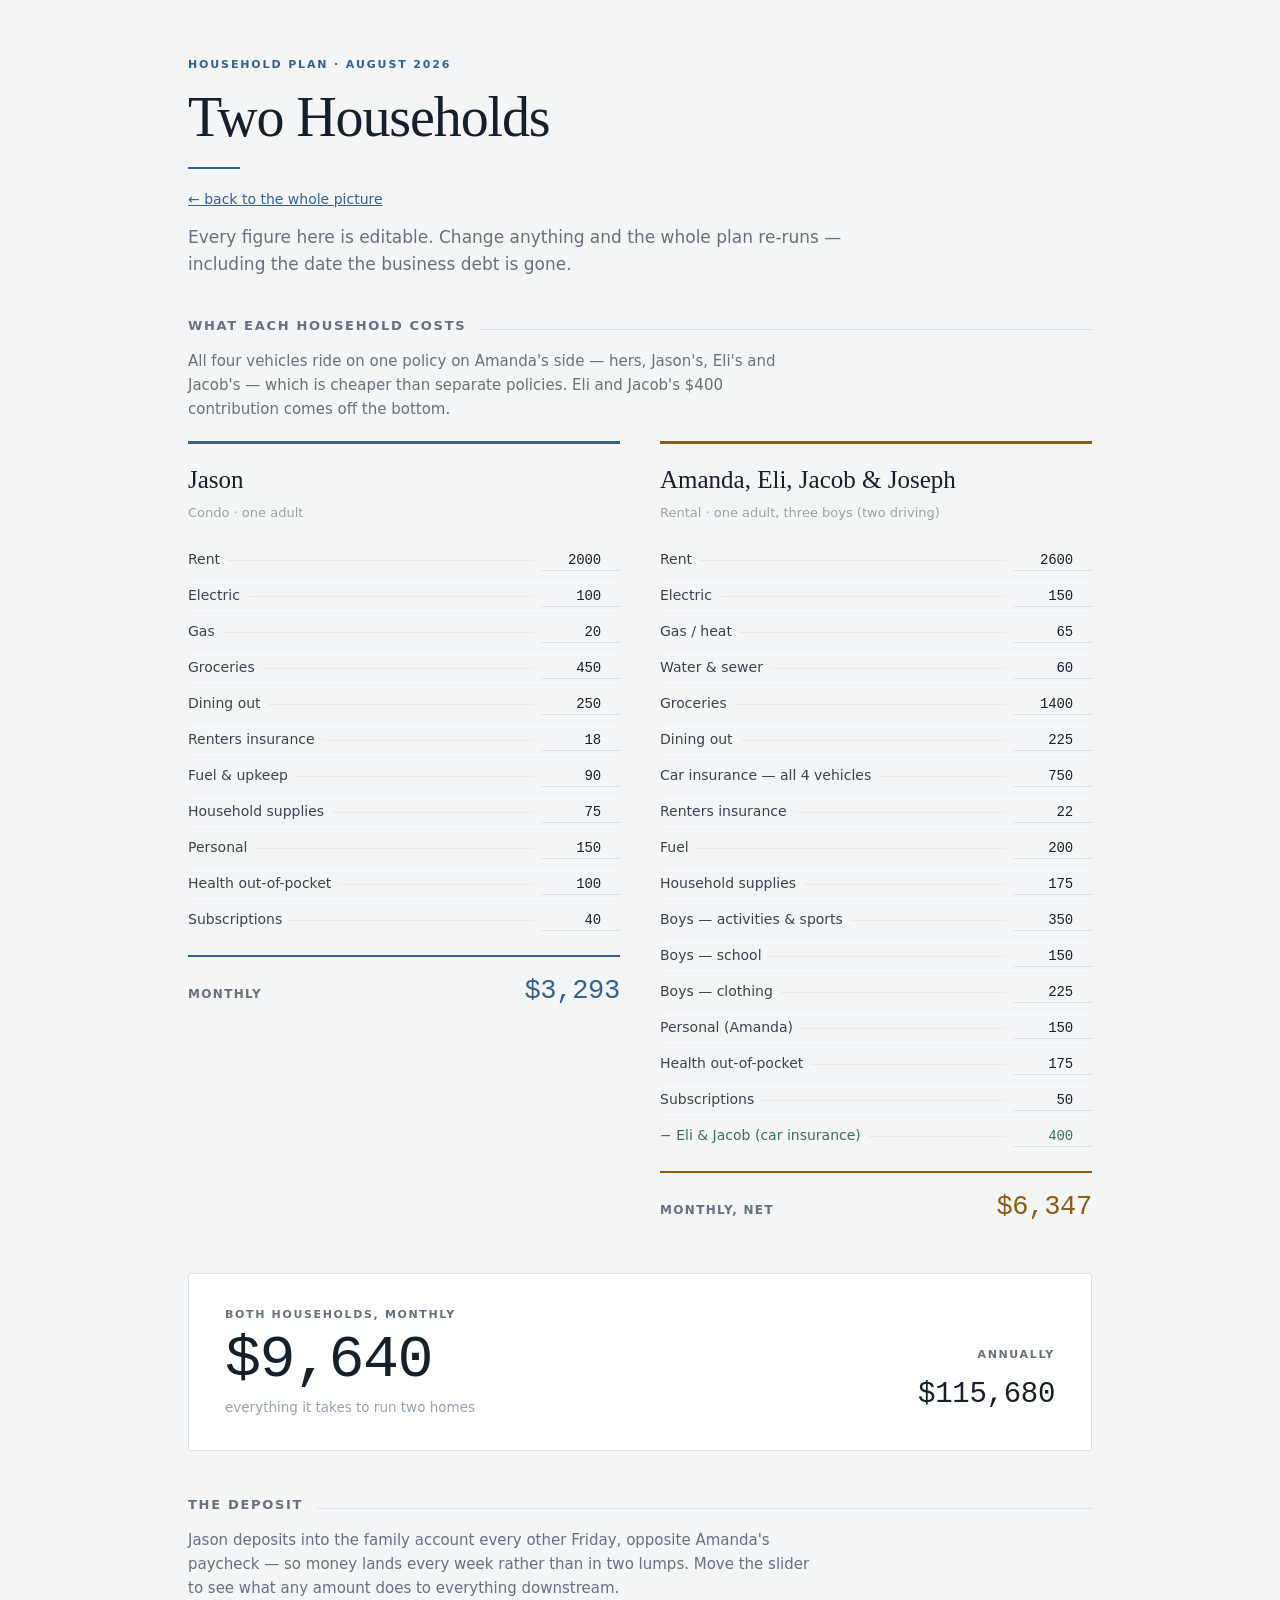
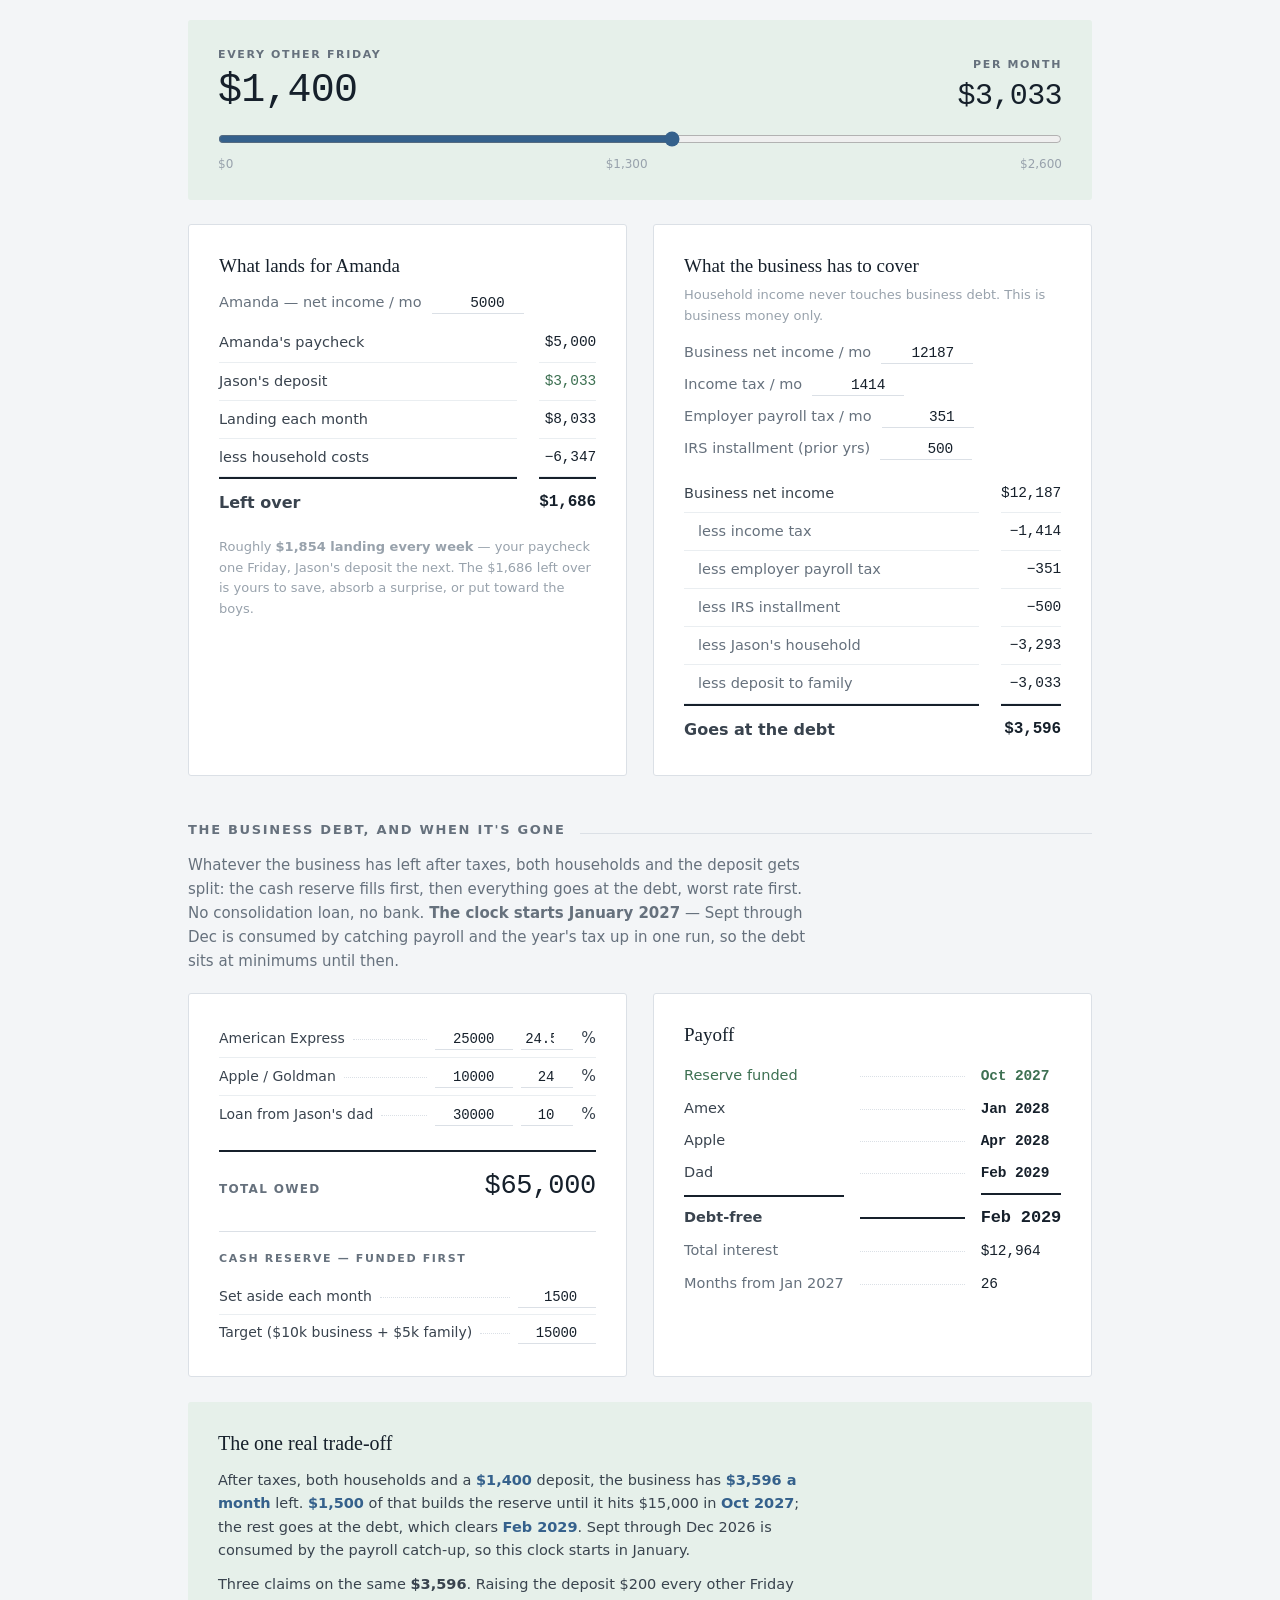
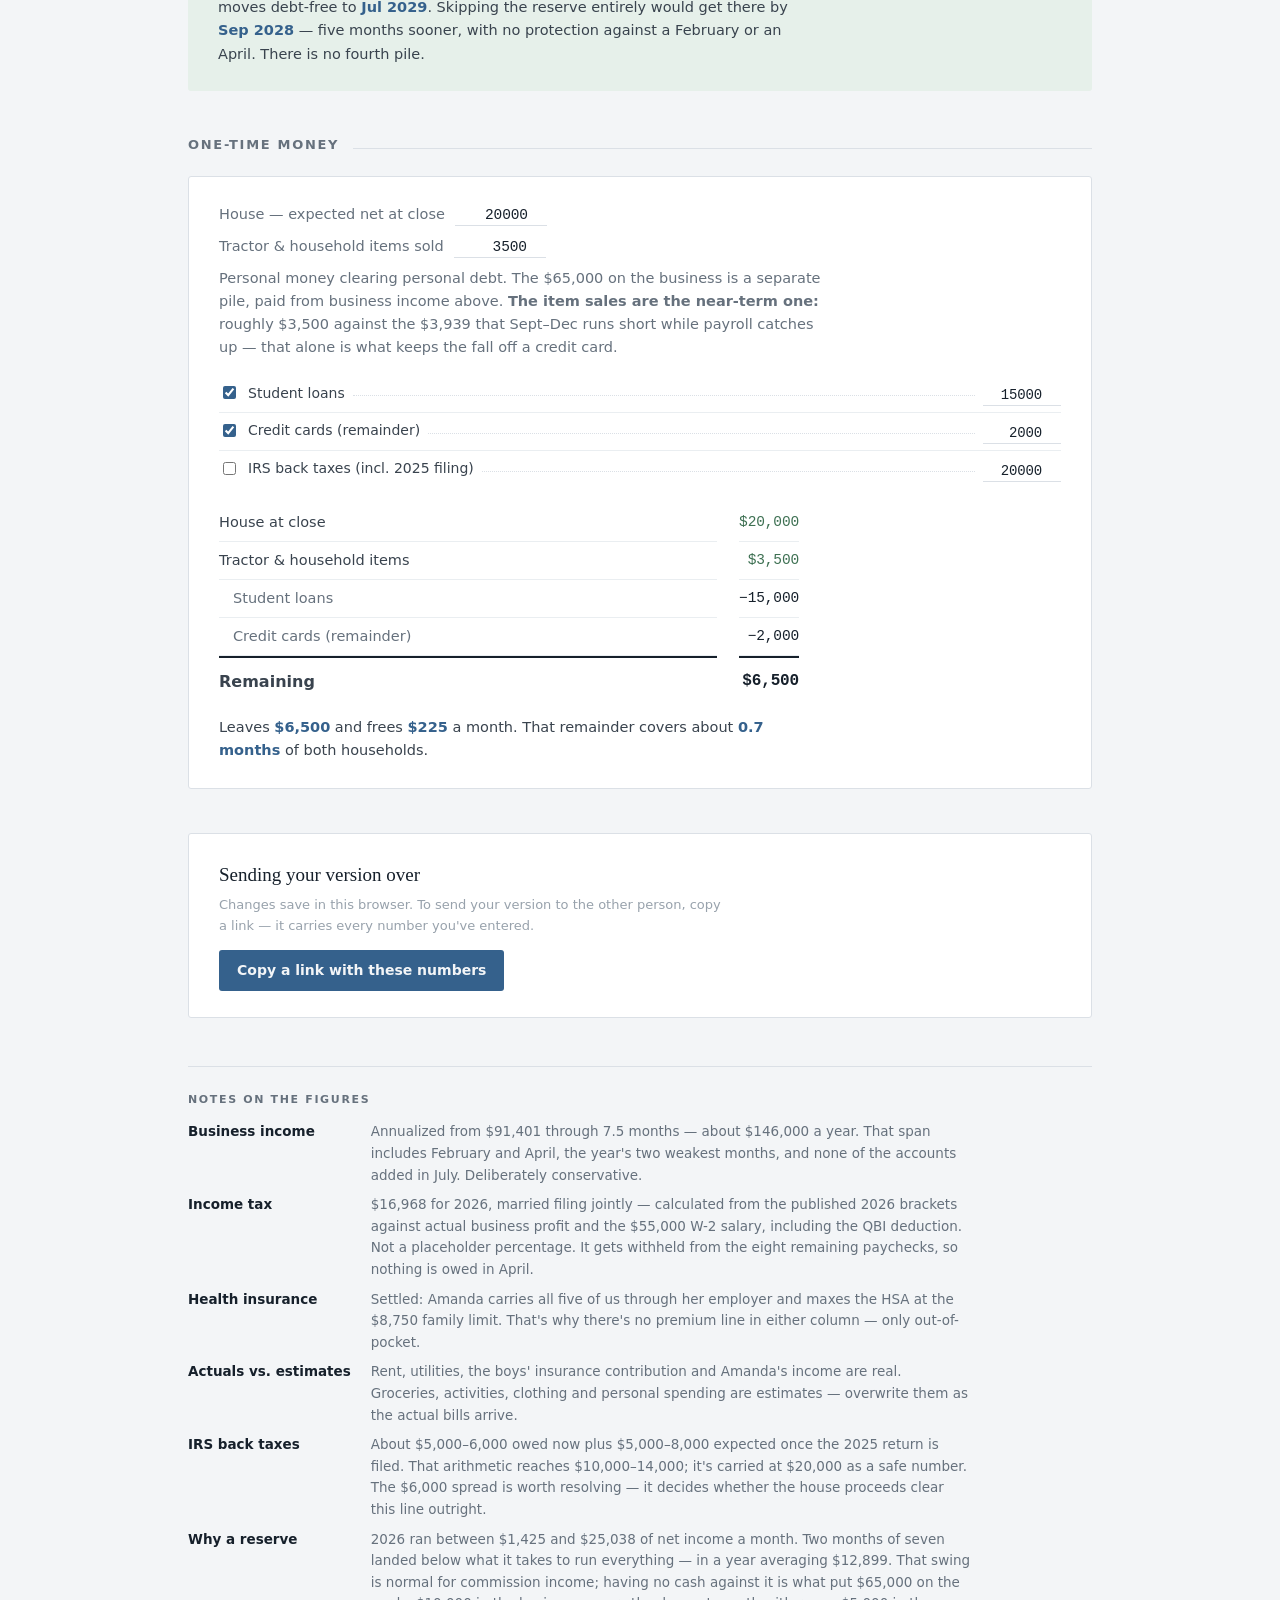
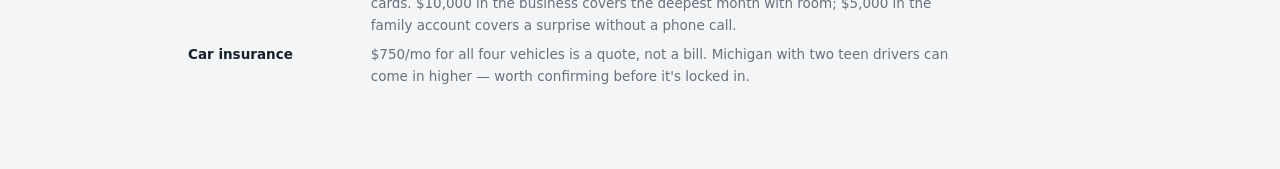
==== budget.html @ afcccba1 "Fix contrast: darken amber and green for light ground" ====
<!doctype html>
<html lang="en">
<head>
<meta charset="utf-8">
<meta name="viewport" content="width=device-width,initial-scale=1">
<meta name="robots" content="noindex,nofollow">
<link rel="icon" href="data:image/svg+xml,<svg xmlns=%22http://www.w3.org/2000/svg%22 viewBox=%220 0 100 100%22><text y=%22.9em%22 font-size=%2290%22>🏡</text></svg>">
<title>Two Households</title>
<style>
:root{
  --paper:#f3f5f7; --card:#ffffff; --ink:#16202b; --ink-body:#39434e; --ink-soft:#66717d; --ink-faint:#98a2ac;
  --rule:#dbe0e6; --hair:#eaeef1; --accent:#35618c; --sage:#3d7052; --sage-pale:#e6f0ea; --field:#eef1f5;
  --jason:#35618c; --jason-pale:#e8eff6; --amanda:#8a5f12; --amanda-pale:#f7efdf; --warn:#ac4f3f}
@media(prefers-color-scheme:dark){:root:not([data-theme="light"]){
  --paper:#11161c; --card:#1a2129; --ink:#e9eef3; --ink-body:#c1cad3; --ink-soft:#8b96a2; --ink-faint:#68737e;
  --rule:#2a333d; --hair:#212932; --accent:#7fb0dc; --sage:#79b48f; --sage-pale:#1a2620; --field:#212a33;
  --jason:#7fb0dc; --jason-pale:#1c2a38; --amanda:#dcaf58; --amanda-pale:#2c2618; --warn:#dd8471}}
:root[data-theme="dark"]{
  --paper:#11161c; --card:#1a2129; --ink:#e9eef3; --ink-body:#c1cad3; --ink-soft:#8b96a2; --ink-faint:#68737e;
  --rule:#2a333d; --hair:#212932; --accent:#7fb0dc; --sage:#79b48f; --sage-pale:#1a2620; --field:#212a33;
  --jason:#7fb0dc; --jason-pale:#1c2a38; --amanda:#dcaf58; --amanda-pale:#2c2618; --warn:#dd8471}
*{box-sizing:border-box}
body{margin:0;background:var(--paper);color:var(--ink-body);font-family:ui-sans-serif,system-ui,-apple-system,"Segoe UI",sans-serif;font-size:15.5px;line-height:1.6}
.serif{font-family:"Iowan Old Style","Palatino Linotype",Palatino,"Book Antiqua",Georgia,serif}
.num{font-family:ui-monospace,SFMono-Regular,"SF Mono",Menlo,monospace;font-variant-numeric:tabular-nums;letter-spacing:-.01em}
.wrap{max-width:960px;margin:0 auto;padding:56px 28px 96px}
.kicker{font-size:11px;letter-spacing:.17em;text-transform:uppercase;color:var(--accent);font-weight:600;margin:0 0 15px}
h1{font-size:clamp(38px,6vw,56px);line-height:1.02;margin:0;color:var(--ink);font-weight:400;letter-spacing:-.02em;text-wrap:balance}
.rule-accent{width:52px;height:2px;background:var(--accent);margin:21px 0 19px}
.lede{font-size:17px;line-height:1.6;color:var(--ink-soft);max-width:62ch;margin:0}
section{margin-bottom:44px}
.sechead{display:flex;align-items:baseline;gap:14px;margin-bottom:20px}
.sechead h2{font-size:13px;letter-spacing:.13em;text-transform:uppercase;color:var(--ink-soft);font-weight:600;margin:0;white-space:nowrap}
.sechead .fill{flex:1;height:1px;background:var(--rule)}
.intro{font-size:15px;color:var(--ink-soft);margin:-8px 0 20px;max-width:66ch}
.houses{display:grid;grid-template-columns:1fr 1fr;gap:40px}
@media(max-width:760px){.houses{grid-template-columns:1fr;gap:34px}}
.house{border-top:3px solid var(--rule);padding-top:16px}
.house.hj{border-top-color:var(--jason)} .house.ha{border-top-color:var(--amanda)}
.house.hj .htotal{border-top-color:var(--jason)} .house.hj .htotal .amt{color:var(--jason)}
.house.ha .htotal{border-top-color:var(--amanda)} .house.ha .htotal .amt{color:var(--amanda)}
.house h3{font-family:"Iowan Old Style",Palatino,Georgia,serif;font-size:25px;font-weight:400;color:var(--ink);margin:0 0 3px}
.house .place{font-size:13px;color:var(--ink-faint);margin:0 0 18px}
.line{display:flex;align-items:baseline;gap:8px;padding:6px 0}
.line+.line{border-top:1px solid var(--hair)}
.line label{font-size:14px;color:var(--ink-body)}
.line .dots{flex:1;border-bottom:1px dotted var(--rule);transform:translateY(-3px);min-width:12px}
input.f{width:78px;text-align:right;font-size:14px;padding:2px 4px;color:var(--ink);background:transparent;border:none;border-bottom:1px solid var(--rule)}
input.f:hover{background:var(--field)}
input.f:focus{outline:none;border-bottom:1.5px solid var(--accent);background:var(--field)}
.ck{width:auto;accent-color:var(--accent)}
.line.credit label,.line.credit input{color:var(--sage)}
.htotal{display:flex;justify-content:space-between;align-items:baseline;margin-top:18px;padding-top:13px;border-top:2px solid var(--ink)}
.htotal .lbl{font-size:12px;letter-spacing:.11em;text-transform:uppercase;color:var(--ink-soft);font-weight:600}
.htotal .amt{font-size:27px;color:var(--ink)}
.combined{background:var(--card);border:1px solid var(--rule);border-radius:3px;padding:32px 36px;display:flex;flex-wrap:wrap;gap:32px;align-items:flex-end;justify-content:space-between}
.big .lbl,.annual .lbl{font-size:11px;letter-spacing:.15em;text-transform:uppercase;color:var(--ink-soft);font-weight:600;margin-bottom:8px}
.big .amt{font-size:clamp(42px,7vw,60px);line-height:.95;color:var(--ink);letter-spacing:-.025em}
.big .sub{font-size:13.5px;color:var(--ink-faint);margin-top:8px}
.annual{text-align:right}.annual .amt{font-size:29px;color:var(--ink)}
.ledger{display:grid;grid-template-columns:1fr auto;gap:0 22px;max-width:580px}
.ledger .l,.ledger .v{font-size:14.5px;padding:7px 0;border-bottom:1px solid var(--hair)}
.ledger .v{text-align:right;color:var(--ink)}
.ledger .l.tot,.ledger .v.tot{border-bottom:none;border-top:2px solid var(--ink);font-weight:600;padding-top:11px;font-size:16px}
.ledger .v.pos{color:var(--sage)}
.ledger .l.sub{color:var(--ink-soft);padding-left:14px}
.inputrow{display:flex;align-items:baseline;gap:10px;margin-bottom:9px;font-size:14.5px}
.inputrow label{color:var(--ink-soft)}
.inputrow input.f{width:92px;font-size:14.5px}
.margin-note{background:var(--sage-pale);border-radius:3px;padding:25px 30px;margin-top:25px}
.margin-note h4{font-family:"Iowan Old Style",Palatino,Georgia,serif;font-size:20px;font-weight:400;color:var(--ink);margin:0 0 10px}
.margin-note p{margin:0 0 11px;font-size:14.5px;color:var(--ink-body);max-width:64ch}
.margin-note p:last-child{margin-bottom:0}
.hl{color:var(--accent);font-weight:600}
.proceeds,.notesbox,.panel{border:1px solid var(--rule);border-radius:3px;padding:26px 30px;background:var(--card)}
.grid2{display:grid;grid-template-columns:1fr 1fr;gap:26px}
@media(max-width:760px){.grid2{grid-template-columns:1fr}}
.dial{background:var(--sage-pale);border-radius:3px;padding:26px 30px;margin-bottom:24px}
.dial .top{display:flex;flex-wrap:wrap;gap:26px;align-items:flex-end;justify-content:space-between}
.dial .lbl{font-size:11px;letter-spacing:.15em;text-transform:uppercase;color:var(--ink-soft);font-weight:600;margin-bottom:7px}
.dial .amt{font-size:40px;line-height:1;color:var(--ink);letter-spacing:-.02em}
.dial .amt small{font-size:.36em;letter-spacing:0;color:var(--ink-soft)}
input[type=range]{width:100%;margin:20px 0 4px;accent-color:var(--accent)}
.scale{display:flex;justify-content:space-between;font-size:12px;color:var(--ink-faint)}
.paywall{display:grid;grid-template-columns:auto 1fr auto;gap:8px 16px;align-items:baseline;font-size:14.5px}
.paywall .n{color:var(--ink);font-weight:600}
.paywall .d{border-bottom:1px dotted var(--rule);transform:translateY(-3px)}
.notesbox h4,.panel h4{font-family:"Iowan Old Style",Palatino,Georgia,serif;font-size:19px;font-weight:400;color:var(--ink);margin:0 0 4px}
.notesbox .hint,.panel .hint{font-size:13px;color:var(--ink-faint);margin:0 0 14px;max-width:62ch}
.pad{min-height:110px;font-size:14.5px;line-height:1.7;color:var(--ink-body);outline:none}
.pad p{margin:0 0 8px}
.pad:empty::before{content:"Type here — saved in this browser.";color:var(--ink-faint)}
button.share{font:inherit;font-size:14px;font-weight:600;color:var(--paper);background:var(--accent);border:none;border-radius:3px;padding:9px 18px;cursor:pointer}
button.share:hover{filter:brightness(1.08)}
button.share:focus-visible{outline:2px solid var(--ink);outline-offset:2px}
.said{font-size:13px;color:var(--sage);margin-left:12px}
.foot{border-top:1px solid var(--rule);padding-top:24px;margin-top:48px}
.foot h4{font-size:11px;letter-spacing:.15em;text-transform:uppercase;color:var(--ink-soft);font-weight:600;margin:0 0 13px}
.foot dl{margin:0;display:grid;grid-template-columns:auto 1fr;gap:8px 20px}
@media(max-width:600px){.foot dl{grid-template-columns:1fr;gap:2px 0}.foot dd{margin-bottom:10px}}
.foot dt{font-size:13.5px;color:var(--ink);font-weight:600;white-space:nowrap}
.foot dd{margin:0;font-size:13.5px;color:var(--ink-soft);max-width:70ch}
a{color:var(--accent)}
@media(prefers-reduced-motion:reduce){*{transition:none!important}}
</style>
</head>
<body>

<div class="wrap">
<div class="masthead">
  <p class="kicker">Household Plan · August 2026</p>
  <h1 class="serif">Two Households</h1>
  <div class="rule-accent"></div>
  <p style="margin:0 0 14px;font-size:14px"><a href="./index.html">← back to the whole picture</a></p>
  <p class="lede">Every figure here is editable. Change anything and the whole plan re-runs — including the date the business debt is gone.</p>
</div>

<section style="margin-top:38px">
  <div class="sechead"><h2>What each household costs</h2><div class="fill"></div></div>
  <p class="intro">All four vehicles ride on one policy on Amanda's side — hers, Jason's, Eli's and Jacob's — which is cheaper than separate policies. Eli and Jacob's $400 contribution comes off the bottom.</p>
  <div class="houses">
    <div class="house hj">
      <h3 class="serif">Jason</h3><p class="place">Condo · one adult</p>
      <div class="line"><label for="j0">Rent</label><span class="dots"></span><input class="num f" id="j0" type="number" value="2000"></div>
<div class="line"><label for="j1">Electric</label><span class="dots"></span><input class="num f" id="j1" type="number" value="100"></div>
<div class="line"><label for="j2">Gas</label><span class="dots"></span><input class="num f" id="j2" type="number" value="20"></div>
<div class="line"><label for="j3">Groceries</label><span class="dots"></span><input class="num f" id="j3" type="number" value="450"></div>
<div class="line"><label for="j4">Dining out</label><span class="dots"></span><input class="num f" id="j4" type="number" value="250"></div>
<div class="line"><label for="j5">Renters insurance</label><span class="dots"></span><input class="num f" id="j5" type="number" value="18"></div>
<div class="line"><label for="j6">Fuel &amp; upkeep</label><span class="dots"></span><input class="num f" id="j6" type="number" value="90"></div>
<div class="line"><label for="j7">Household supplies</label><span class="dots"></span><input class="num f" id="j7" type="number" value="75"></div>
<div class="line"><label for="j8">Personal</label><span class="dots"></span><input class="num f" id="j8" type="number" value="150"></div>
<div class="line"><label for="j9">Health out-of-pocket</label><span class="dots"></span><input class="num f" id="j9" type="number" value="100"></div>
<div class="line"><label for="j10">Subscriptions</label><span class="dots"></span><input class="num f" id="j10" type="number" value="40"></div>
      <div class="htotal"><span class="lbl">Monthly</span><span class="amt num serif" id="jTotal">—</span></div>
    </div>
    <div class="house ha">
      <h3 class="serif">Amanda, Eli, Jacob &amp; Joseph</h3><p class="place">Rental · one adult, three boys (two driving)</p>
      <div class="line"><label for="a0">Rent</label><span class="dots"></span><input class="num f" id="a0" type="number" value="2600"></div>
<div class="line"><label for="a1">Electric</label><span class="dots"></span><input class="num f" id="a1" type="number" value="150"></div>
<div class="line"><label for="a2">Gas / heat</label><span class="dots"></span><input class="num f" id="a2" type="number" value="65"></div>
<div class="line"><label for="a3">Water &amp; sewer</label><span class="dots"></span><input class="num f" id="a3" type="number" value="60"></div>
<div class="line"><label for="a4">Groceries</label><span class="dots"></span><input class="num f" id="a4" type="number" value="1400"></div>
<div class="line"><label for="a5">Dining out</label><span class="dots"></span><input class="num f" id="a5" type="number" value="225"></div>
<div class="line"><label for="a6">Car insurance — all 4 vehicles</label><span class="dots"></span><input class="num f" id="a6" type="number" value="750"></div>
<div class="line"><label for="a7">Renters insurance</label><span class="dots"></span><input class="num f" id="a7" type="number" value="22"></div>
<div class="line"><label for="a8">Fuel</label><span class="dots"></span><input class="num f" id="a8" type="number" value="200"></div>
<div class="line"><label for="a9">Household supplies</label><span class="dots"></span><input class="num f" id="a9" type="number" value="175"></div>
<div class="line"><label for="a10">Boys — activities &amp; sports</label><span class="dots"></span><input class="num f" id="a10" type="number" value="350"></div>
<div class="line"><label for="a11">Boys — school</label><span class="dots"></span><input class="num f" id="a11" type="number" value="150"></div>
<div class="line"><label for="a12">Boys — clothing</label><span class="dots"></span><input class="num f" id="a12" type="number" value="225"></div>
<div class="line"><label for="a13">Personal (Amanda)</label><span class="dots"></span><input class="num f" id="a13" type="number" value="150"></div>
<div class="line"><label for="a14">Health out-of-pocket</label><span class="dots"></span><input class="num f" id="a14" type="number" value="175"></div>
<div class="line"><label for="a15">Subscriptions</label><span class="dots"></span><input class="num f" id="a15" type="number" value="50"></div>
<div class="line credit"><label for="c0">− Eli &amp; Jacob (car insurance)</label><span class="dots"></span><input class="num f" id="c0" type="number" value="400"></div>
      <div class="htotal"><span class="lbl">Monthly, net</span><span class="amt num serif" id="aTotal">—</span></div>
    </div>
  </div>
</section>

<section>
  <div class="combined">
    <div class="big"><div class="lbl">Both households, monthly</div>
      <div class="amt num serif" id="combMo">—</div>
      <div class="sub">everything it takes to run two homes</div></div>
    <div class="annual"><div class="lbl">Annually</div>
      <div class="amt num serif" id="combYr">—</div></div>
  </div>
</section>

<section>
  <div class="sechead"><h2>The deposit</h2><div class="fill"></div></div>
  <p class="intro">Jason deposits into the family account every other Friday, opposite Amanda's paycheck — so money lands every week rather than in two lumps. Move the slider to see what any amount does to everything downstream.</p>
  <div class="dial">
    <div class="top">
      <div><div class="lbl">Every other Friday</div><div class="amt num serif" id="depBi">—</div></div>
      <div style="text-align:right"><div class="lbl">Per month</div><div class="amt num serif" id="depMo" style="font-size:30px">—</div></div>
    </div>
    <input type="range" id="dep" min="0" max="2600" step="25" value="1400">
    <div class="scale"><span>$0</span><span>$1,300</span><span>$2,600</span></div>
  </div>
  <div class="grid2">
    <div class="panel">
      <h4 class="serif">What lands for Amanda</h4>
      <div class="inputrow" style="margin-top:10px"><label for="am">Amanda — net income / mo</label><input class="num f" id="am" type="number" value="5000"></div>
      <div class="ledger" id="amFlow" style="margin-top:10px"></div>
      <p class="hint" style="margin-top:14px" id="amWeek"></p>
    </div>
    <div class="panel">
      <h4 class="serif">What the business has to cover</h4>
      <p class="hint">Household income never touches business debt. This is business money only.</p>
      <div class="inputrow"><label for="biz">Business net income / mo</label><input class="num f" id="biz" type="number" value="12187"></div>
      <div class="inputrow"><label for="tax">Income tax / mo</label><input class="num f" id="tax" type="number" value="1414"></div>
      <div class="inputrow"><label for="ptax">Employer payroll tax / mo</label><input class="num f" id="ptax" type="number" value="351"></div>
      <div class="inputrow"><label for="irs">IRS installment (prior yrs)</label><input class="num f" id="irs" type="number" value="500"></div>
      <div class="ledger" id="bizFlow" style="margin-top:14px"></div>
    </div>
  </div>
</section>

<section>
  <div class="sechead"><h2>The business debt, and when it's gone</h2><div class="fill"></div></div>
  <p class="intro">Whatever the business has left after taxes, both households and the deposit gets split: the cash reserve fills first, then everything goes at the debt, worst rate first. No consolidation loan, no bank. <b>The clock starts January 2027</b> — Sept through Dec is consumed by catching payroll and the year's tax up in one run, so the debt sits at minimums until then.</p>
  <div class="grid2">
    <div class="panel">
      <div class="line"><label for="d0">American Express</label><span class="dots"></span><input class="num f" id="d0" type="number" value="25000"><input class="num f" id="r0" type="number" step="0.1" value="24.5" style="width:52px">%</div>
      <div class="line"><label for="d1">Apple / Goldman</label><span class="dots"></span><input class="num f" id="d1" type="number" value="10000"><input class="num f" id="r1" type="number" step="0.1" value="24" style="width:52px">%</div>
      <div class="line"><label for="d2">Loan from Jason's dad</label><span class="dots"></span><input class="num f" id="d2" type="number" value="30000"><input class="num f" id="r2" type="number" step="0.1" value="10" style="width:52px">%</div>
      <div class="htotal"><span class="lbl">Total owed</span><span class="amt num serif" id="dTot">—</span></div>
      <div style="margin-top:22px;padding-top:18px;border-top:1px solid var(--rule)">
        <div class="lbl" style="font-size:11px;letter-spacing:.15em;text-transform:uppercase;color:var(--ink-soft);font-weight:600;margin-bottom:12px">Cash reserve — funded first</div>
        <div class="line"><label for="rsv">Set aside each month</label><span class="dots"></span><input class="num f" id="rsv" type="number" value="1500"></div>
        <div class="line"><label for="rsvT">Target ($10k business + $5k family)</label><span class="dots"></span><input class="num f" id="rsvT" type="number" value="15000"></div>
      </div>
    </div>
    <div class="panel">
      <h4 class="serif">Payoff</h4>
      <div class="paywall" id="payoff" style="margin-top:14px"></div>
    </div>
  </div>
  <div class="margin-note">
    <h4 class="serif" id="mTitle">The one real trade-off</h4>
    <p id="mBody"></p>
    <p id="mTrade"></p>
  </div>
</section>

<section>
  <div class="sechead"><h2>One-time money</h2><div class="fill"></div></div>
  <div class="proceeds">
    <div class="inputrow"><label for="eq">House — expected net at close</label><input class="num f" id="eq" type="number" value="20000"></div>
    <div class="inputrow"><label for="eq2">Tractor &amp; household items sold</label><input class="num f" id="eq2" type="number" value="3500"></div>
    <p style="margin:6px 0 16px;font-size:14.5px;color:var(--ink-soft);max-width:66ch">Personal money clearing personal debt. The $65,000 on the business is a separate pile, paid from business income above. <b>The item sales are the near-term one:</b> roughly $3,500 against the $3,939 that Sept–Dec runs short while payroll catches up — that alone is what keeps the fall off a credit card.</p>
    <div class="line"><label for="da0" style="display:flex;align-items:center;gap:9px;cursor:pointer"><input type="checkbox" class="ck" id="dk0" checked><span>Student loans</span></label><span class="dots"></span><input class="num f" id="da0" type="number" value="15000"></div>
<div class="line"><label for="da1" style="display:flex;align-items:center;gap:9px;cursor:pointer"><input type="checkbox" class="ck" id="dk1" checked><span>Credit cards (remainder)</span></label><span class="dots"></span><input class="num f" id="da1" type="number" value="2000"></div>
<div class="line"><label for="da2" style="display:flex;align-items:center;gap:9px;cursor:pointer"><input type="checkbox" class="ck" id="dk2"><span>IRS back taxes (incl. 2025 filing)</span></label><span class="dots"></span><input class="num f" id="da2" type="number" value="20000"></div>
    <div class="ledger" id="eqFlow" style="margin-top:16px"></div>
    <p style="margin:14px 0 0;font-size:14.5px;color:var(--ink-body);max-width:64ch" id="eqNote"></p>
  </div>
</section>

<section>
  <div class="panel" style="margin-top:22px">
    <h4 class="serif">Sending your version over</h4>
    <p class="hint">Changes save in this browser. To send your version to the other person, copy a link — it carries every number you've entered.</p>
    <button class="share" id="shareBtn" type="button">Copy a link with these numbers</button>
    <span class="said" id="said"></span>
  </div>
</section>

<div class="foot">
  <h4>Notes on the figures</h4>
  <dl>
    <dt>Business income</dt><dd>Annualized from $91,401 through 7.5 months — about $146,000 a year. That span includes February and April, the year's two weakest months, and none of the accounts added in July. Deliberately conservative.</dd>
    <dt>Income tax</dt><dd>$16,968 for 2026, married filing jointly — calculated from the published 2026 brackets against actual business profit and the $55,000 W-2 salary, including the QBI deduction. Not a placeholder percentage. It gets withheld from the eight remaining paychecks, so nothing is owed in April.</dd>
    <dt>Health insurance</dt><dd>Settled: Amanda carries all five of us through her employer and maxes the HSA at the $8,750 family limit. That's why there's no premium line in either column — only out-of-pocket.</dd>
    <dt>Actuals vs. estimates</dt><dd>Rent, utilities, the boys' insurance contribution and Amanda's income are real. Groceries, activities, clothing and personal spending are estimates — overwrite them as the actual bills arrive.</dd>
    <dt>IRS back taxes</dt><dd>About $5,000–6,000 owed now plus $5,000–8,000 expected once the 2025 return is filed. That arithmetic reaches $10,000–14,000; it's carried at $20,000 as a safe number. The $6,000 spread is worth resolving — it decides whether the house proceeds clear this line outright.</dd>
    <dt>Why a reserve</dt><dd>2026 ran between $1,425 and $25,038 of net income a month. Two months of seven landed below what it takes to run everything — in a year averaging $12,899. That swing is normal for commission income; having no cash against it is what put $65,000 on the cards. $10,000 in the business covers the deepest month with room; $5,000 in the family account covers a surprise without a phone call.</dd>
    <dt>Car insurance</dt><dd>$750/mo for all four vehicles is a quote, not a bill. Michigan with two teen drivers can come in higher — worth confirming before it's locked in.</dd>
  </dl>
</div>
</div>

<script>
const money=n=>(n<0?"−":"")+"$"+Math.abs(Math.round(n)).toLocaleString();
const val=id=>parseFloat((document.getElementById(id)||{}).value)||0;
const set=(id,t)=>{const e=document.getElementById(id);if(e)e.textContent=t};
const PMT=[165,60,500];
const MON=["Jan","Feb","Mar","Apr","May","Jun","Jul","Aug","Sep","Oct","Nov","Dec"];
// real paydown starts Jan 2027 -- Sept-Dec 2026 is consumed by payroll catch-up
function mlabel(m){const t=m-1;return MON[t%12]+" "+(2027+Math.floor(t/12));}

function avalanche(monthly,resRate,resTarget){
  resRate=resRate||0; resTarget=resTarget||0;
  const d=[0,1,2].map(i=>({b:val("d"+i),r:val("r"+i)/100,n:i}));
  const tot=d.reduce((s,x)=>s+x.b,0);
  if(tot<=0) return {months:0,interest:0,gone:{},done:true,resFull:resTarget>0?Math.ceil(resTarget/Math.max(resRate,1)):null};
  const minRate=d.reduce((s,x)=>s+x.b*x.r/12,0);
  if(monthly-resRate<=minRate&&resTarget>0){} // reserve phase may dip below interest; handled below
  if(monthly<=minRate) return {months:null,interest:null,gone:{},done:false,minNeeded:minRate};
  let interest=0,gone={},res=0,resFull=null;
  for(let m=1;m<=600;m++){
    const put=Math.min(resRate,Math.max(resTarget-res,0)); res+=put;
    if(res>=resTarget&&resFull===null&&resTarget>0) resFull=m;
    d.forEach(x=>{if(x.b>0){const i=x.b*x.r/12;x.b+=i;interest+=i;}});
    let pay=monthly-put;
    d.slice().sort((a,b)=>b.r-a.r).forEach(x=>{
      if(x.b<=0||pay<=0)return;
      const p=Math.min(pay,x.b);x.b-=p;pay-=p;
      if(x.b<=0.005&&gone[x.n]===undefined)gone[x.n]=m;
    });
    if(d.every(x=>x.b<=0.005)) return {months:m,interest:interest,gone:gone,done:true,resFull:resFull};
  }
  return {months:null,interest:null,gone:{},done:false,resFull:resFull};
}

function calc(){
  let jT=0; for(let i=0;i<11;i++) jT+=val("j"+i);
  let aG=0; for(let i=0;i<16;i++) aG+=val("a"+i);
  const aT=aG-val("c0"), need=jT+aT;
  set("jTotal",money(jT)); set("aTotal",money(aT));
  set("combMo",money(need)); set("combYr",money(need*12));

  const depBi=val("dep"), depMo=depBi*26/12;
  set("depBi",money(depBi)); set("depMo",money(depMo));

  // Amanda's side
  const am=val("am"), lands=am+depMo, left=lands-aT;
  document.getElementById("amFlow").innerHTML=
    '<div class="l">Amanda\'s paycheck</div><div class="v num">'+money(am)+'</div>'+
    '<div class="l">Jason\'s deposit</div><div class="v num pos">'+money(depMo)+'</div>'+
    '<div class="l">Landing each month</div><div class="v num">'+money(lands)+'</div>'+
    '<div class="l">less household costs</div><div class="v num">−'+money(aT).slice(1)+'</div>'+
    '<div class="l tot">'+(left<0?"Short each month":"Left over")+'</div><div class="v num tot">'+money(left)+'</div>';
  const wk=(am+depMo)*12/52;
  document.getElementById("amWeek").innerHTML= left<0
    ? 'At this deposit the household comes up <b>'+money(-left)+'</b> short each month. Raise the deposit, or trim a line above.'
    : 'Roughly <b>'+money(wk)+' landing every week</b> — your paycheck one Friday, Jason\'s deposit the next. The '+money(left)+' left over is yours to save, absorb a surprise, or put toward the boys.';

  // Business side
  const biz=val("biz"),tax=val("tax"),ptax=val("ptax"),irs=val("irs");
  const surplus=biz-tax-ptax-irs-jT-depMo;
  document.getElementById("bizFlow").innerHTML=
    '<div class="l">Business net income</div><div class="v num">'+money(biz)+'</div>'+
    '<div class="l sub">less income tax</div><div class="v num">−'+money(tax).slice(1)+'</div>'+
    '<div class="l sub">less employer payroll tax</div><div class="v num">−'+money(ptax).slice(1)+'</div>'+
    '<div class="l sub">less IRS installment</div><div class="v num">−'+money(irs).slice(1)+'</div>'+
    '<div class="l sub">less Jason\'s household</div><div class="v num">−'+money(jT).slice(1)+'</div>'+
    '<div class="l sub">less deposit to family</div><div class="v num">−'+money(depMo).slice(1)+'</div>'+
    '<div class="l tot">'+(surplus<0?"Short":"Goes at the debt")+'</div><div class="v num tot">'+money(surplus)+'</div>';

  // Debt
  const dTot=val("d0")+val("d1")+val("d2");
  set("dTot",money(dTot));
  const rsv=val("rsv"), rsvT=val("rsvT");
  const res=avalanche(surplus,rsv,rsvT);
  const names=["Amex","Apple","Dad"];
  const box=document.getElementById("payoff");
  if(res.done&&res.months===0){
    box.innerHTML='<div class="n" style="grid-column:1/-1">Nothing owed.</div>';
  }else if(!res.done){
    box.innerHTML='<div class="n" style="grid-column:1/-1">'+money(surplus)+' a month doesn\'t cover the interest, so the balance grows. It needs at least <b>'+money(res.minNeeded||0)+'</b> a month just to hold steady.</div>';
  }else{
    let h='';
    if(res.resFull) h+='<div style="color:var(--sage)">Reserve funded</div><div class="d"></div><div class="n num" style="color:var(--sage)">'+mlabel(res.resFull)+'</div>';
    [0,1,2].forEach(i=>{ if(res.gone[i]!==undefined&&val("d"+i)>0)
      h+='<div>'+names[i]+'</div><div class="d"></div><div class="n num">'+mlabel(res.gone[i])+'</div>'; });
    h+='<div style="border-top:2px solid var(--ink);padding-top:9px;font-weight:600">Debt-free</div>'+
       '<div class="d" style="border-top:2px solid var(--ink);border-bottom:none"></div>'+
       '<div class="n num" style="border-top:2px solid var(--ink);padding-top:9px;font-size:17px">'+mlabel(res.months)+'</div>'+
       '<div style="color:var(--ink-soft)">Total interest</div><div class="d"></div><div class="n num" style="font-weight:400">'+money(res.interest)+'</div>'+
       '<div style="color:var(--ink-soft)">Months from Jan 2027</div><div class="d"></div><div class="n num" style="font-weight:400">'+res.months+'</div>';
    box.innerHTML=h;
  }

  const b=document.getElementById("mBody"),t=document.getElementById("mTrade");
  if(res.done&&res.months>0){
    b.innerHTML='After taxes, both households and a <span class="hl">'+money(depBi)+'</span> deposit, the business has <span class="hl">'+money(surplus)+' a month</span> left. '+(rsv>0?'<span class="hl">'+money(rsv)+'</span> of that builds the reserve until it hits '+money(rsvT)+(res.resFull?' in <span class="hl">'+mlabel(res.resFull)+'</span>':'')+'; the rest goes at the debt, which clears <span class="hl">'+mlabel(res.months)+'</span>.':'All of it goes at the debt, which clears <span class="hl">'+mlabel(res.months)+'</span>.')+' Sept through Dec 2026 is consumed by the payroll catch-up, so this clock starts in January.';
    const altD=avalanche(surplus-200*26/12,rsv,rsvT), altR=avalanche(surplus,0,0);
    t.innerHTML= 'Three claims on the same <b>'+money(surplus)+'</b>. '+
      (altD.done&&altD.months?'Raising the deposit $200 every other Friday moves debt-free to <span class="hl">'+mlabel(altD.months)+'</span>. ':'')+
      (rsv>0&&altR.done&&altR.months?'Skipping the reserve entirely would get there by <span class="hl">'+mlabel(altR.months)+'</span> — five months sooner, with no protection against a February or an April. ':'')+
      'There is no fourth pile.';
  }else if(surplus<0){
    b.innerHTML='At a <span class="hl">'+money(depBi)+'</span> deposit the business runs <span class="hl">'+money(-surplus)+' a month</span> short before a dollar reaches the debt.';
    t.textContent='Lower the deposit, trim a household line, or the growth still coming onto the books has to cover it.';
  }else{
    b.innerHTML='At a <span class="hl">'+money(depBi)+'</span> deposit only <span class="hl">'+money(surplus)+' a month</span> reaches the debt — less than the interest, so the balance grows.';
    t.textContent='The deposit and the debt are the same money. This deposit is above what the business can carry.';
  }

  // Proceeds
  const eq=val("eq")+val("eq2"); let used=0,freed=0,rows="";
  for(let i=0;i<3;i++){
    if(document.getElementById("dk"+i).checked){
      const a=val("da"+i); used+=a; freed+=PMT[i];
      rows+='<div class="l sub">'+document.querySelector('label[for="da'+i+'"] span').textContent+'</div><div class="v num">−'+money(a).slice(1)+'</div>';
    }
  }
  const rem=eq-used;
  document.getElementById("eqFlow").innerHTML=
    '<div class="l">House at close</div><div class="v num pos">'+money(val("eq"))+'</div>'+
    '<div class="l">Tractor &amp; household items</div><div class="v num pos">'+money(val("eq2"))+'</div>'+rows+
    '<div class="l tot">Remaining</div><div class="v num tot">'+money(rem)+'</div>';
  document.getElementById("eqNote").innerHTML= rem<0
    ? 'Payoffs exceed the proceeds by <span class="hl">'+money(-rem)+'</span> — untick one, or cover the difference from monthly margin.'
    : 'Leaves <span class="hl">'+money(rem)+'</span> and frees <span class="hl">'+money(freed)+'</span> a month. That remainder covers about <span class="hl">'+(need>0?(rem/need).toFixed(1):"0")+' months</span> of both households.';
}

// ---- state: this browser, plus a shareable link ----
const KEY="two-households";
const snap=()=>{const o={};document.querySelectorAll("input").forEach(i=>{o[i.id]=i.type==="checkbox"?i.checked:i.value}); return o;};
const apply=o=>{Object.keys(o).forEach(k=>{
  const el=document.getElementById(k);if(!el)return;
  if(el.type==="checkbox")el.checked=o[k];else el.value=o[k];});};
const enc=s=>btoa(String.fromCharCode.apply(null,new TextEncoder().encode(s)));
const dec=s=>new TextDecoder().decode(Uint8Array.from(atob(s),c=>c.charCodeAt(0)));
function persist(){try{localStorage.setItem(KEY,JSON.stringify(snap()))}catch(e){}}
function restore(){
  if(location.hash.length>1){
    try{apply(JSON.parse(dec(decodeURIComponent(location.hash.slice(1)))));return;}catch(e){}
  }
  try{const o=JSON.parse(localStorage.getItem(KEY)||"null");if(o)apply(o);}catch(e){}
}
document.addEventListener("input",()=>{calc();persist()});
document.addEventListener("change",()=>{calc();persist()});
document.getElementById("shareBtn").addEventListener("click",function(){
  const url=location.origin+location.pathname+"#"+encodeURIComponent(enc(JSON.stringify(snap())));
  const done=ok=>{document.getElementById("said").textContent=ok?"Copied — paste it into a text.":"Couldn't copy. Link is in the address bar.";
    setTimeout(()=>{document.getElementById("said").textContent=""},4000);};
  if(navigator.clipboard&&navigator.clipboard.writeText){
    navigator.clipboard.writeText(url).then(()=>done(true),()=>{history.replaceState(null,"",url);done(false)});
  }else{history.replaceState(null,"",url);done(false);}
});
restore();calc();
</script></body>
</html>
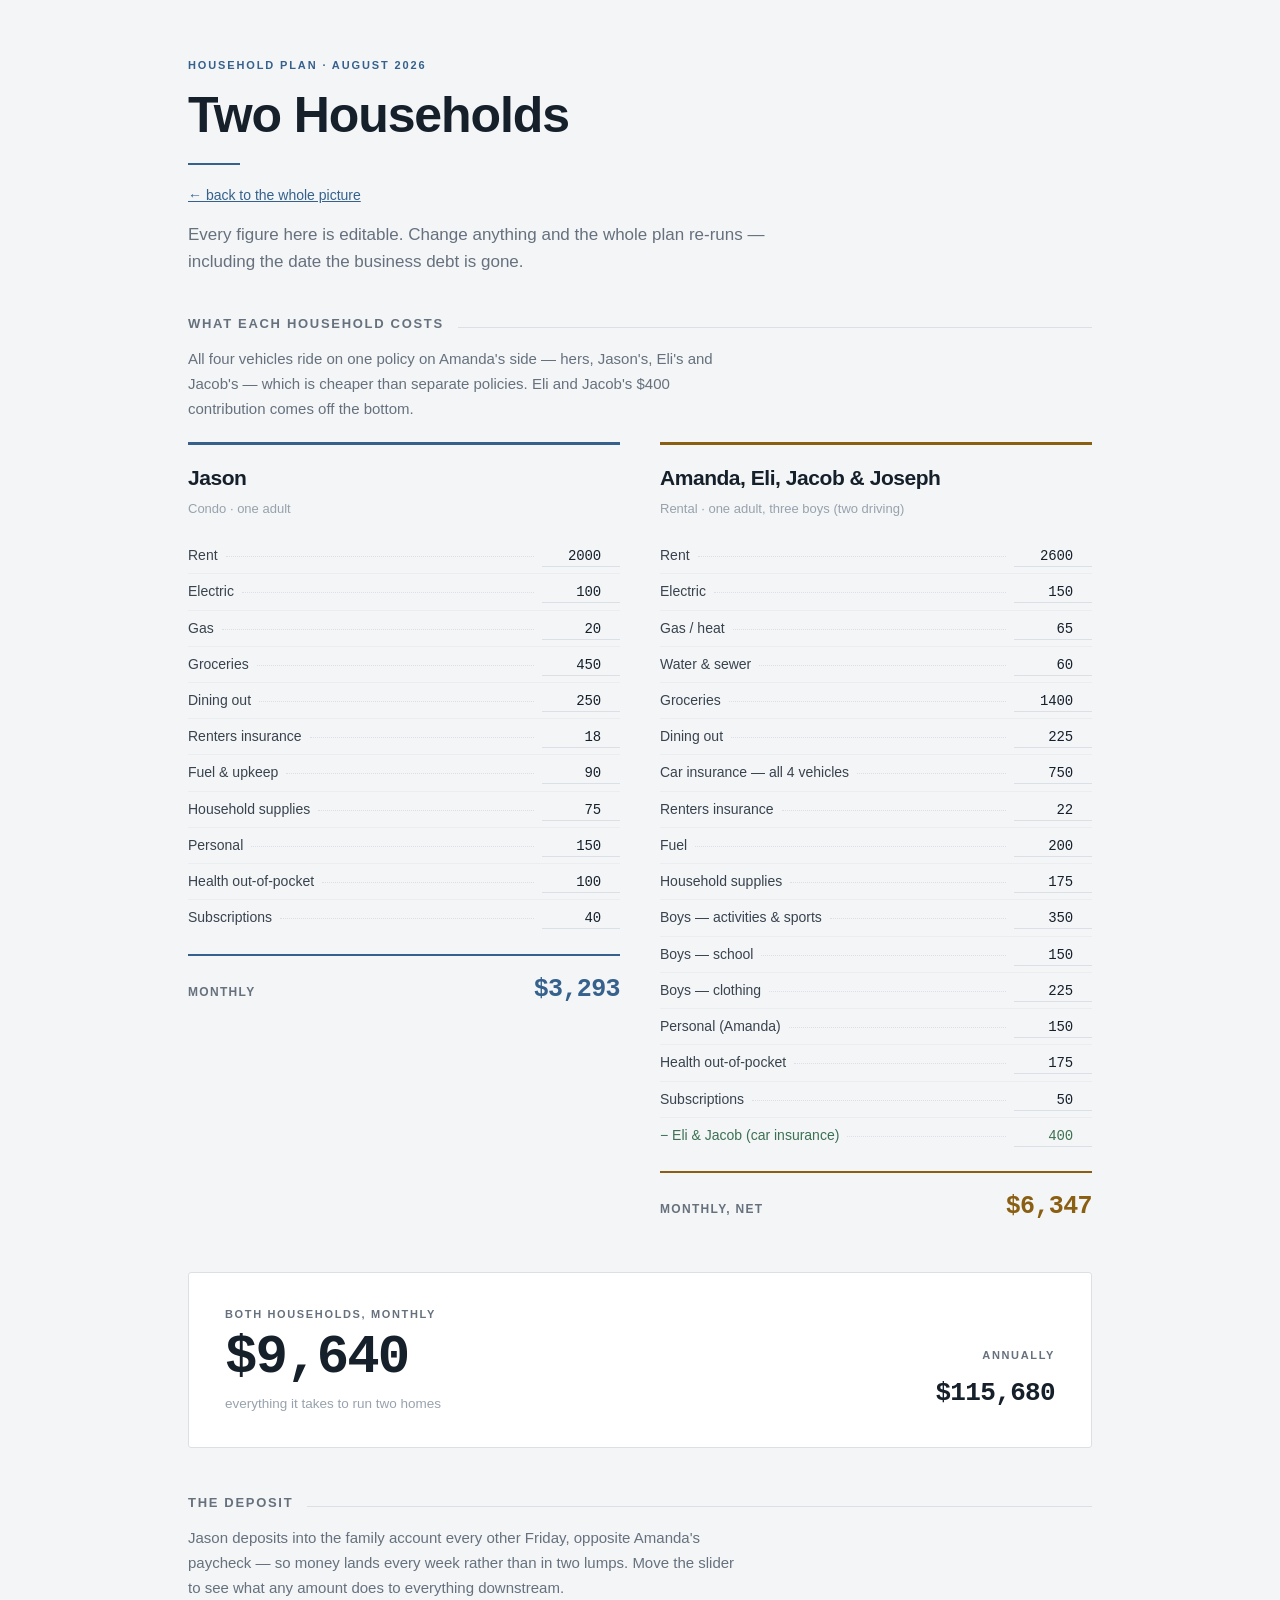
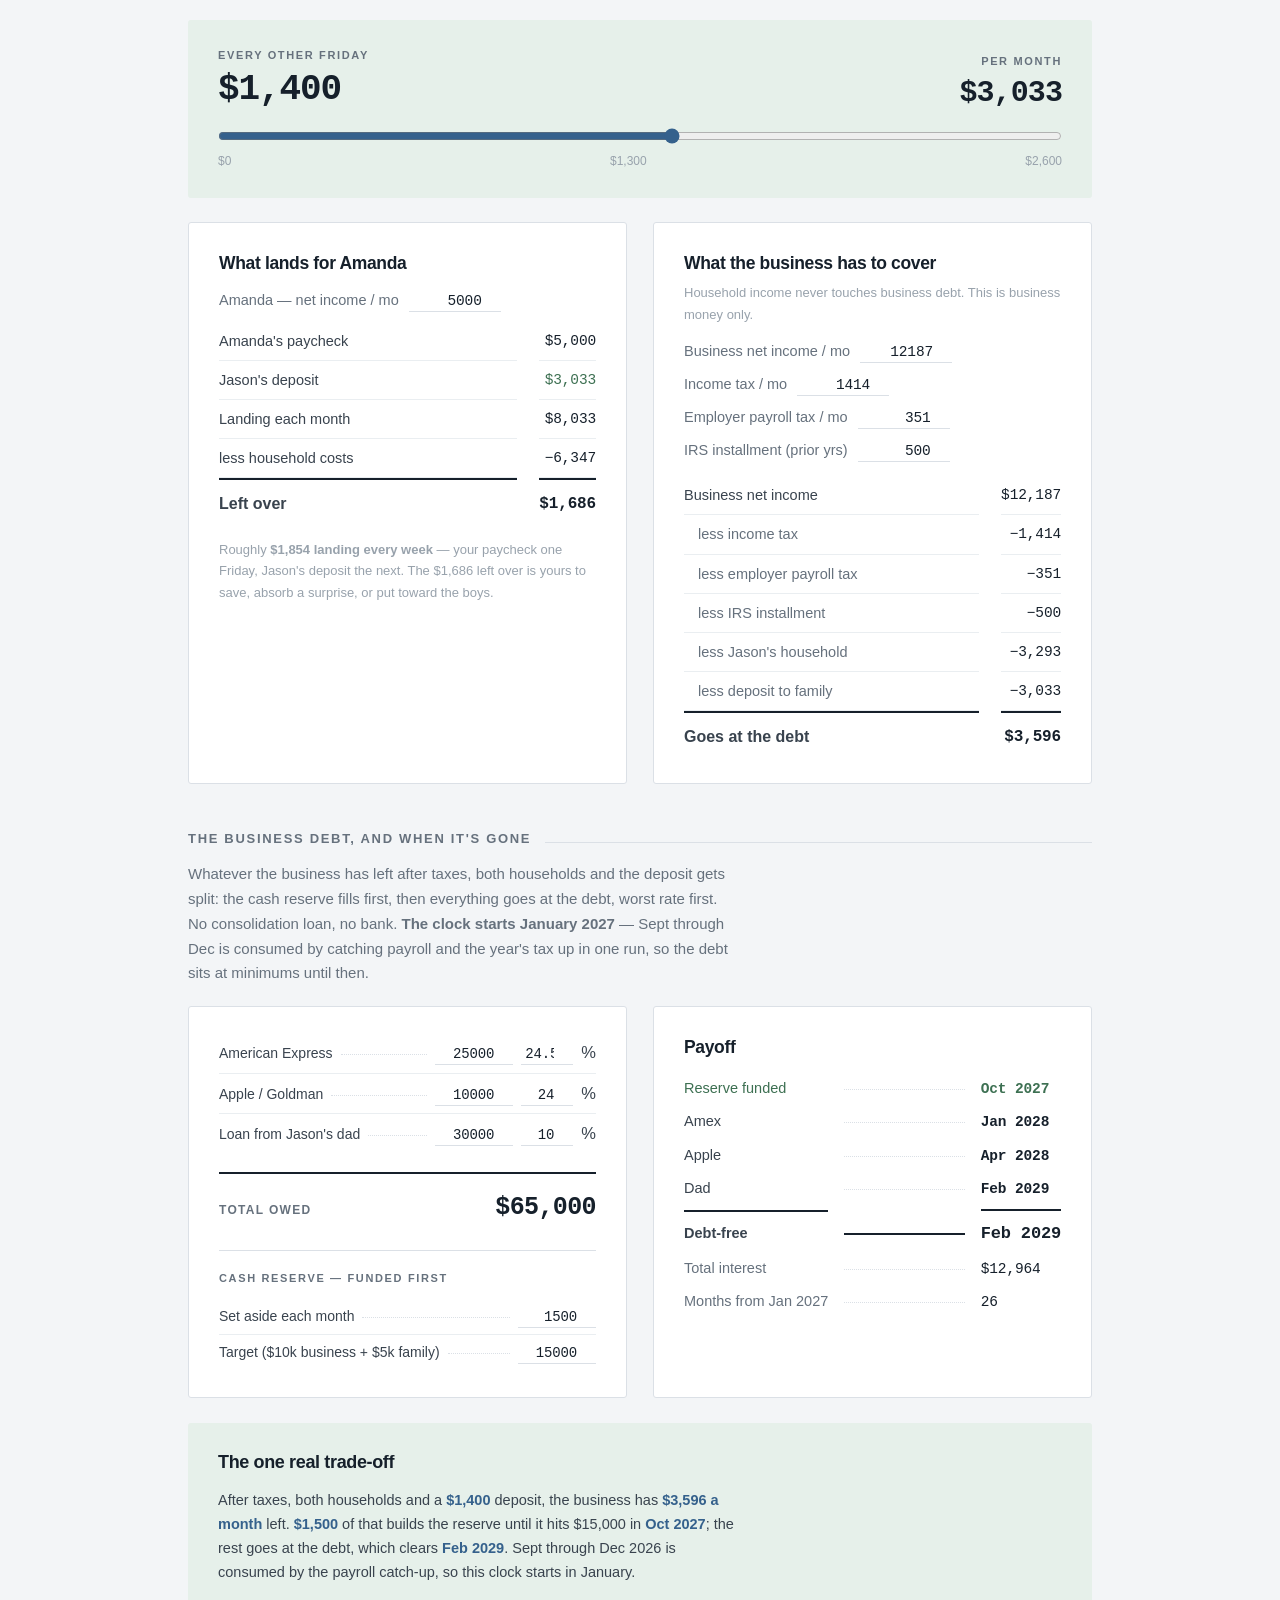
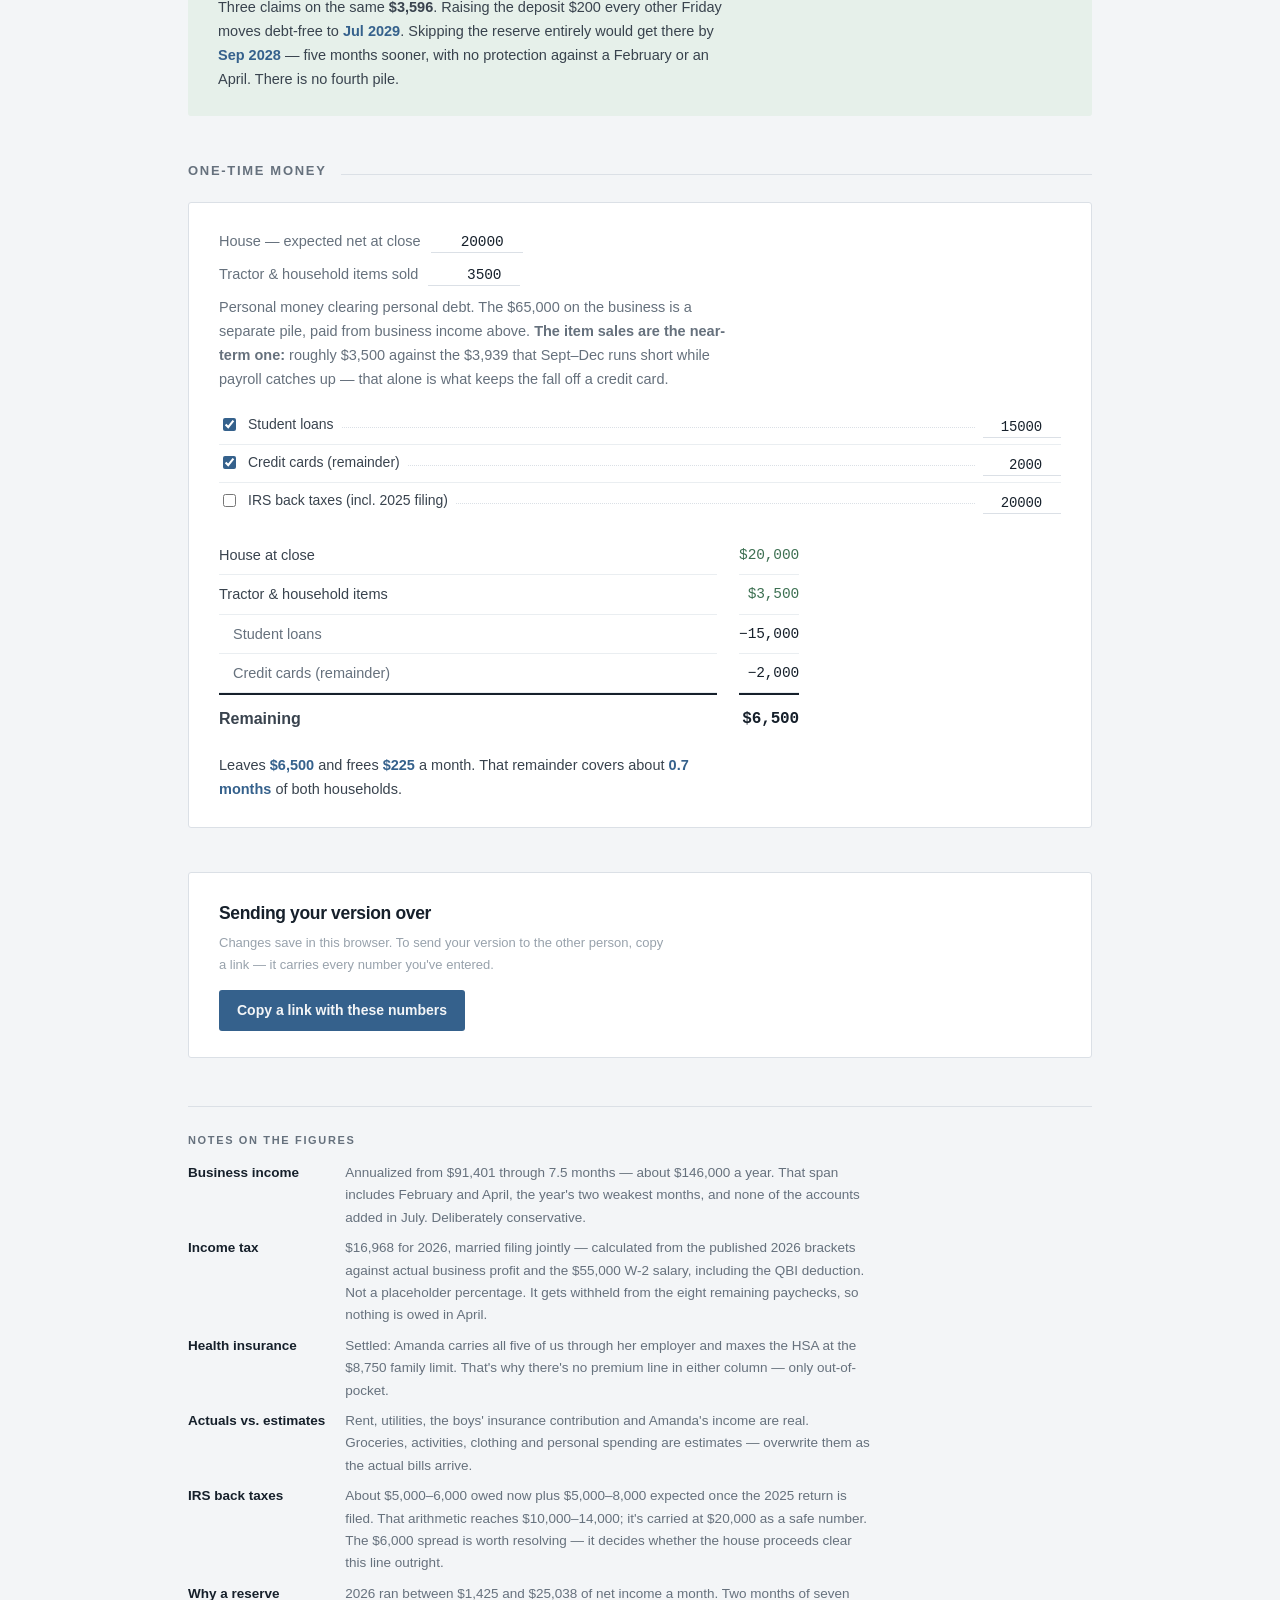
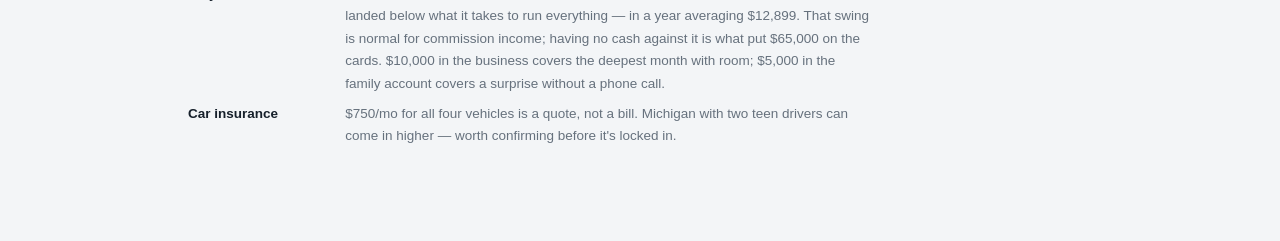
==== commit 898b7cde: "All-sans typography; add volatility, debt-curve and allocation charts" ====
--- a/budget.html
+++ b/budget.html
@@ -20,12 +20,12 @@
   --rule:#2a333d; --hair:#212932; --accent:#7fb0dc; --sage:#79b48f; --sage-pale:#1a2620; --field:#212a33;
   --jason:#7fb0dc; --jason-pale:#1c2a38; --amanda:#dcaf58; --amanda-pale:#2c2618; --warn:#dd8471}
 *{box-sizing:border-box}
-body{margin:0;background:var(--paper);color:var(--ink-body);font-family:ui-sans-serif,system-ui,-apple-system,"Segoe UI",sans-serif;font-size:15.5px;line-height:1.6}
-.serif{font-family:"Iowan Old Style","Palatino Linotype",Palatino,"Book Antiqua",Georgia,serif}
+body{margin:0;background:var(--paper);color:var(--ink-body);font-family:-apple-system,BlinkMacSystemFont,"Segoe UI Variable Text","Segoe UI",Roboto,"Helvetica Neue",Arial,sans-serif;font-size:16.5px;line-height:1.66;-webkit-font-smoothing:antialiased}
+.disp{font-weight:700;letter-spacing:-.022em}
 .num{font-family:ui-monospace,SFMono-Regular,"SF Mono",Menlo,monospace;font-variant-numeric:tabular-nums;letter-spacing:-.01em}
 .wrap{max-width:960px;margin:0 auto;padding:56px 28px 96px}
 .kicker{font-size:11px;letter-spacing:.17em;text-transform:uppercase;color:var(--accent);font-weight:600;margin:0 0 15px}
-h1{font-size:clamp(38px,6vw,56px);line-height:1.02;margin:0;color:var(--ink);font-weight:400;letter-spacing:-.02em;text-wrap:balance}
+h1{font-size:clamp(34px,5.6vw,50px);line-height:1.05;margin:0;color:var(--ink);font-weight:700;letter-spacing:-.032em;text-wrap:balance}
 .rule-accent{width:52px;height:2px;background:var(--accent);margin:21px 0 19px}
 .lede{font-size:17px;line-height:1.6;color:var(--ink-soft);max-width:62ch;margin:0}
 section{margin-bottom:44px}
@@ -39,7 +39,7 @@
 .house.hj{border-top-color:var(--jason)} .house.ha{border-top-color:var(--amanda)}
 .house.hj .htotal{border-top-color:var(--jason)} .house.hj .htotal .amt{color:var(--jason)}
 .house.ha .htotal{border-top-color:var(--amanda)} .house.ha .htotal .amt{color:var(--amanda)}
-.house h3{font-family:"Iowan Old Style",Palatino,Georgia,serif;font-size:25px;font-weight:400;color:var(--ink);margin:0 0 3px}
+.house h3{font-size:21px;font-weight:700;letter-spacing:-.022em;color:var(--ink);margin:0 0 3px}
 .house .place{font-size:13px;color:var(--ink-faint);margin:0 0 18px}
 .line{display:flex;align-items:baseline;gap:8px;padding:6px 0}
 .line+.line{border-top:1px solid var(--hair)}
@@ -52,12 +52,12 @@
 .line.credit label,.line.credit input{color:var(--sage)}
 .htotal{display:flex;justify-content:space-between;align-items:baseline;margin-top:18px;padding-top:13px;border-top:2px solid var(--ink)}
 .htotal .lbl{font-size:12px;letter-spacing:.11em;text-transform:uppercase;color:var(--ink-soft);font-weight:600}
-.htotal .amt{font-size:27px;color:var(--ink)}
+.htotal .amt{font-size:25px;font-weight:700;letter-spacing:-.025em;color:var(--ink)}
 .combined{background:var(--card);border:1px solid var(--rule);border-radius:3px;padding:32px 36px;display:flex;flex-wrap:wrap;gap:32px;align-items:flex-end;justify-content:space-between}
 .big .lbl,.annual .lbl{font-size:11px;letter-spacing:.15em;text-transform:uppercase;color:var(--ink-soft);font-weight:600;margin-bottom:8px}
-.big .amt{font-size:clamp(42px,7vw,60px);line-height:.95;color:var(--ink);letter-spacing:-.025em}
+.big .amt{font-size:clamp(38px,6.4vw,54px);font-weight:700;line-height:1;color:var(--ink);letter-spacing:-.034em}
 .big .sub{font-size:13.5px;color:var(--ink-faint);margin-top:8px}
-.annual{text-align:right}.annual .amt{font-size:29px;color:var(--ink)}
+.annual{text-align:right}.annual .amt{font-size:26px;font-weight:700;letter-spacing:-.025em;color:var(--ink)}
 .ledger{display:grid;grid-template-columns:1fr auto;gap:0 22px;max-width:580px}
 .ledger .l,.ledger .v{font-size:14.5px;padding:7px 0;border-bottom:1px solid var(--hair)}
 .ledger .v{text-align:right;color:var(--ink)}
@@ -68,7 +68,7 @@
 .inputrow label{color:var(--ink-soft)}
 .inputrow input.f{width:92px;font-size:14.5px}
 .margin-note{background:var(--sage-pale);border-radius:3px;padding:25px 30px;margin-top:25px}
-.margin-note h4{font-family:"Iowan Old Style",Palatino,Georgia,serif;font-size:20px;font-weight:400;color:var(--ink);margin:0 0 10px}
+.margin-note h4{font-size:18px;font-weight:700;letter-spacing:-.02em;color:var(--ink);margin:0 0 10px}
 .margin-note p{margin:0 0 11px;font-size:14.5px;color:var(--ink-body);max-width:64ch}
 .margin-note p:last-child{margin-bottom:0}
 .hl{color:var(--accent);font-weight:600}
@@ -78,14 +78,14 @@
 .dial{background:var(--sage-pale);border-radius:3px;padding:26px 30px;margin-bottom:24px}
 .dial .top{display:flex;flex-wrap:wrap;gap:26px;align-items:flex-end;justify-content:space-between}
 .dial .lbl{font-size:11px;letter-spacing:.15em;text-transform:uppercase;color:var(--ink-soft);font-weight:600;margin-bottom:7px}
-.dial .amt{font-size:40px;line-height:1;color:var(--ink);letter-spacing:-.02em}
+.dial .amt{font-size:36px;font-weight:700;line-height:1;color:var(--ink);letter-spacing:-.03em}
 .dial .amt small{font-size:.36em;letter-spacing:0;color:var(--ink-soft)}
 input[type=range]{width:100%;margin:20px 0 4px;accent-color:var(--accent)}
 .scale{display:flex;justify-content:space-between;font-size:12px;color:var(--ink-faint)}
 .paywall{display:grid;grid-template-columns:auto 1fr auto;gap:8px 16px;align-items:baseline;font-size:14.5px}
 .paywall .n{color:var(--ink);font-weight:600}
 .paywall .d{border-bottom:1px dotted var(--rule);transform:translateY(-3px)}
-.notesbox h4,.panel h4{font-family:"Iowan Old Style",Palatino,Georgia,serif;font-size:19px;font-weight:400;color:var(--ink);margin:0 0 4px}
+.notesbox h4,.panel h4{font-size:17.5px;font-weight:700;letter-spacing:-.02em;color:var(--ink);margin:0 0 4px}
 .notesbox .hint,.panel .hint{font-size:13px;color:var(--ink-faint);margin:0 0 14px;max-width:62ch}
 .pad{min-height:110px;font-size:14.5px;line-height:1.7;color:var(--ink-body);outline:none}
 .pad p{margin:0 0 8px}
@@ -109,7 +109,7 @@
 <div class="wrap">
 <div class="masthead">
   <p class="kicker">Household Plan · August 2026</p>
-  <h1 class="serif">Two Households</h1>
+  <h1 class="disp">Two Households</h1>
   <div class="rule-accent"></div>
   <p style="margin:0 0 14px;font-size:14px"><a href="./index.html">← back to the whole picture</a></p>
   <p class="lede">Every figure here is editable. Change anything and the whole plan re-runs — including the date the business debt is gone.</p>
@@ -120,7 +120,7 @@
   <p class="intro">All four vehicles ride on one policy on Amanda's side — hers, Jason's, Eli's and Jacob's — which is cheaper than separate policies. Eli and Jacob's $400 contribution comes off the bottom.</p>
   <div class="houses">
     <div class="house hj">
-      <h3 class="serif">Jason</h3><p class="place">Condo · one adult</p>
+      <h3 class="disp">Jason</h3><p class="place">Condo · one adult</p>
       <div class="line"><label for="j0">Rent</label><span class="dots"></span><input class="num f" id="j0" type="number" value="2000"></div>
 <div class="line"><label for="j1">Electric</label><span class="dots"></span><input class="num f" id="j1" type="number" value="100"></div>
 <div class="line"><label for="j2">Gas</label><span class="dots"></span><input class="num f" id="j2" type="number" value="20"></div>
@@ -132,10 +132,10 @@
 <div class="line"><label for="j8">Personal</label><span class="dots"></span><input class="num f" id="j8" type="number" value="150"></div>
 <div class="line"><label for="j9">Health out-of-pocket</label><span class="dots"></span><input class="num f" id="j9" type="number" value="100"></div>
 <div class="line"><label for="j10">Subscriptions</label><span class="dots"></span><input class="num f" id="j10" type="number" value="40"></div>
-      <div class="htotal"><span class="lbl">Monthly</span><span class="amt num serif" id="jTotal">—</span></div>
+      <div class="htotal"><span class="lbl">Monthly</span><span class="amt num disp" id="jTotal">—</span></div>
     </div>
     <div class="house ha">
-      <h3 class="serif">Amanda, Eli, Jacob &amp; Joseph</h3><p class="place">Rental · one adult, three boys (two driving)</p>
+      <h3 class="disp">Amanda, Eli, Jacob &amp; Joseph</h3><p class="place">Rental · one adult, three boys (two driving)</p>
       <div class="line"><label for="a0">Rent</label><span class="dots"></span><input class="num f" id="a0" type="number" value="2600"></div>
 <div class="line"><label for="a1">Electric</label><span class="dots"></span><input class="num f" id="a1" type="number" value="150"></div>
 <div class="line"><label for="a2">Gas / heat</label><span class="dots"></span><input class="num f" id="a2" type="number" value="65"></div>
@@ -153,7 +153,7 @@
 <div class="line"><label for="a14">Health out-of-pocket</label><span class="dots"></span><input class="num f" id="a14" type="number" value="175"></div>
 <div class="line"><label for="a15">Subscriptions</label><span class="dots"></span><input class="num f" id="a15" type="number" value="50"></div>
 <div class="line credit"><label for="c0">− Eli &amp; Jacob (car insurance)</label><span class="dots"></span><input class="num f" id="c0" type="number" value="400"></div>
-      <div class="htotal"><span class="lbl">Monthly, net</span><span class="amt num serif" id="aTotal">—</span></div>
+      <div class="htotal"><span class="lbl">Monthly, net</span><span class="amt num disp" id="aTotal">—</span></div>
     </div>
   </div>
 </section>
@@ -161,10 +161,10 @@
 <section>
   <div class="combined">
     <div class="big"><div class="lbl">Both households, monthly</div>
-      <div class="amt num serif" id="combMo">—</div>
+      <div class="amt num disp" id="combMo">—</div>
       <div class="sub">everything it takes to run two homes</div></div>
     <div class="annual"><div class="lbl">Annually</div>
-      <div class="amt num serif" id="combYr">—</div></div>
+      <div class="amt num disp" id="combYr">—</div></div>
   </div>
 </section>
 
@@ -173,21 +173,21 @@
   <p class="intro">Jason deposits into the family account every other Friday, opposite Amanda's paycheck — so money lands every week rather than in two lumps. Move the slider to see what any amount does to everything downstream.</p>
   <div class="dial">
     <div class="top">
-      <div><div class="lbl">Every other Friday</div><div class="amt num serif" id="depBi">—</div></div>
-      <div style="text-align:right"><div class="lbl">Per month</div><div class="amt num serif" id="depMo" style="font-size:30px">—</div></div>
+      <div><div class="lbl">Every other Friday</div><div class="amt num disp" id="depBi">—</div></div>
+      <div style="text-align:right"><div class="lbl">Per month</div><div class="amt num disp" id="depMo" style="font-size:30px">—</div></div>
     </div>
     <input type="range" id="dep" min="0" max="2600" step="25" value="1400">
     <div class="scale"><span>$0</span><span>$1,300</span><span>$2,600</span></div>
   </div>
   <div class="grid2">
     <div class="panel">
-      <h4 class="serif">What lands for Amanda</h4>
+      <h4 class="disp">What lands for Amanda</h4>
       <div class="inputrow" style="margin-top:10px"><label for="am">Amanda — net income / mo</label><input class="num f" id="am" type="number" value="5000"></div>
       <div class="ledger" id="amFlow" style="margin-top:10px"></div>
       <p class="hint" style="margin-top:14px" id="amWeek"></p>
     </div>
     <div class="panel">
-      <h4 class="serif">What the business has to cover</h4>
+      <h4 class="disp">What the business has to cover</h4>
       <p class="hint">Household income never touches business debt. This is business money only.</p>
       <div class="inputrow"><label for="biz">Business net income / mo</label><input class="num f" id="biz" type="number" value="12187"></div>
       <div class="inputrow"><label for="tax">Income tax / mo</label><input class="num f" id="tax" type="number" value="1414"></div>
@@ -206,7 +206,7 @@
       <div class="line"><label for="d0">American Express</label><span class="dots"></span><input class="num f" id="d0" type="number" value="25000"><input class="num f" id="r0" type="number" step="0.1" value="24.5" style="width:52px">%</div>
       <div class="line"><label for="d1">Apple / Goldman</label><span class="dots"></span><input class="num f" id="d1" type="number" value="10000"><input class="num f" id="r1" type="number" step="0.1" value="24" style="width:52px">%</div>
       <div class="line"><label for="d2">Loan from Jason's dad</label><span class="dots"></span><input class="num f" id="d2" type="number" value="30000"><input class="num f" id="r2" type="number" step="0.1" value="10" style="width:52px">%</div>
-      <div class="htotal"><span class="lbl">Total owed</span><span class="amt num serif" id="dTot">—</span></div>
+      <div class="htotal"><span class="lbl">Total owed</span><span class="amt num disp" id="dTot">—</span></div>
       <div style="margin-top:22px;padding-top:18px;border-top:1px solid var(--rule)">
         <div class="lbl" style="font-size:11px;letter-spacing:.15em;text-transform:uppercase;color:var(--ink-soft);font-weight:600;margin-bottom:12px">Cash reserve — funded first</div>
         <div class="line"><label for="rsv">Set aside each month</label><span class="dots"></span><input class="num f" id="rsv" type="number" value="1500"></div>
@@ -214,12 +214,12 @@
       </div>
     </div>
     <div class="panel">
-      <h4 class="serif">Payoff</h4>
+      <h4 class="disp">Payoff</h4>
       <div class="paywall" id="payoff" style="margin-top:14px"></div>
     </div>
   </div>
   <div class="margin-note">
-    <h4 class="serif" id="mTitle">The one real trade-off</h4>
+    <h4 class="disp" id="mTitle">The one real trade-off</h4>
     <p id="mBody"></p>
     <p id="mTrade"></p>
   </div>
@@ -241,7 +241,7 @@
 
 <section>
   <div class="panel" style="margin-top:22px">
-    <h4 class="serif">Sending your version over</h4>
+    <h4 class="disp">Sending your version over</h4>
     <p class="hint">Changes save in this browser. To send your version to the other person, copy a link — it carries every number you've entered.</p>
     <button class="share" id="shareBtn" type="button">Copy a link with these numbers</button>
     <span class="said" id="said"></span>
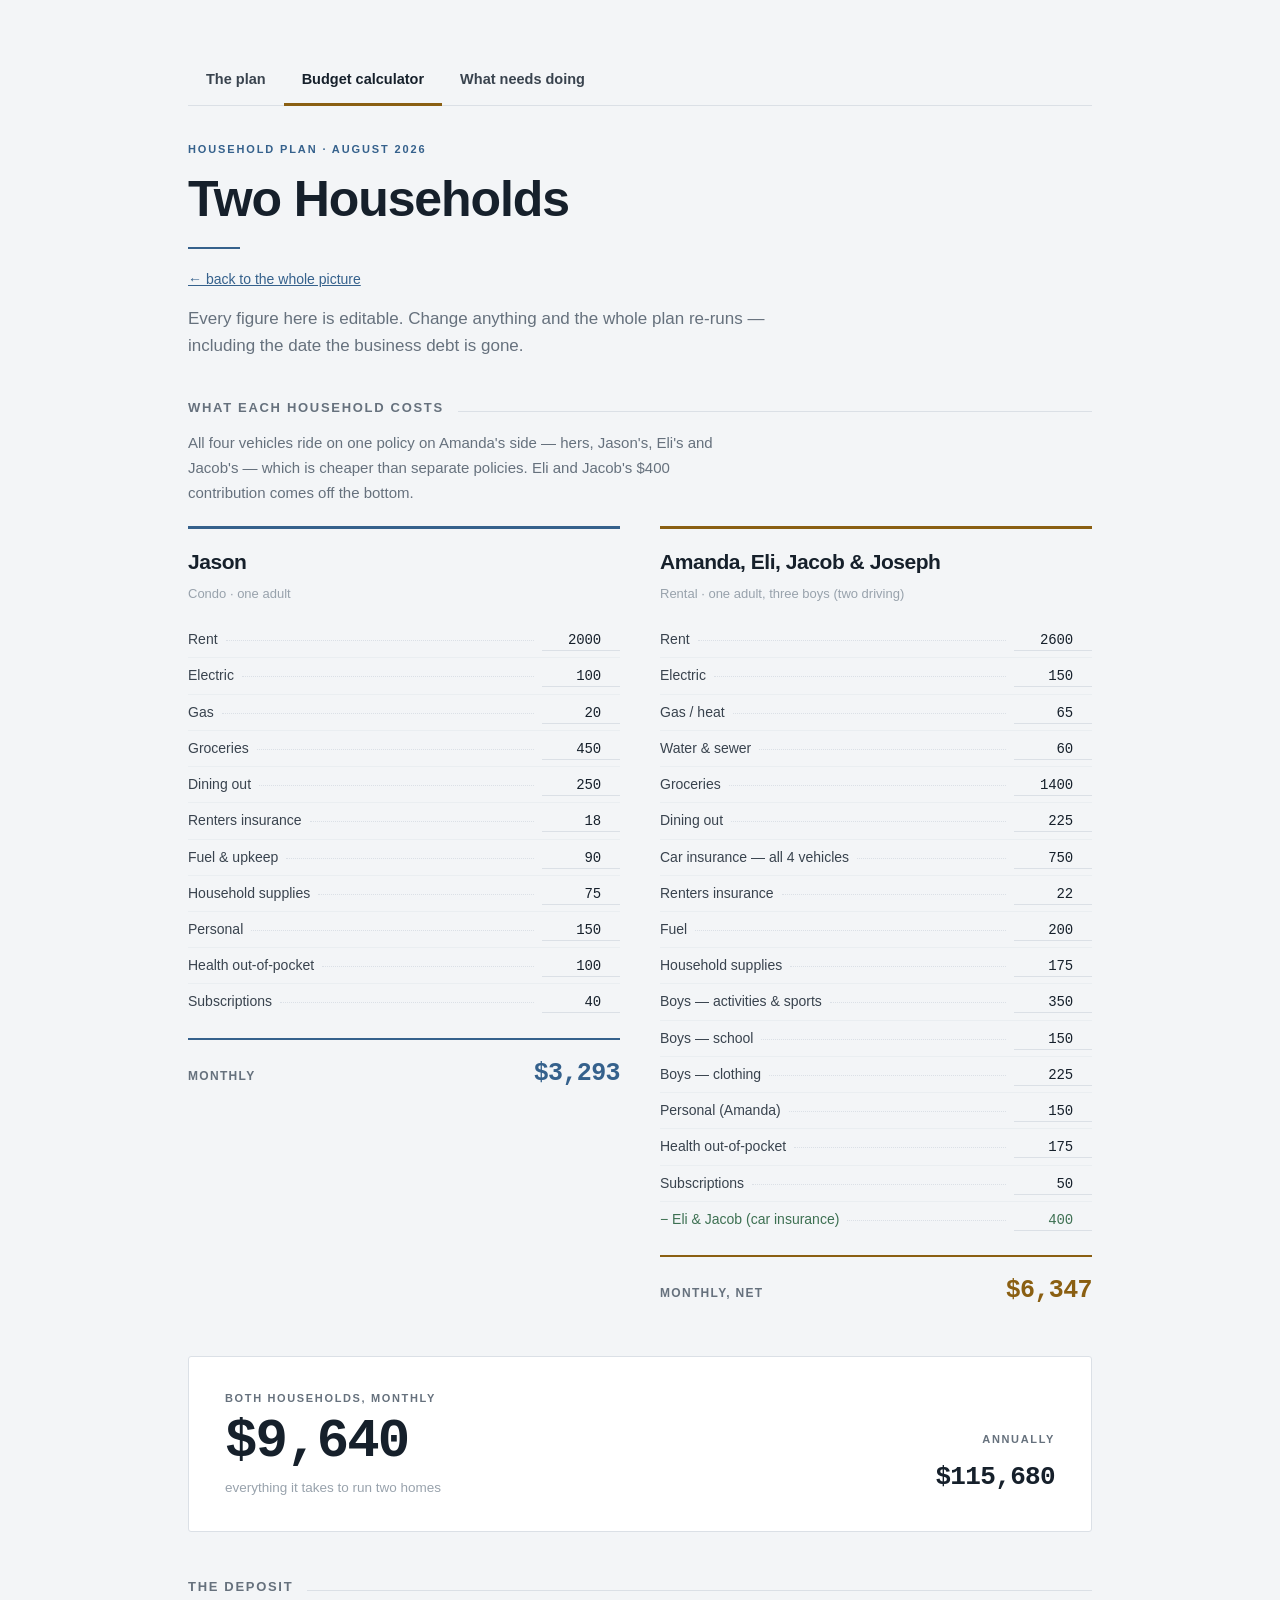
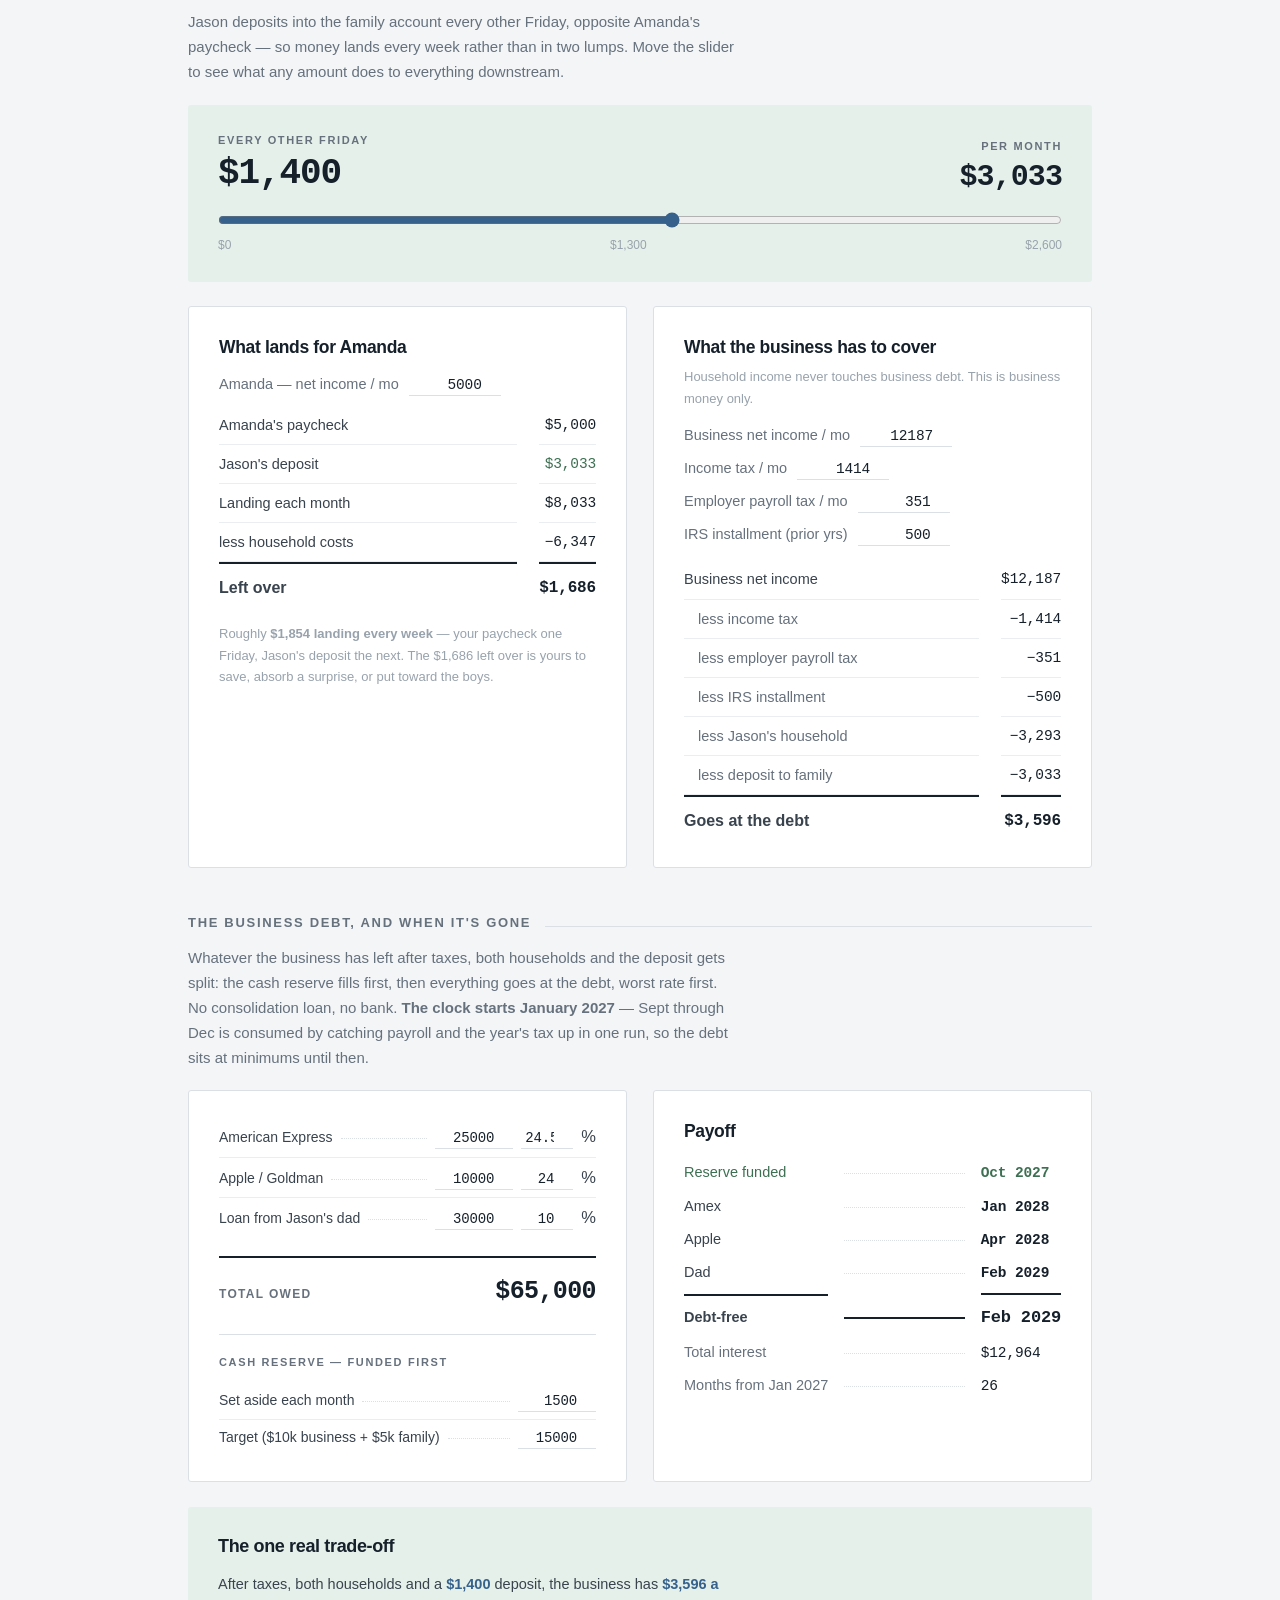
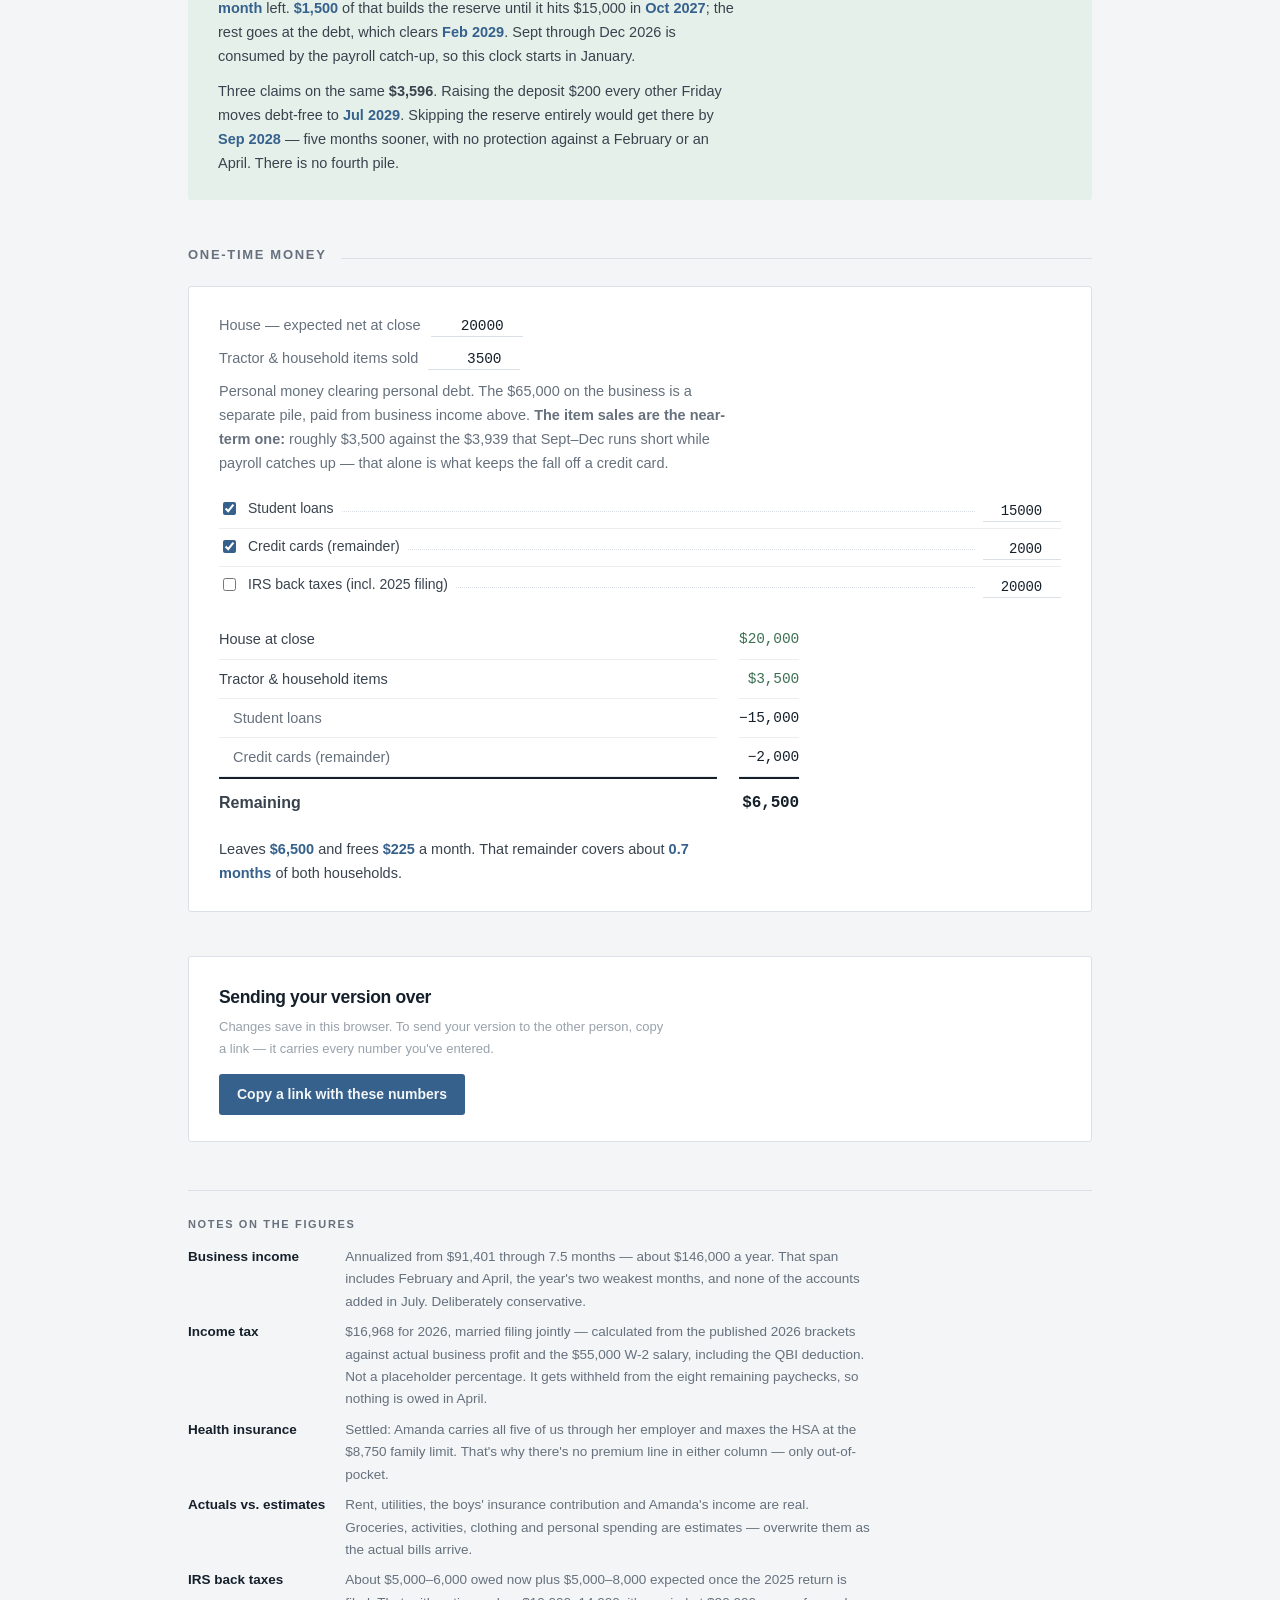
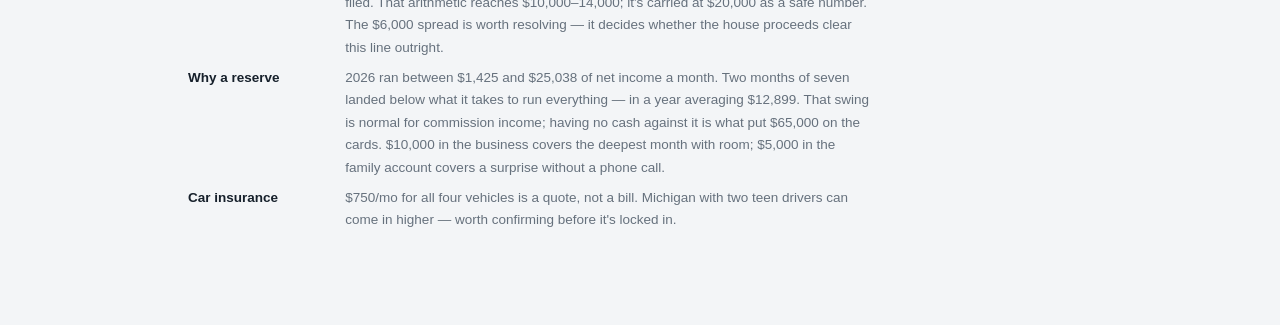
==== commit 6b035476: "Add shared nav so all three pages reach each other" ====
--- a/budget.html
+++ b/budget.html
@@ -102,11 +102,19 @@
 .foot dd{margin:0;font-size:13.5px;color:var(--ink-soft);max-width:70ch}
 a{color:var(--accent)}
 @media(prefers-reduced-motion:reduce){*{transition:none!important}}
+
+.sitenav{display:flex;gap:0;flex-wrap:wrap;margin:0 0 34px;border-bottom:1px solid var(--rule)}
+.sitenav a{display:inline-block;padding:11px 18px 12px;font-size:14.5px;font-weight:650;
+  text-decoration:none;color:var(--soft);border-bottom:3px solid transparent;margin-bottom:-1px}
+.sitenav a:hover{color:var(--ink)}
+.sitenav a.on{color:var(--ink);border-bottom-color:var(--amanda)}
+@media(max-width:520px){.sitenav a{padding:10px 13px;font-size:13.5px}}
 </style>
 </head>
 <body>
 
 <div class="wrap">
+<nav class="sitenav"><a href="./index.html">The plan</a><a href="./budget.html" class="on">Budget calculator</a><a href="./todo.html">What needs doing</a></nav>
 <div class="masthead">
   <p class="kicker">Household Plan · August 2026</p>
   <h1 class="disp">Two Households</h1>
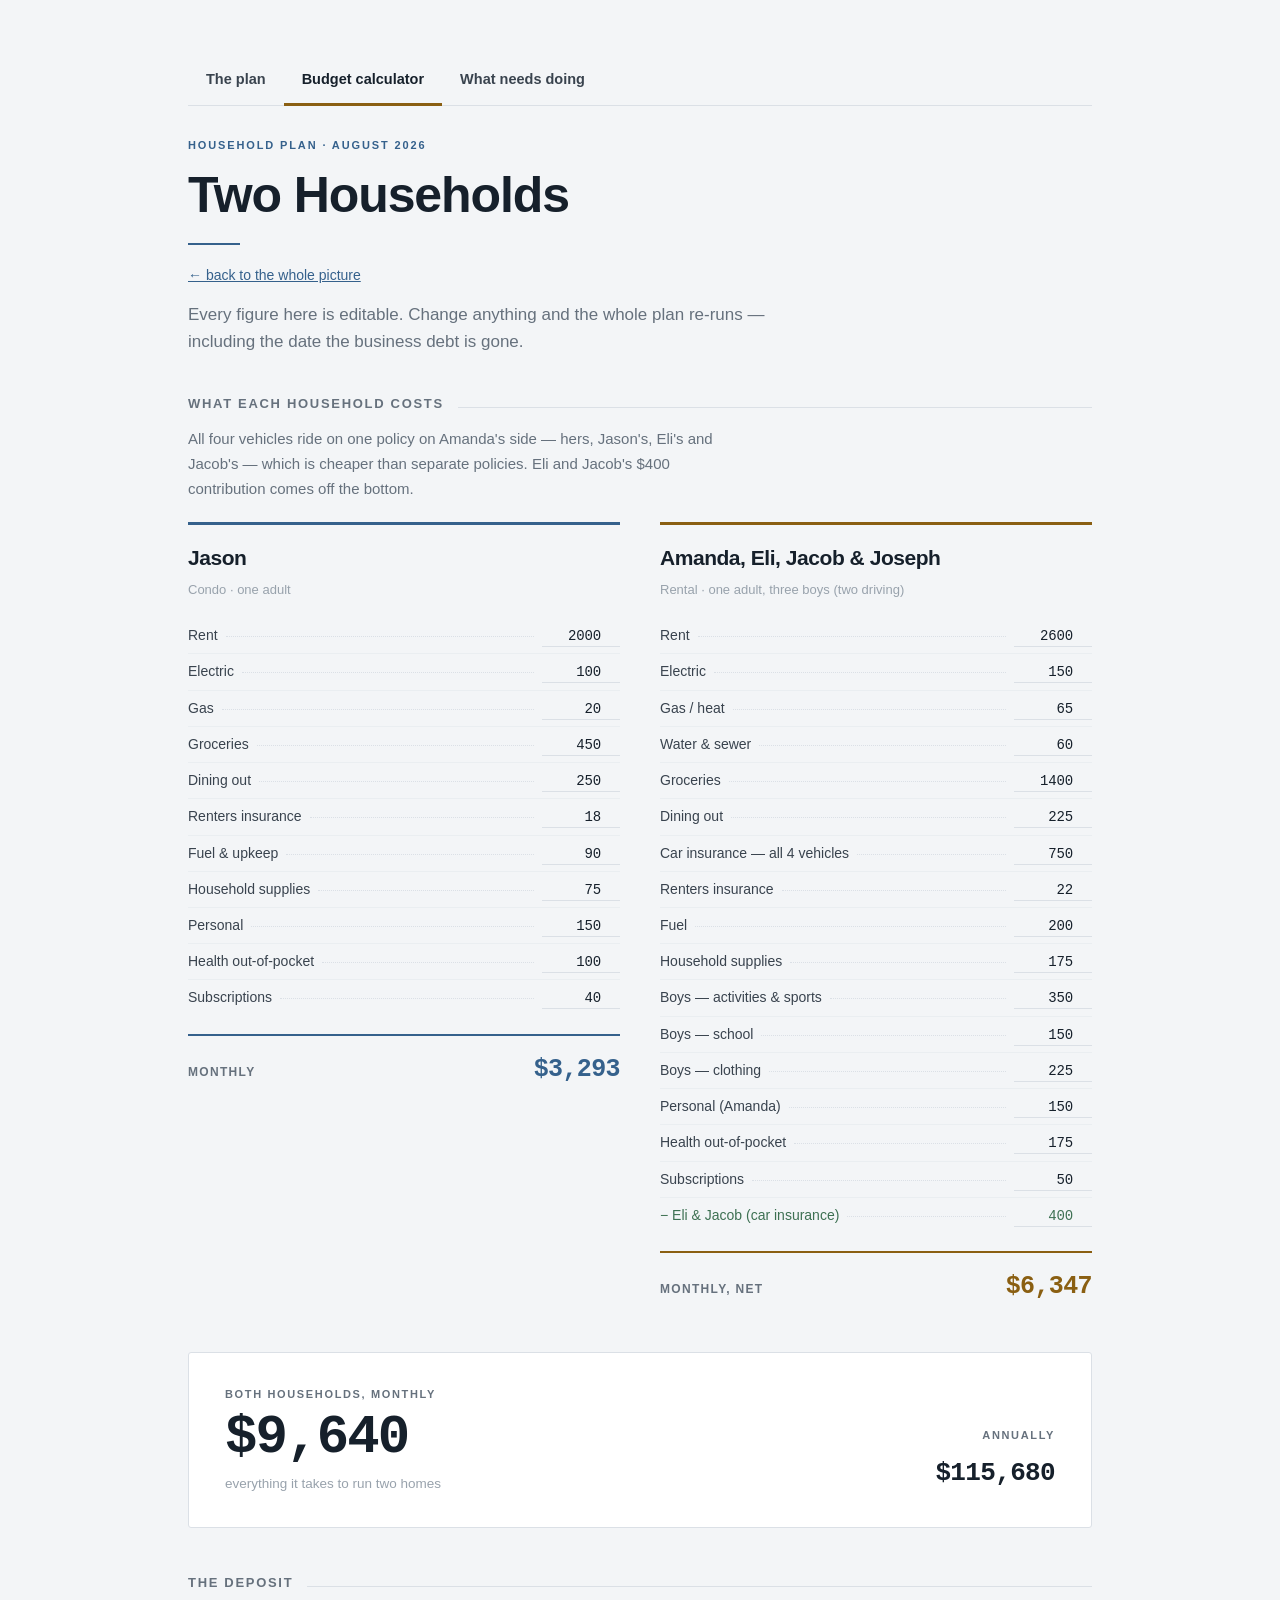
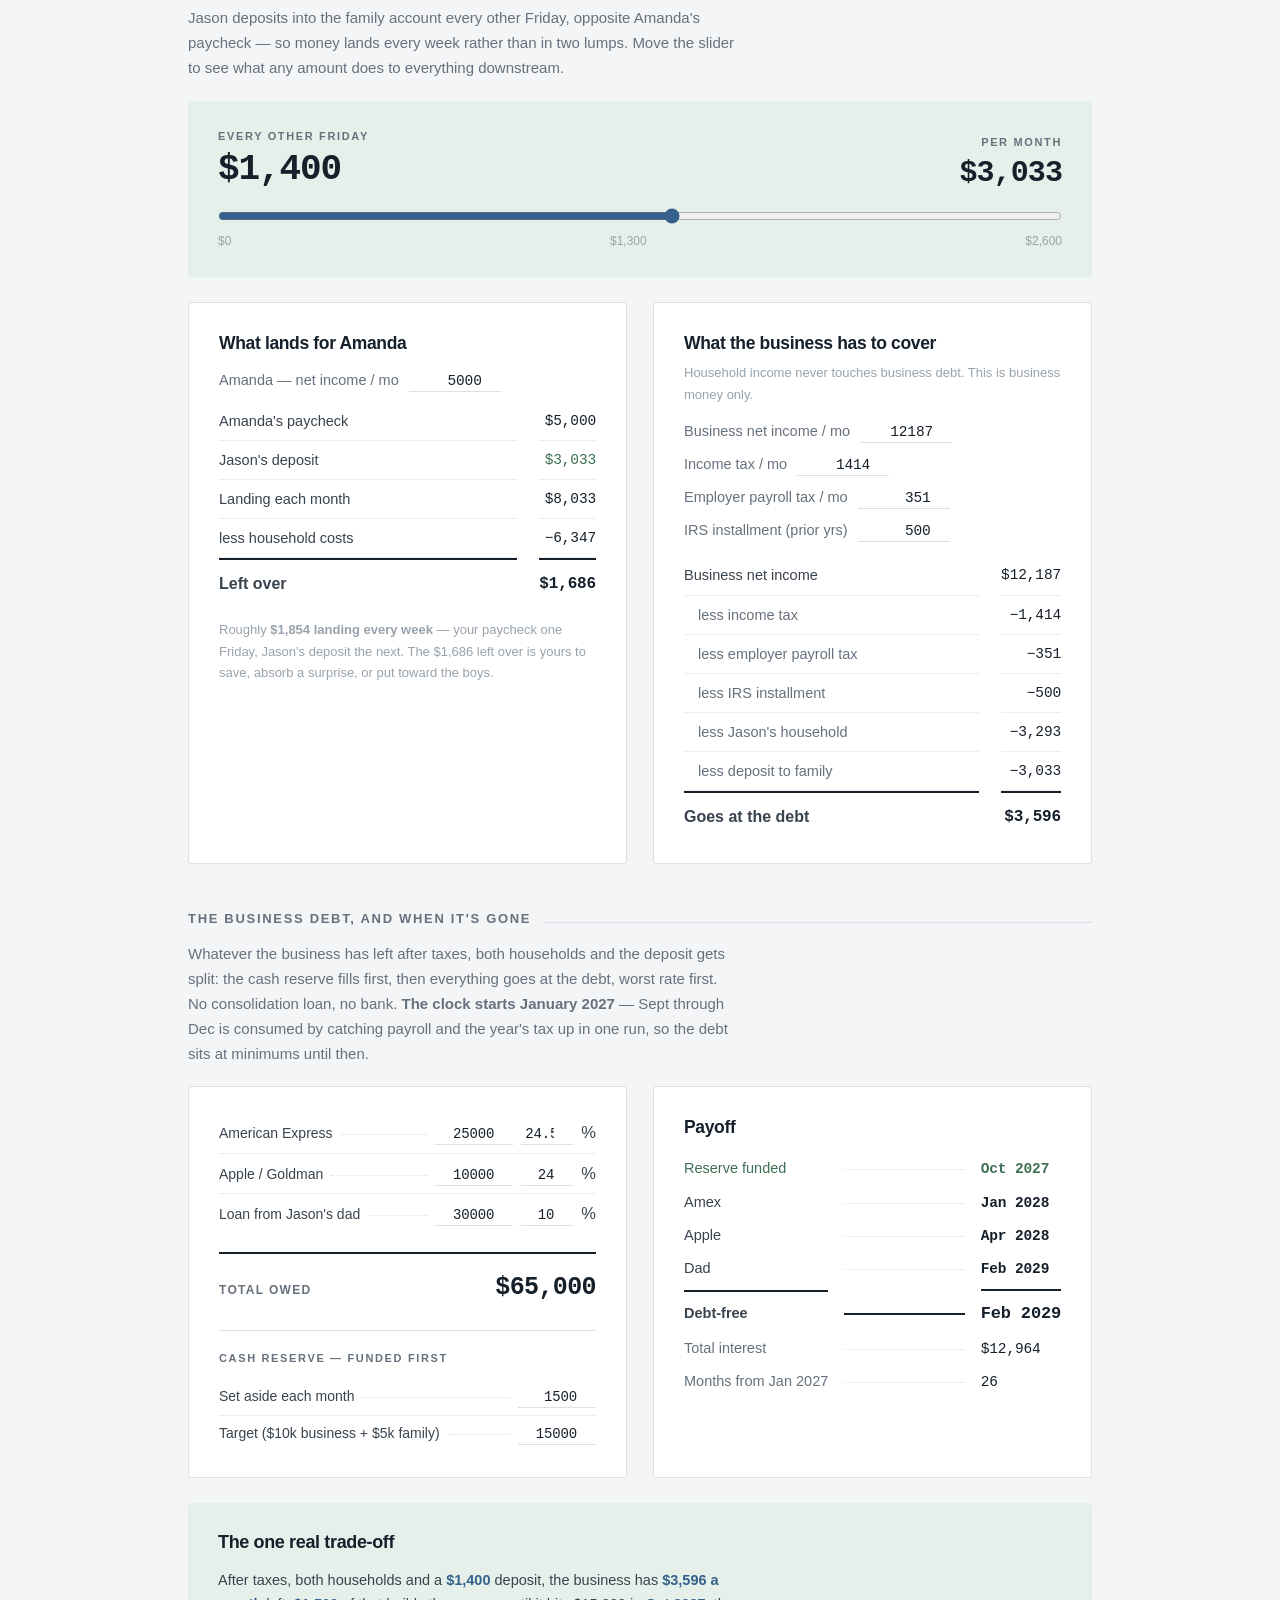
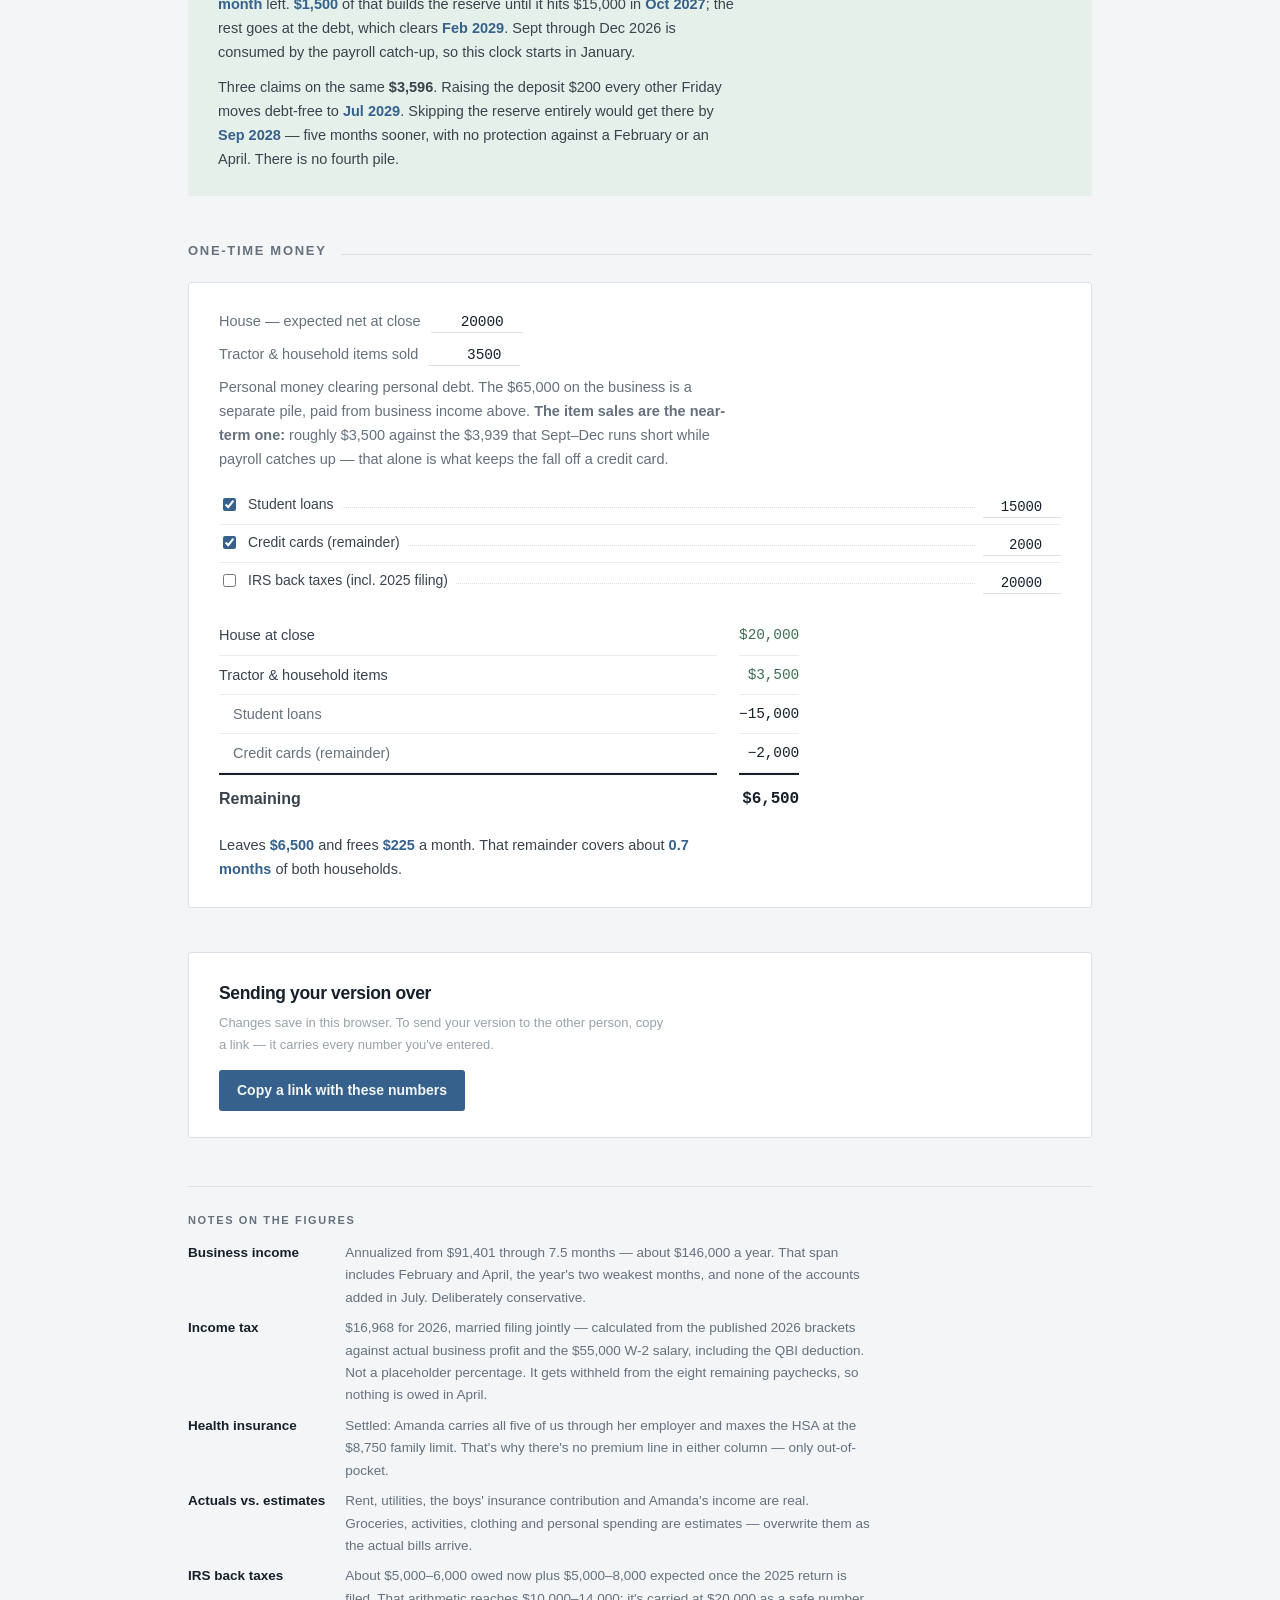
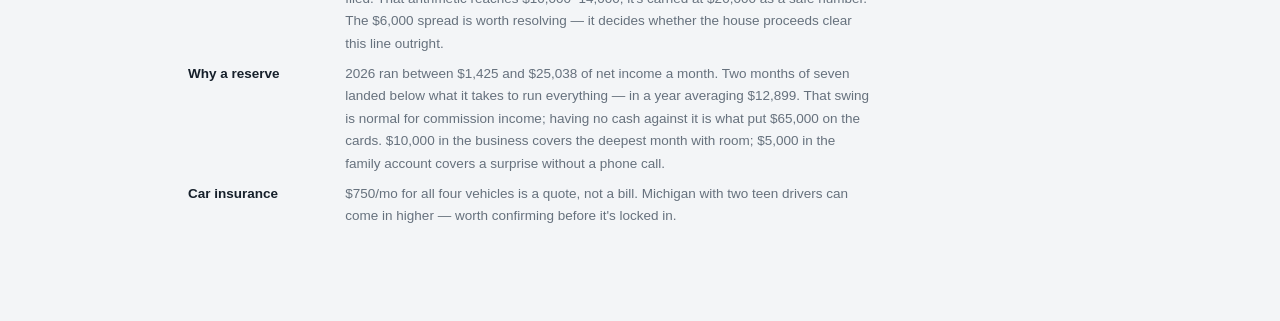
==== commit 902e5e80: "Sticky nav plus an on-this-page jump menu with working anchors" ====
--- a/budget.html
+++ b/budget.html
@@ -103,12 +103,27 @@
 a{color:var(--accent)}
 @media(prefers-reduced-motion:reduce){*{transition:none!important}}
 
-.sitenav{display:flex;gap:0;flex-wrap:wrap;margin:0 0 34px;border-bottom:1px solid var(--rule)}
 .sitenav a{display:inline-block;padding:11px 18px 12px;font-size:14.5px;font-weight:650;
   text-decoration:none;color:var(--soft);border-bottom:3px solid transparent;margin-bottom:-1px}
 .sitenav a:hover{color:var(--ink)}
 .sitenav a.on{color:var(--ink);border-bottom-color:var(--amanda)}
 @media(max-width:520px){.sitenav a{padding:10px 13px;font-size:13.5px}}
+
+.sitenav{position:sticky;top:0;z-index:50;background:var(--paper);
+  display:flex;gap:0;flex-wrap:wrap;margin:0 0 30px;border-bottom:1px solid var(--rule)}
+.toc{display:flex;flex-wrap:wrap;gap:7px 0;align-items:baseline;margin:0 0 40px;
+  padding:20px 0 22px;border-top:1px solid var(--rule);border-bottom:1px solid var(--rule)}
+.toc .tl{flex:0 0 100%;font-size:11px;letter-spacing:.16em;text-transform:uppercase;
+  color:var(--faint);font-weight:700;margin-bottom:10px}
+.toc a{font-size:14.5px;color:var(--soft);text-decoration:none;padding:3px 0;margin-right:20px;
+  border-bottom:1px solid transparent;white-space:nowrap}
+.toc a:hover{color:var(--ink);border-bottom-color:var(--amanda)}
+.toc a.c{color:var(--ink);font-weight:750;margin-right:22px}
+.toc a.c::before{content:"— ";color:var(--amanda)}
+h2[id],.chap[id]{scroll-margin-top:76px}
+html{scroll-behavior:smooth}
+@media(prefers-reduced-motion:reduce){html{scroll-behavior:auto}}
+@media(max-width:520px){.toc a{font-size:13.5px;margin-right:15px}}
 </style>
 </head>
 <body>
@@ -124,7 +139,7 @@
 </div>
 
 <section style="margin-top:38px">
-  <div class="sechead"><h2>What each household costs</h2><div class="fill"></div></div>
+  <div class="sechead"><h2 id="what-each-household-costs">What each household costs</h2><div class="fill"></div></div>
   <p class="intro">All four vehicles ride on one policy on Amanda's side — hers, Jason's, Eli's and Jacob's — which is cheaper than separate policies. Eli and Jacob's $400 contribution comes off the bottom.</p>
   <div class="houses">
     <div class="house hj">
@@ -177,7 +192,7 @@
 </section>
 
 <section>
-  <div class="sechead"><h2>The deposit</h2><div class="fill"></div></div>
+  <div class="sechead"><h2 id="the-deposit">The deposit</h2><div class="fill"></div></div>
   <p class="intro">Jason deposits into the family account every other Friday, opposite Amanda's paycheck — so money lands every week rather than in two lumps. Move the slider to see what any amount does to everything downstream.</p>
   <div class="dial">
     <div class="top">
@@ -207,7 +222,7 @@
 </section>
 
 <section>
-  <div class="sechead"><h2>The business debt, and when it's gone</h2><div class="fill"></div></div>
+  <div class="sechead"><h2 id="the-business-debt-and-when-its-gone">The business debt, and when it's gone</h2><div class="fill"></div></div>
   <p class="intro">Whatever the business has left after taxes, both households and the deposit gets split: the cash reserve fills first, then everything goes at the debt, worst rate first. No consolidation loan, no bank. <b>The clock starts January 2027</b> — Sept through Dec is consumed by catching payroll and the year's tax up in one run, so the debt sits at minimums until then.</p>
   <div class="grid2">
     <div class="panel">
@@ -234,7 +249,7 @@
 </section>
 
 <section>
-  <div class="sechead"><h2>One-time money</h2><div class="fill"></div></div>
+  <div class="sechead"><h2 id="onetime-money">One-time money</h2><div class="fill"></div></div>
   <div class="proceeds">
     <div class="inputrow"><label for="eq">House — expected net at close</label><input class="num f" id="eq" type="number" value="20000"></div>
     <div class="inputrow"><label for="eq2">Tractor &amp; household items sold</label><input class="num f" id="eq2" type="number" value="3500"></div>
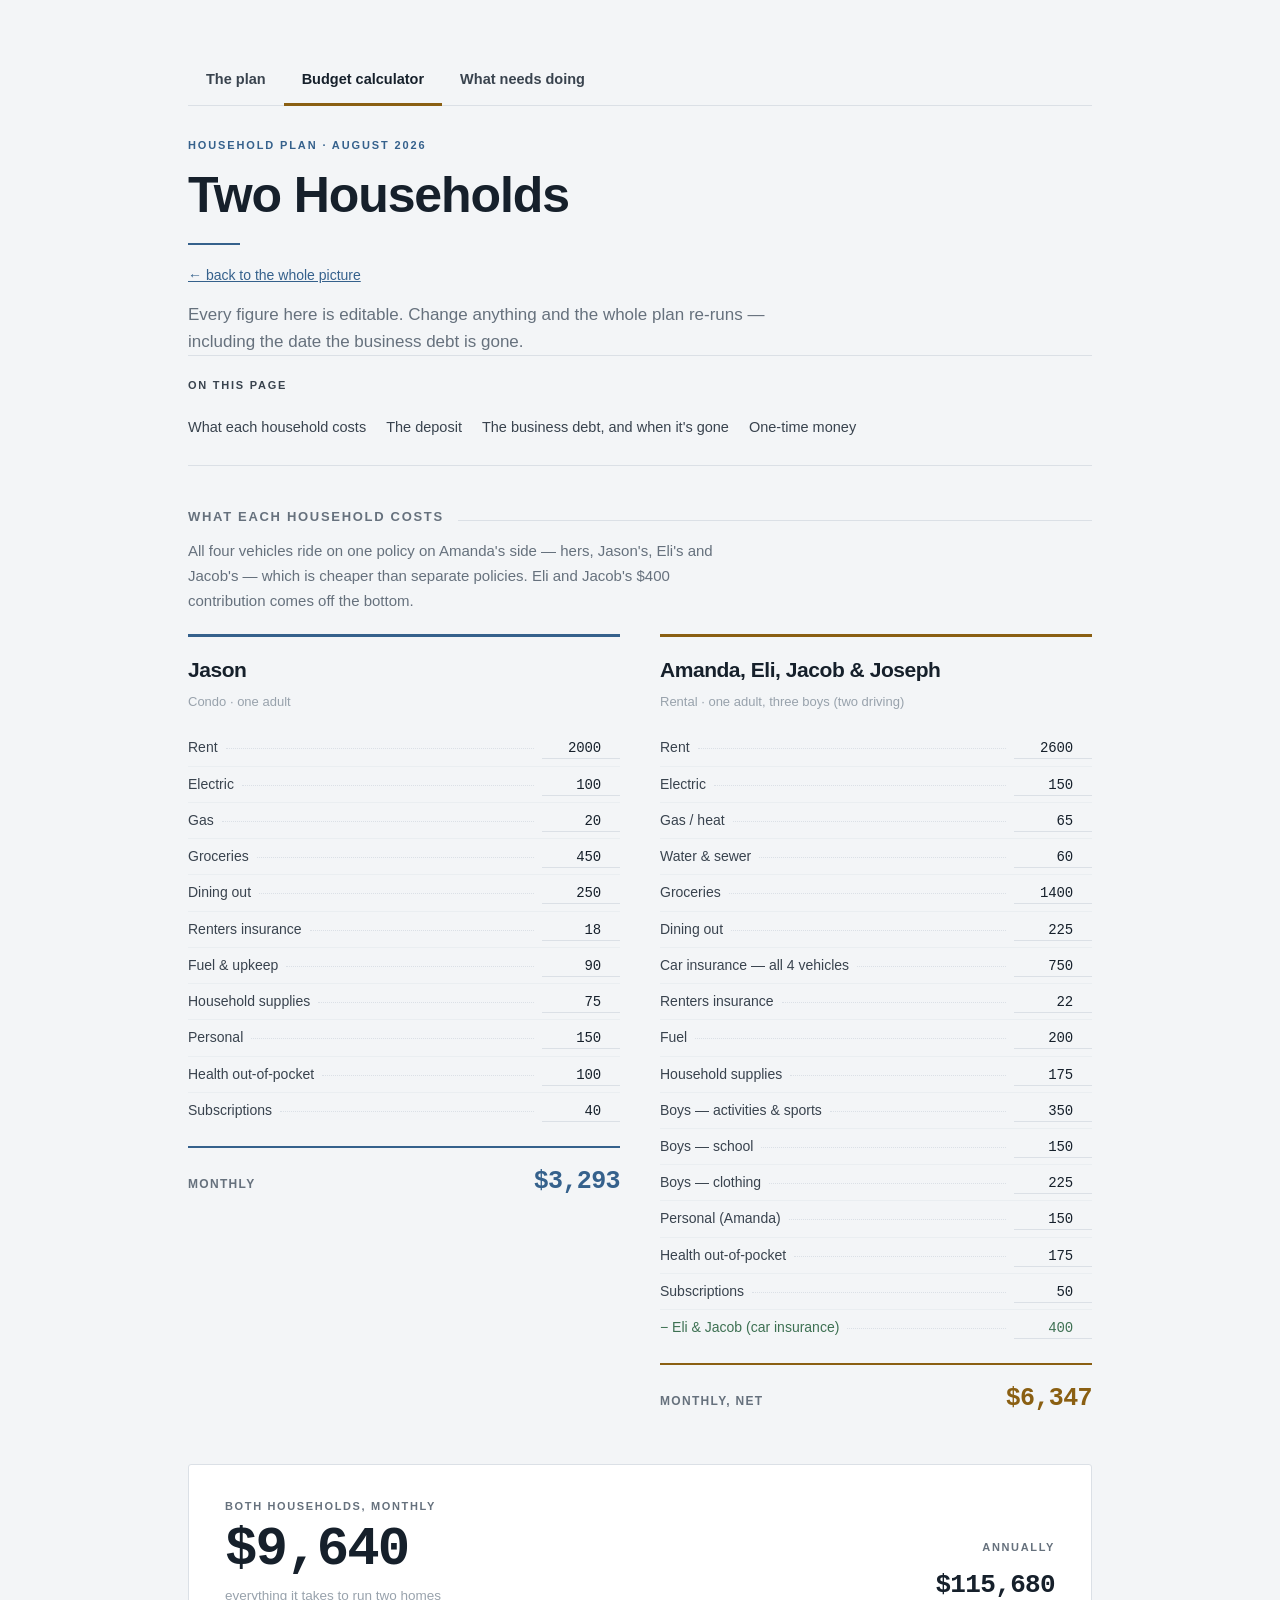
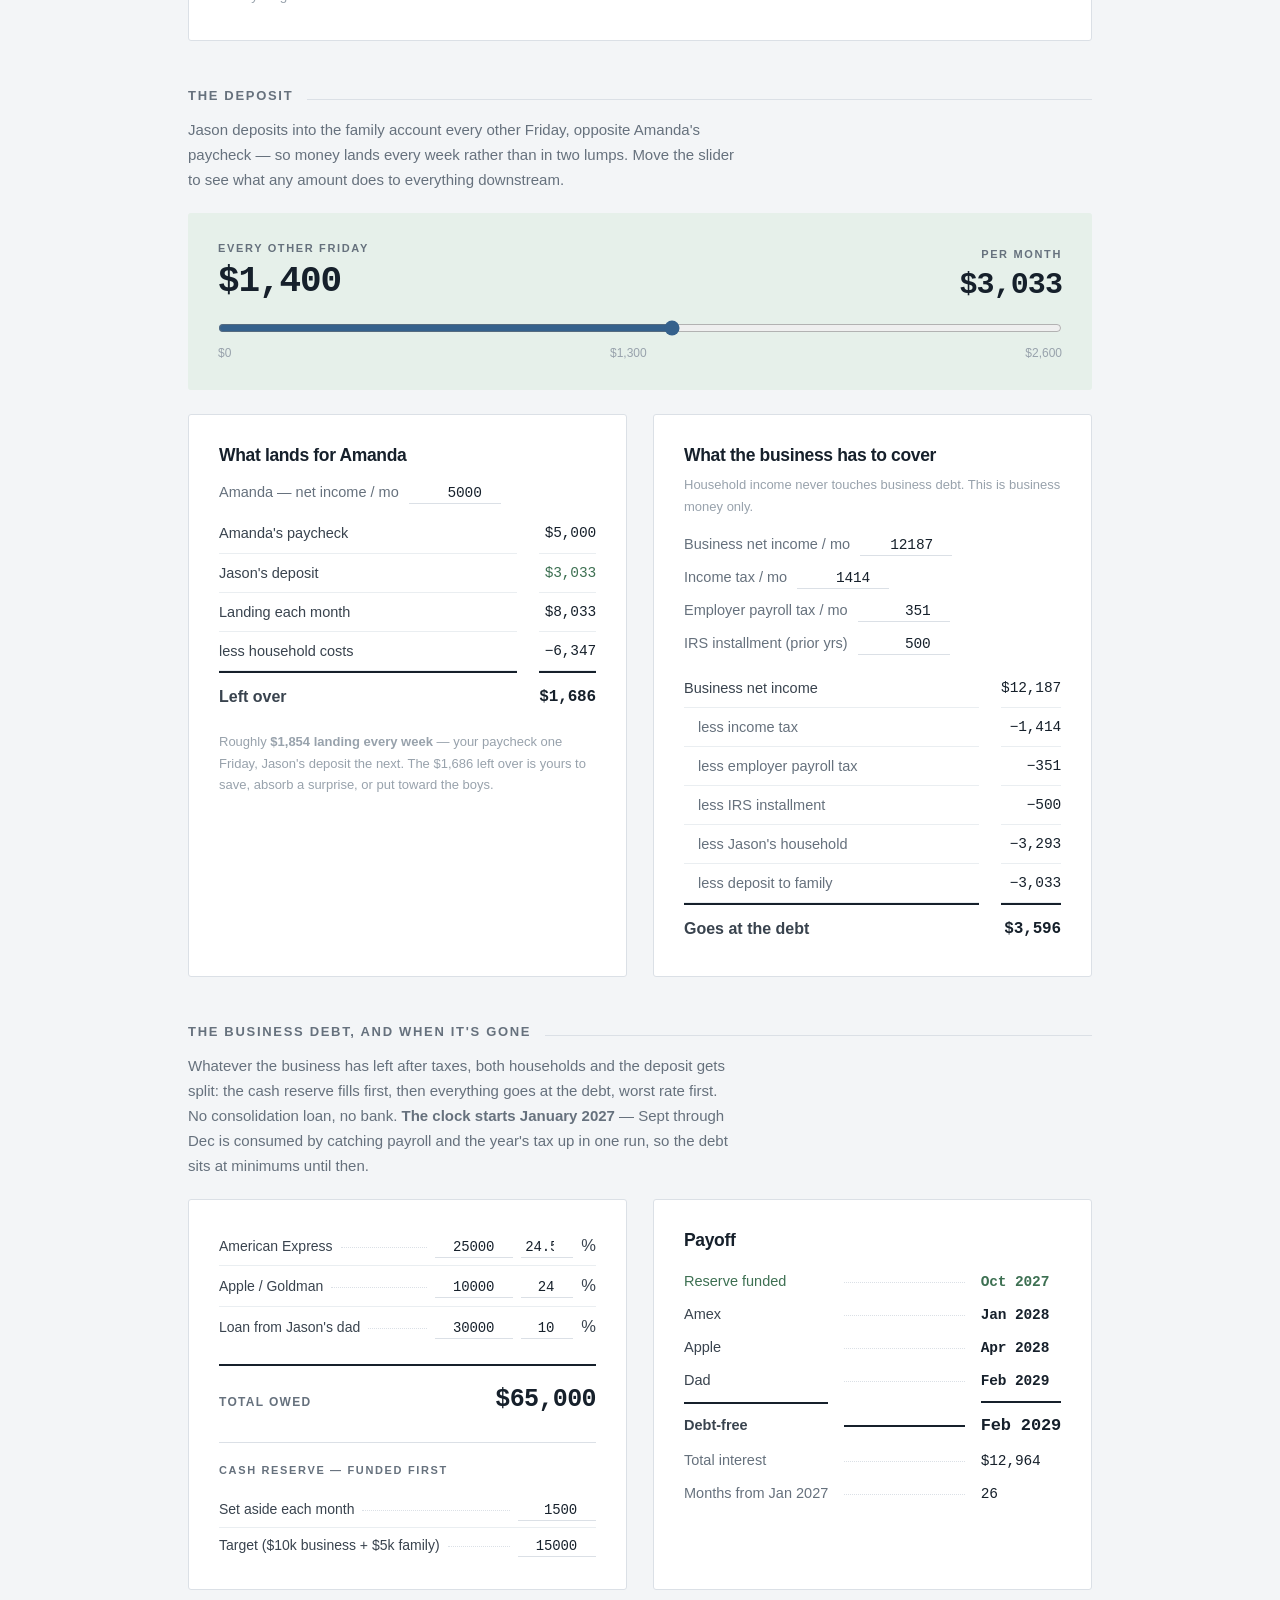
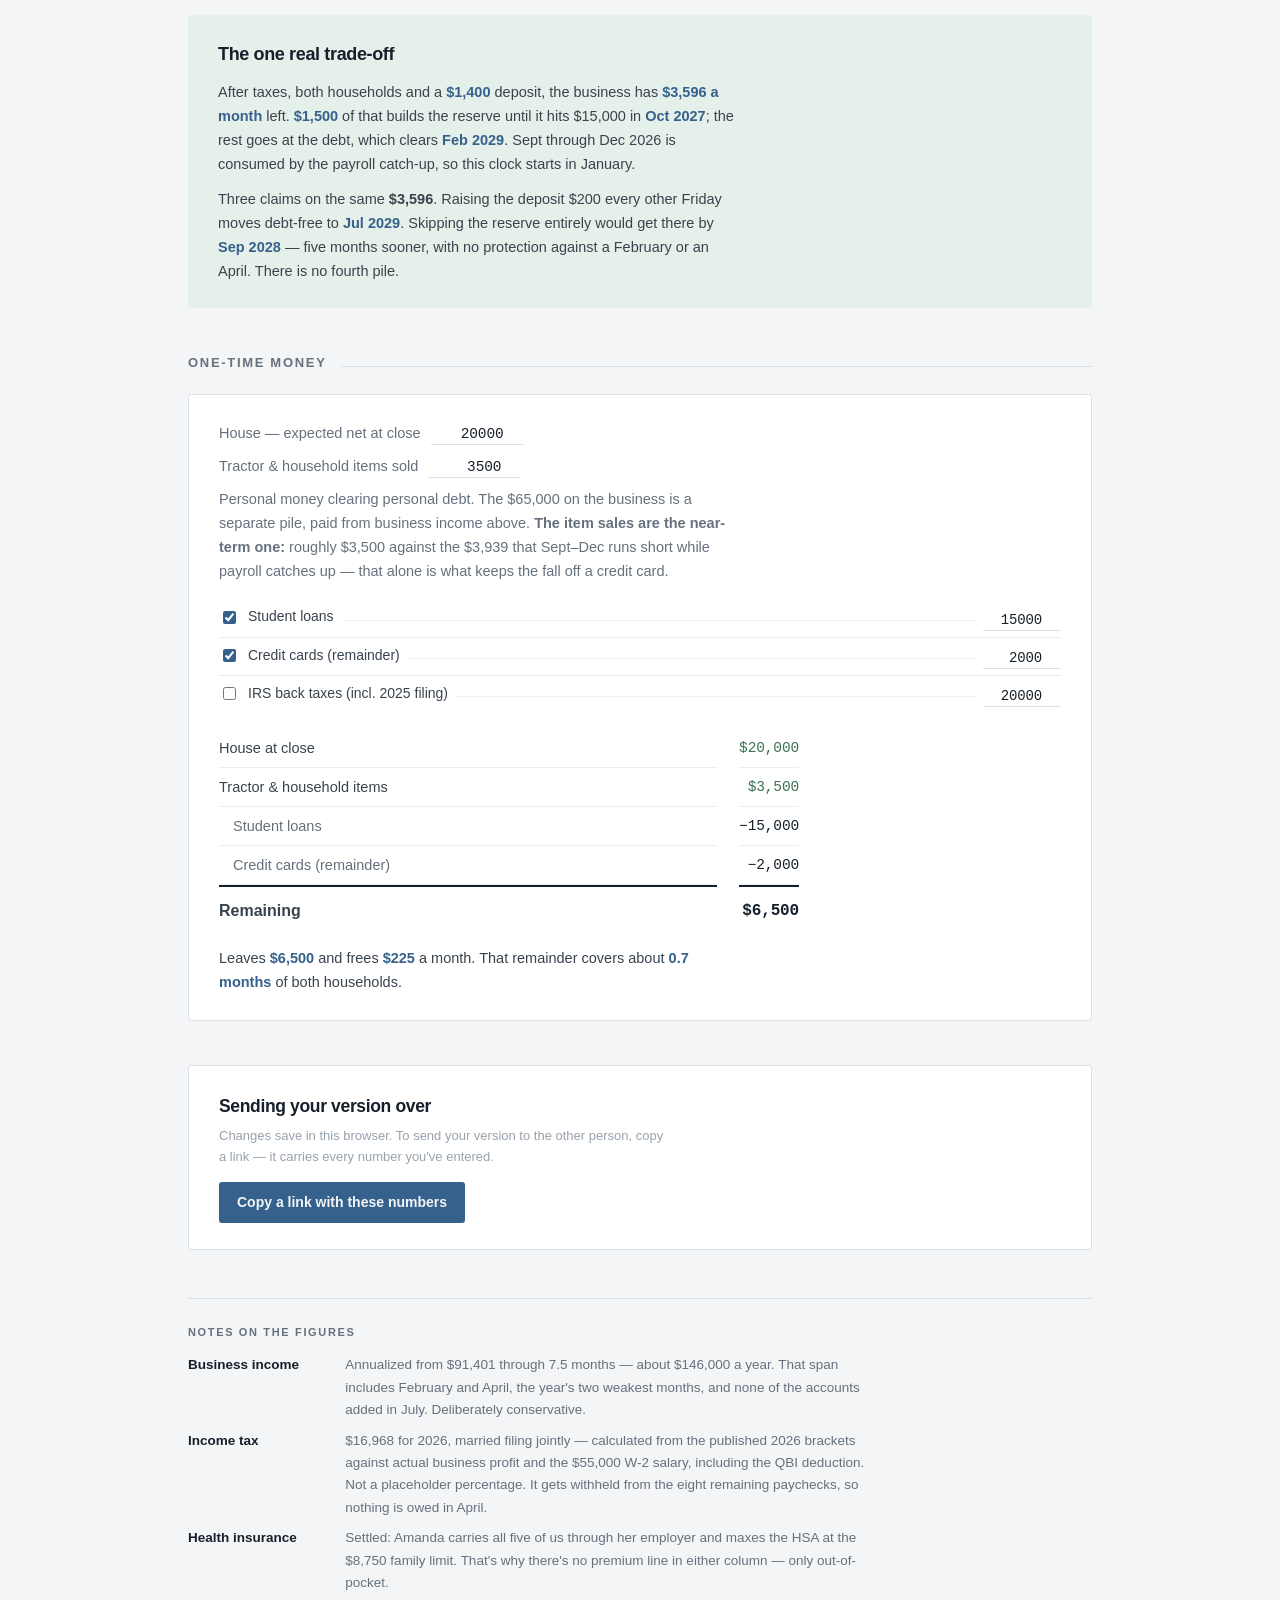
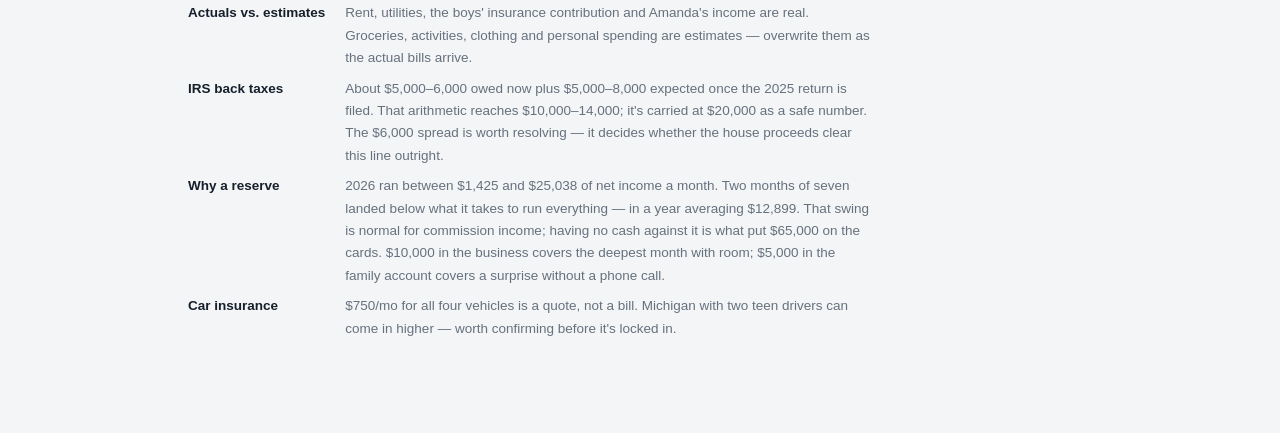
==== commit 8b0cbf37: "Add jump menu to the calculator page" ====
--- a/budget.html
+++ b/budget.html
@@ -136,6 +136,7 @@
   <div class="rule-accent"></div>
   <p style="margin:0 0 14px;font-size:14px"><a href="./index.html">← back to the whole picture</a></p>
   <p class="lede">Every figure here is editable. Change anything and the whole plan re-runs — including the date the business debt is gone.</p>
+<nav class="toc"><span class="tl">On this page</span><a href="#what-each-household-costs">What each household costs</a><a href="#the-deposit">The deposit</a><a href="#the-business-debt-and-when-its-gone">The business debt, and when it's gone</a><a href="#onetime-money">One-time money</a></nav>
 </div>
 
 <section style="margin-top:38px">
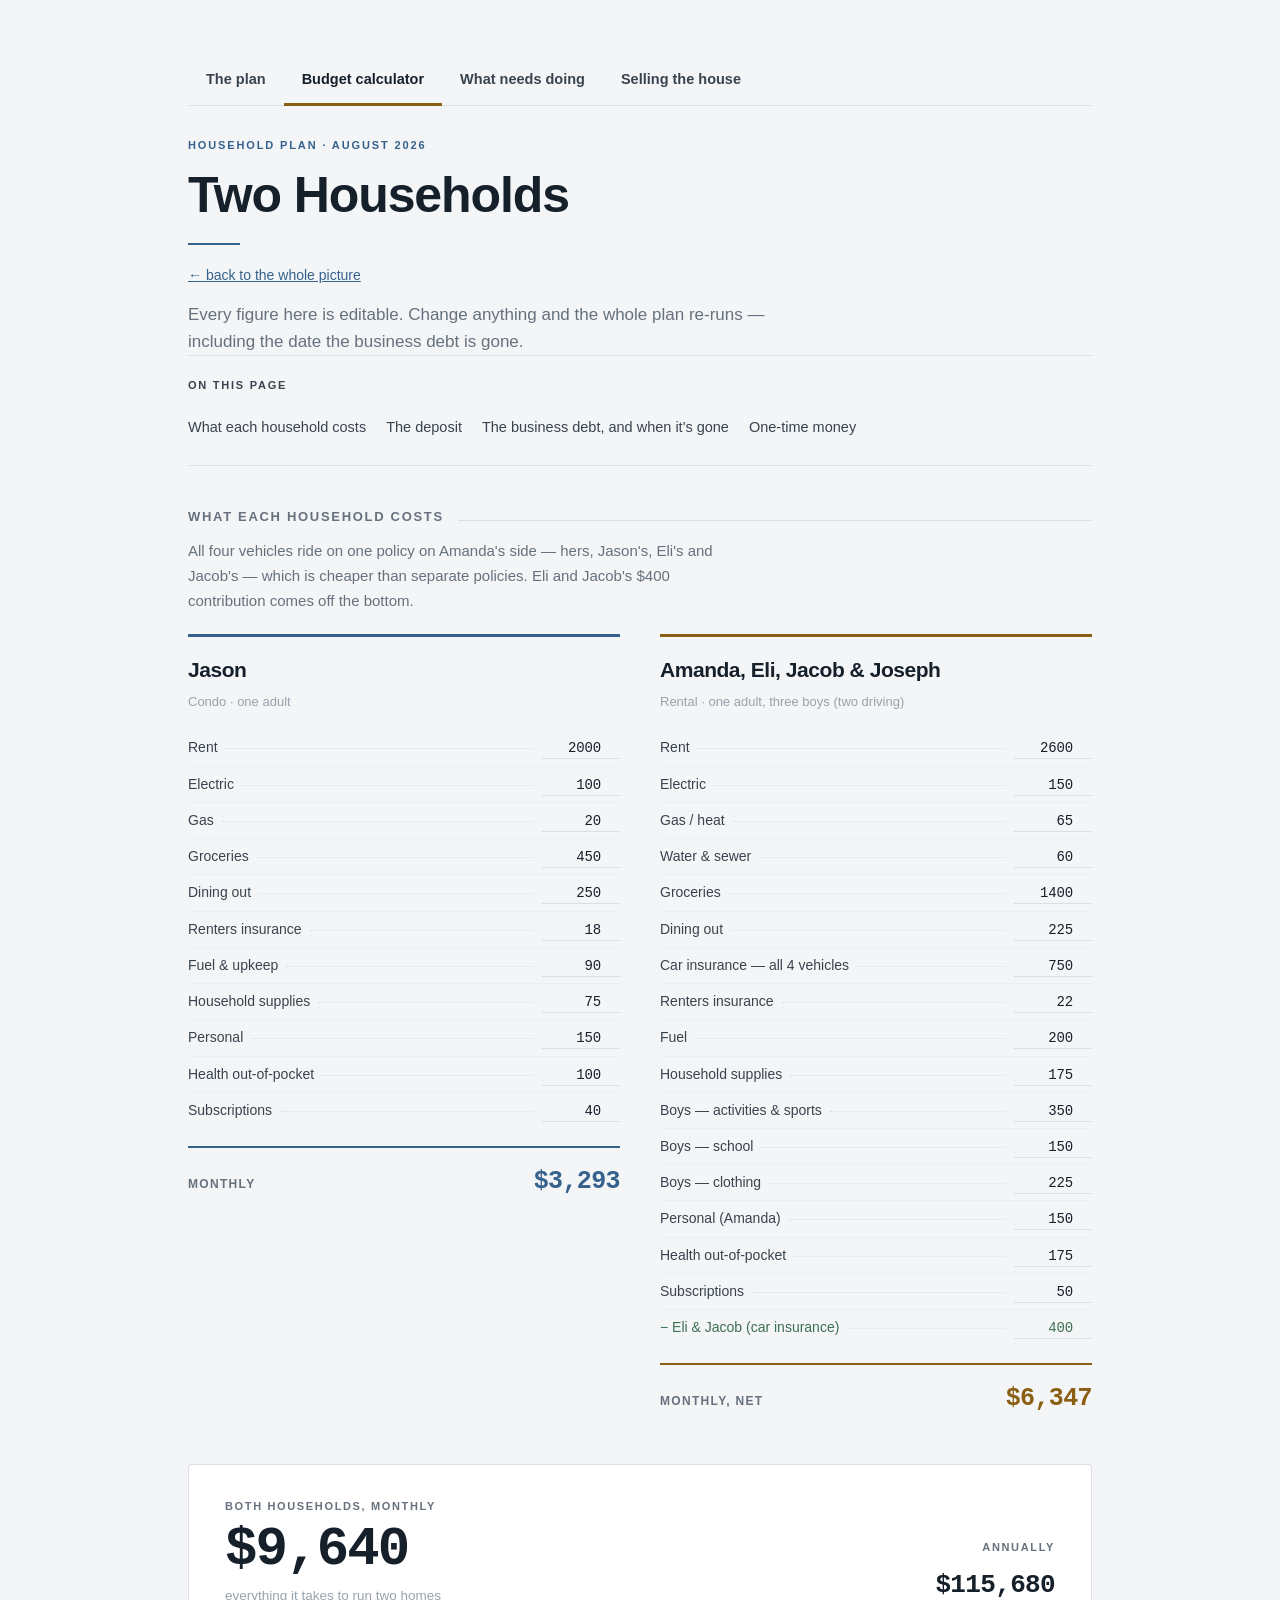
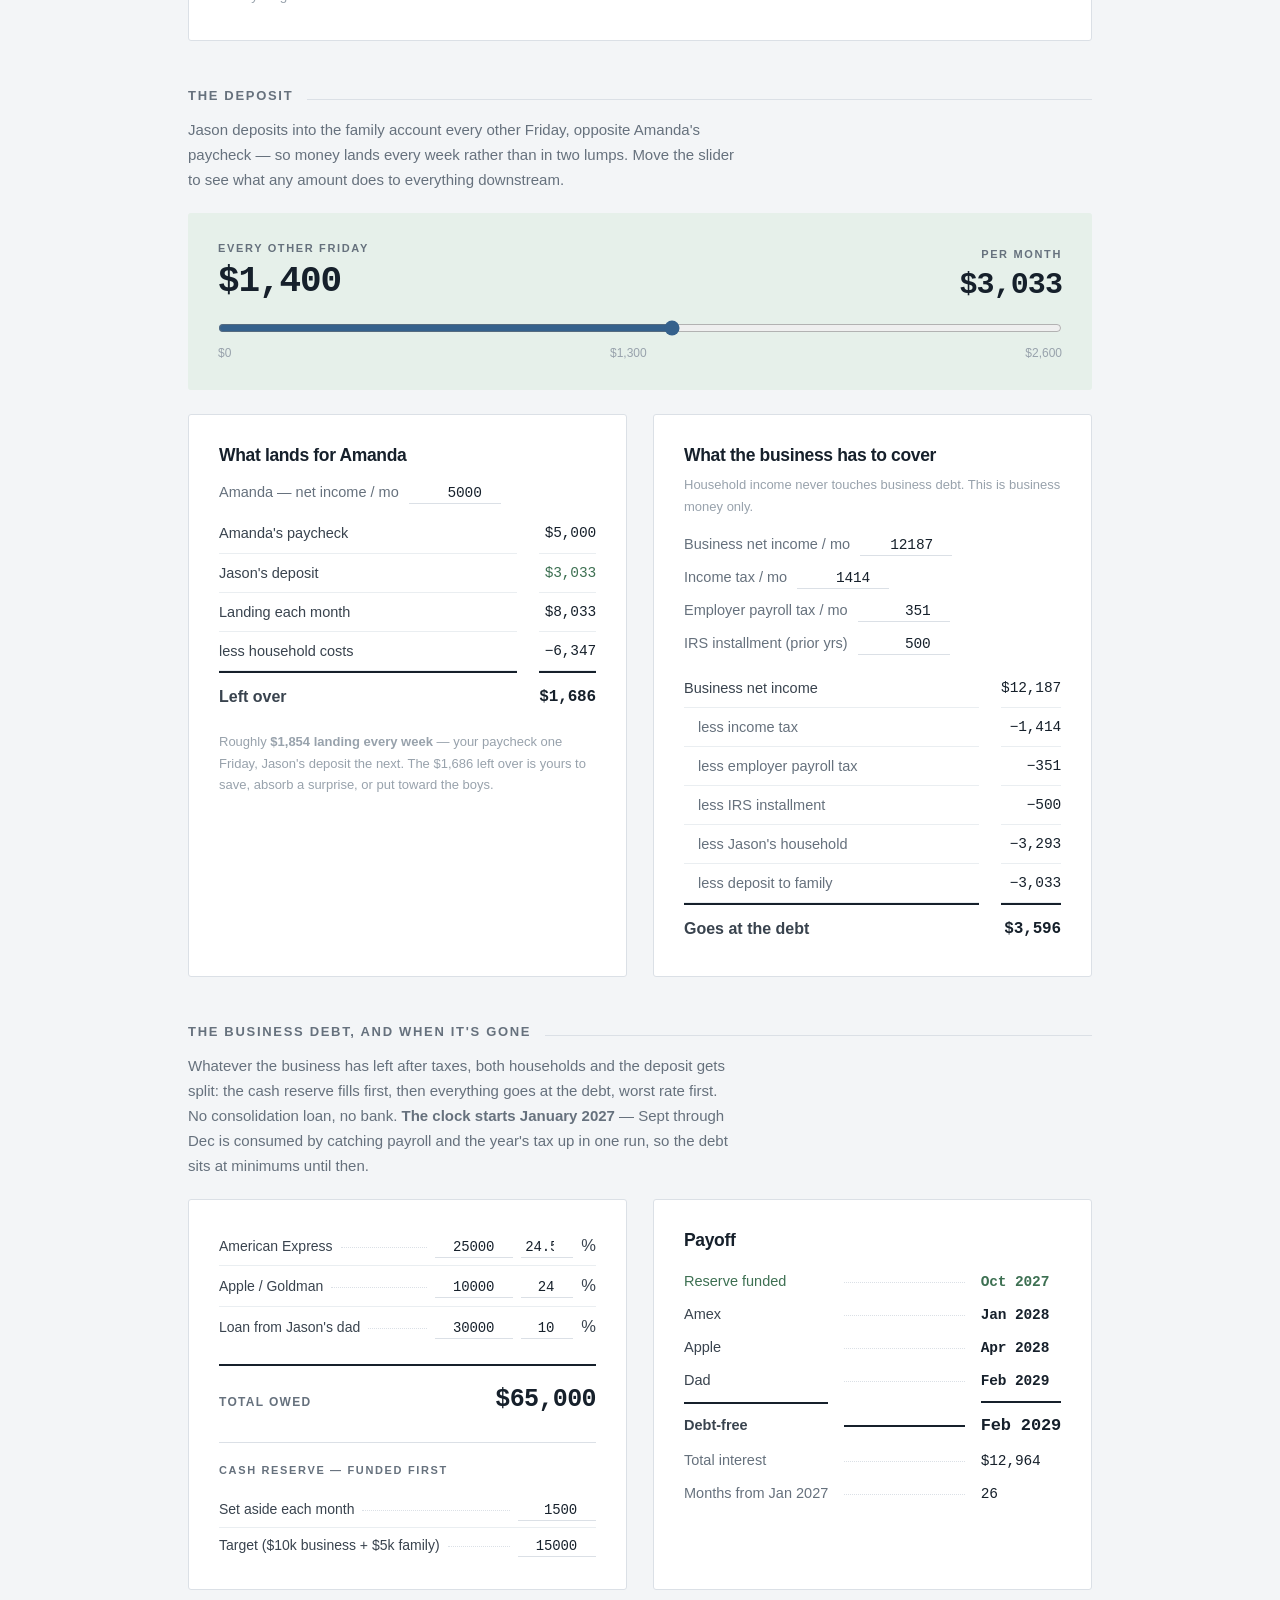
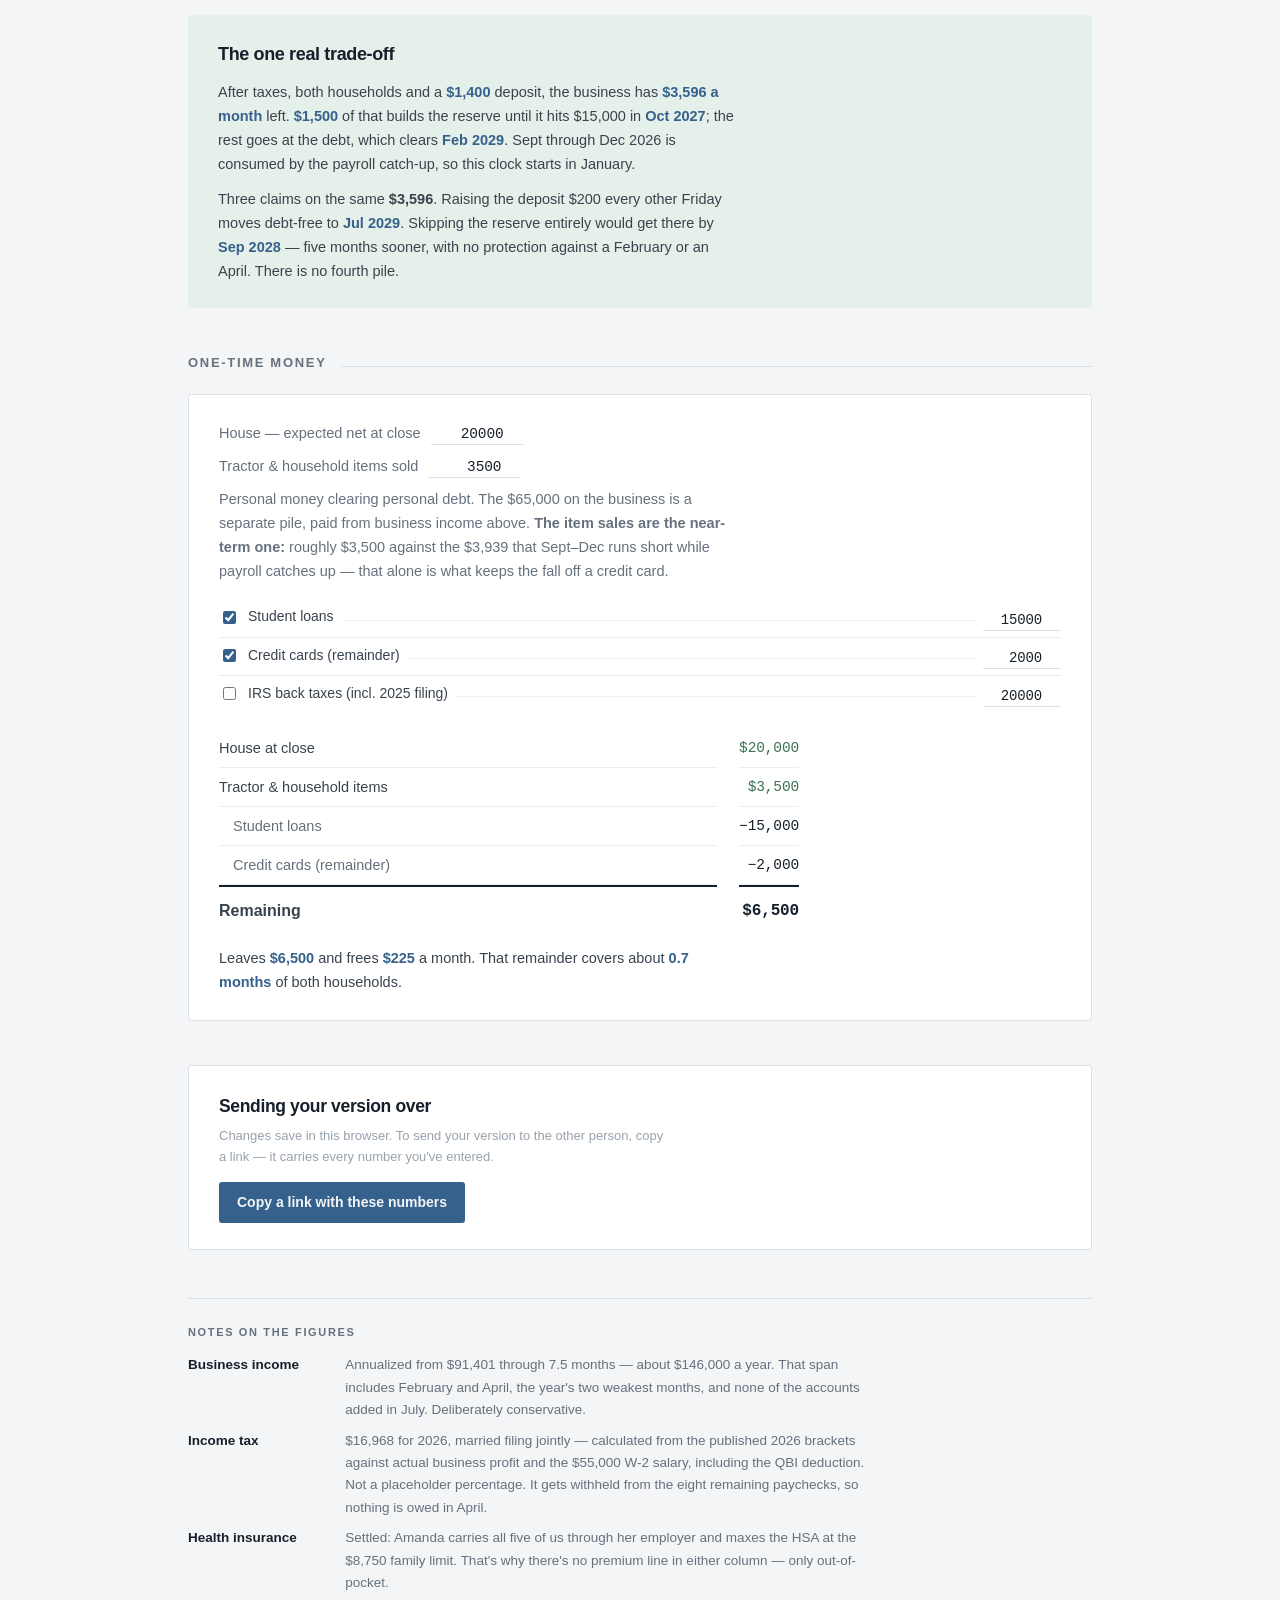
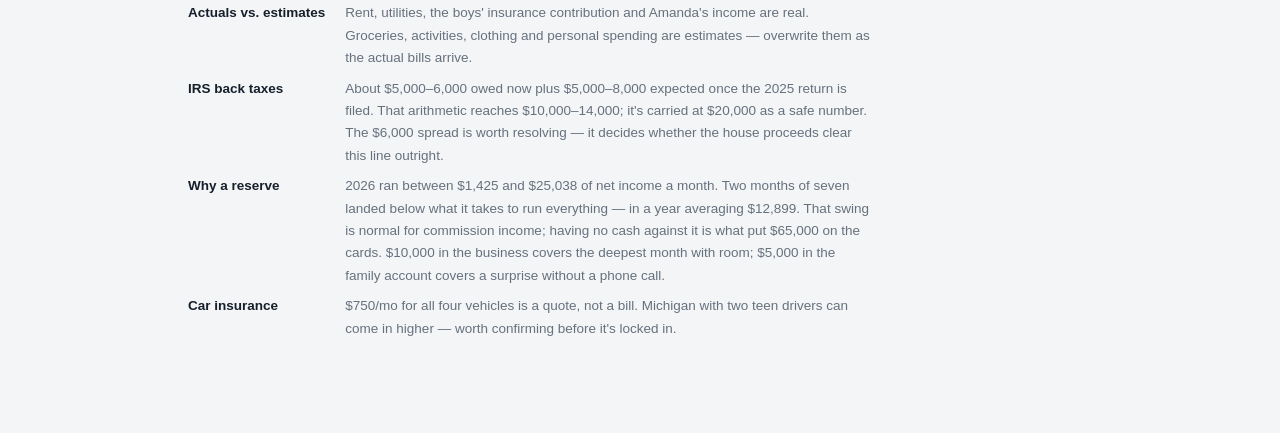
==== commit 47efdb5d: "Add the for-sale-by-owner page and wire it into the nav" ====
--- a/budget.html
+++ b/budget.html
@@ -129,7 +129,7 @@
 <body>
 
 <div class="wrap">
-<nav class="sitenav"><a href="./index.html">The plan</a><a href="./budget.html" class="on">Budget calculator</a><a href="./todo.html">What needs doing</a></nav>
+<nav class="sitenav"><a href="./index.html">The plan</a><a href="./budget.html" class="on">Budget calculator</a><a href="./todo.html">What needs doing</a><a href="./fsbo.html">Selling the house</a></nav>
 <div class="masthead">
   <p class="kicker">Household Plan · August 2026</p>
   <h1 class="disp">Two Households</h1>
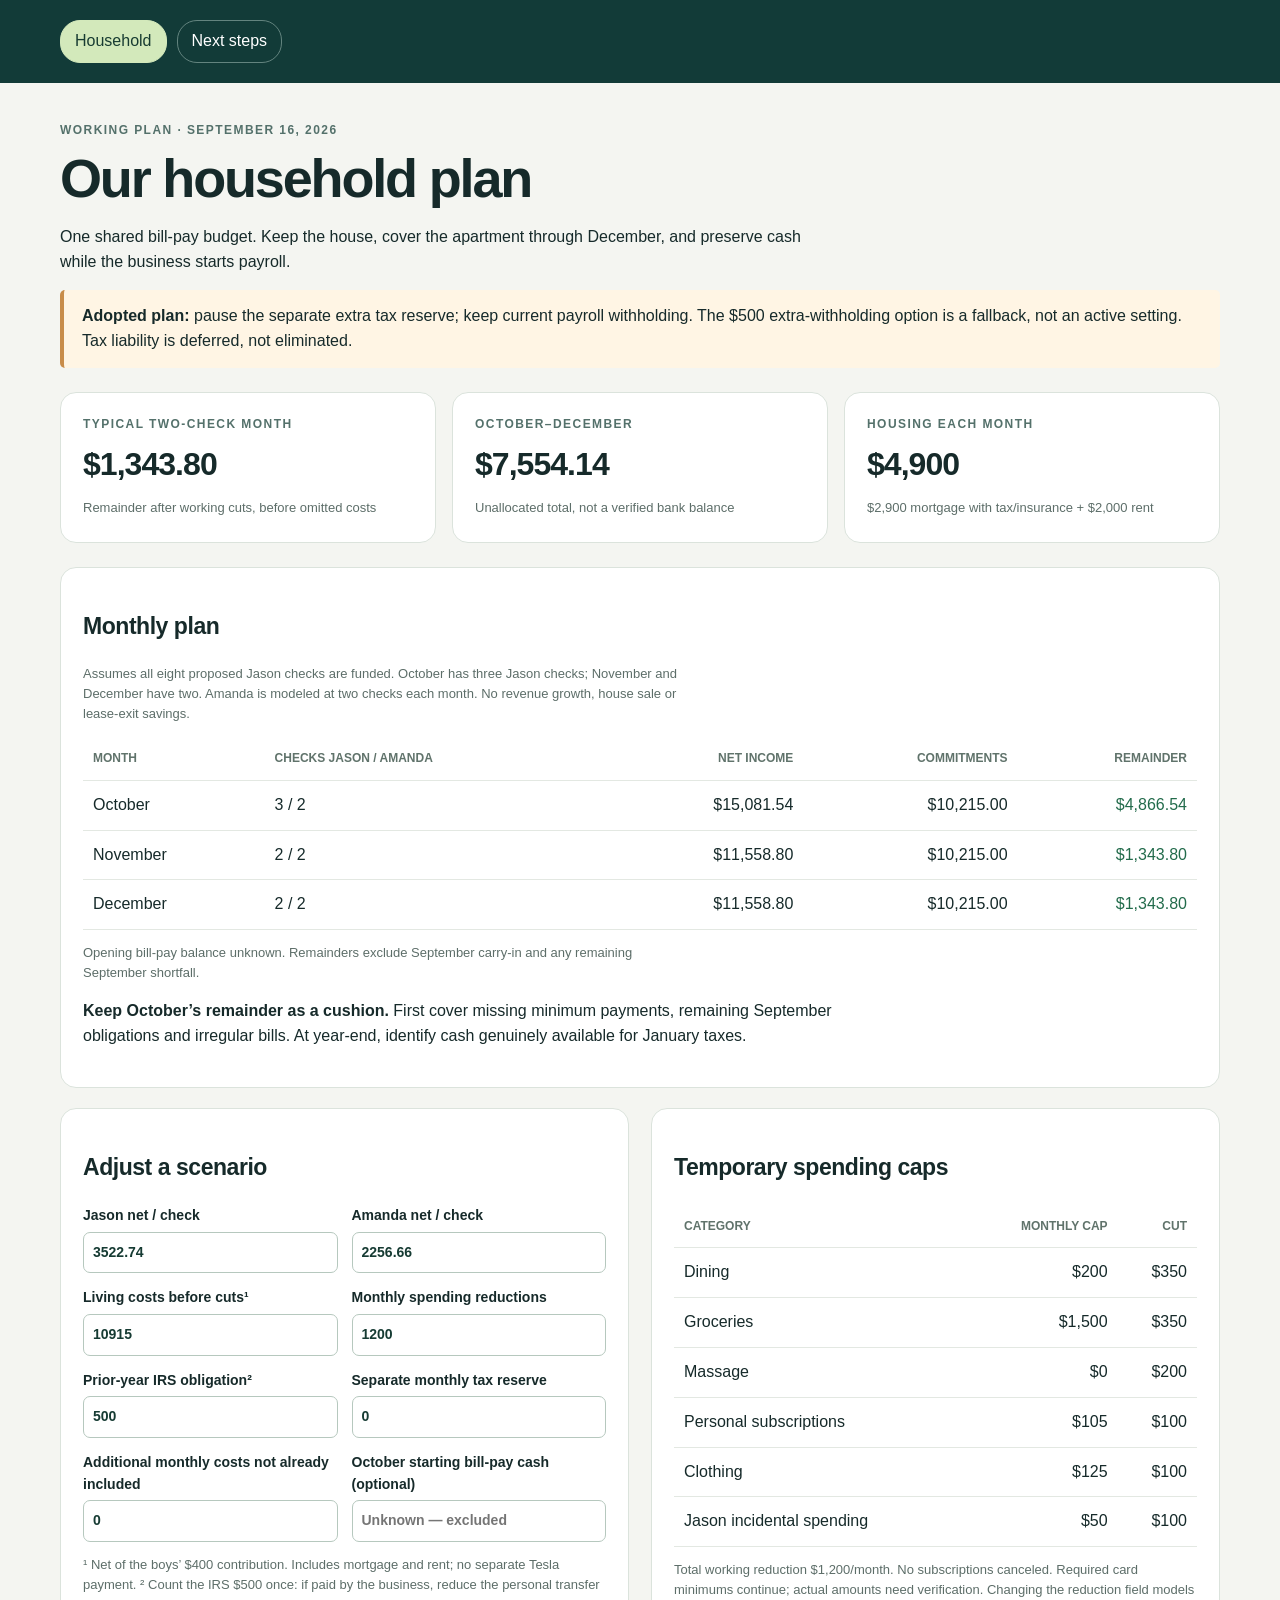
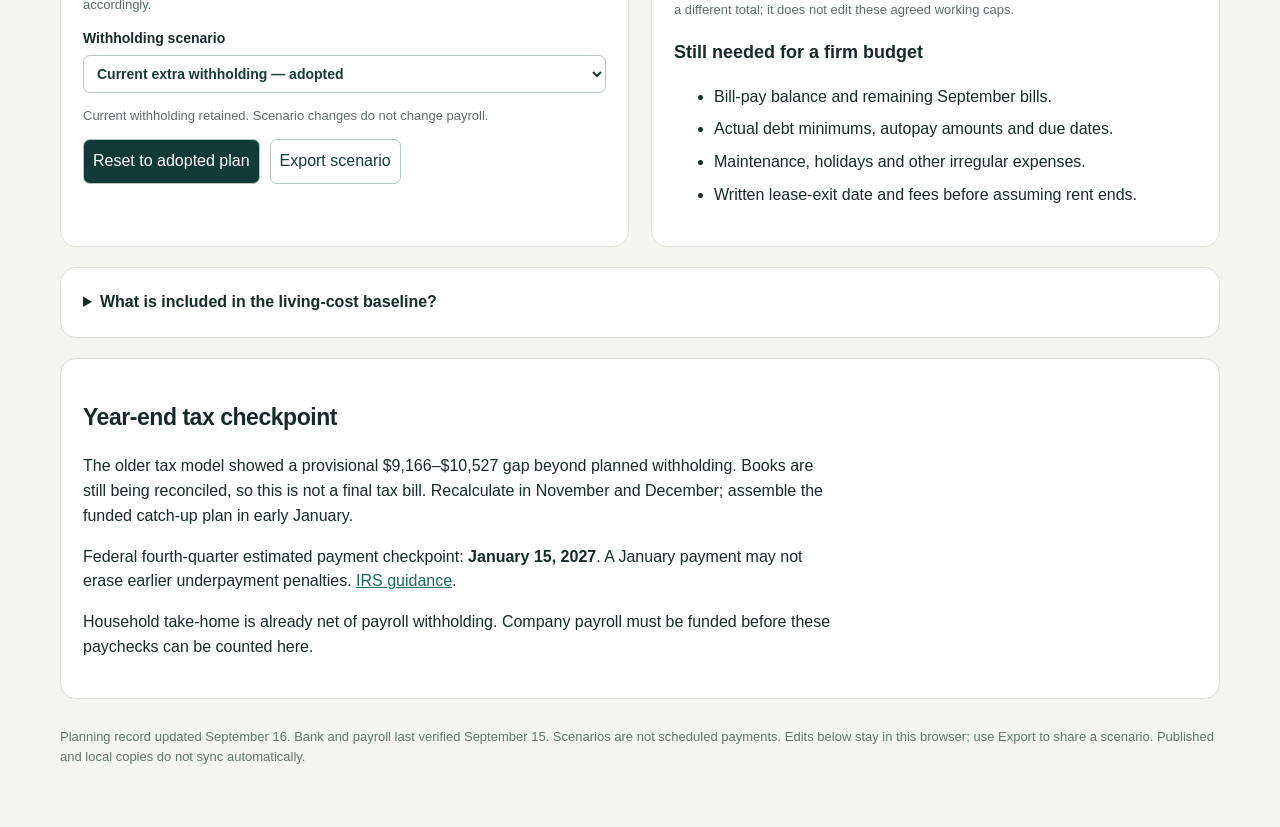
==== commit 6fcf25eb: "Update household board for adopted September–December budget" ====
--- a/budget.html
+++ b/budget.html
@@ -1,442 +1 @@
-<!doctype html>
-<html lang="en">
-<head>
-<meta charset="utf-8">
-<meta name="viewport" content="width=device-width,initial-scale=1">
-<meta name="robots" content="noindex,nofollow">
-<link rel="icon" href="data:image/svg+xml,<svg xmlns=%22http://www.w3.org/2000/svg%22 viewBox=%220 0 100 100%22><text y=%22.9em%22 font-size=%2290%22>🏡</text></svg>">
-<title>Two Households</title>
-<style>
-:root{
-  --paper:#f3f5f7; --card:#ffffff; --ink:#16202b; --ink-body:#39434e; --ink-soft:#66717d; --ink-faint:#98a2ac;
-  --rule:#dbe0e6; --hair:#eaeef1; --accent:#35618c; --sage:#3d7052; --sage-pale:#e6f0ea; --field:#eef1f5;
-  --jason:#35618c; --jason-pale:#e8eff6; --amanda:#8a5f12; --amanda-pale:#f7efdf; --warn:#ac4f3f}
-@media(prefers-color-scheme:dark){:root:not([data-theme="light"]){
-  --paper:#11161c; --card:#1a2129; --ink:#e9eef3; --ink-body:#c1cad3; --ink-soft:#8b96a2; --ink-faint:#68737e;
-  --rule:#2a333d; --hair:#212932; --accent:#7fb0dc; --sage:#79b48f; --sage-pale:#1a2620; --field:#212a33;
-  --jason:#7fb0dc; --jason-pale:#1c2a38; --amanda:#dcaf58; --amanda-pale:#2c2618; --warn:#dd8471}}
-:root[data-theme="dark"]{
-  --paper:#11161c; --card:#1a2129; --ink:#e9eef3; --ink-body:#c1cad3; --ink-soft:#8b96a2; --ink-faint:#68737e;
-  --rule:#2a333d; --hair:#212932; --accent:#7fb0dc; --sage:#79b48f; --sage-pale:#1a2620; --field:#212a33;
-  --jason:#7fb0dc; --jason-pale:#1c2a38; --amanda:#dcaf58; --amanda-pale:#2c2618; --warn:#dd8471}
-*{box-sizing:border-box}
-body{margin:0;background:var(--paper);color:var(--ink-body);font-family:-apple-system,BlinkMacSystemFont,"Segoe UI Variable Text","Segoe UI",Roboto,"Helvetica Neue",Arial,sans-serif;font-size:16.5px;line-height:1.66;-webkit-font-smoothing:antialiased}
-.disp{font-weight:700;letter-spacing:-.022em}
-.num{font-family:ui-monospace,SFMono-Regular,"SF Mono",Menlo,monospace;font-variant-numeric:tabular-nums;letter-spacing:-.01em}
-.wrap{max-width:960px;margin:0 auto;padding:56px 28px 96px}
-.kicker{font-size:11px;letter-spacing:.17em;text-transform:uppercase;color:var(--accent);font-weight:600;margin:0 0 15px}
-h1{font-size:clamp(34px,5.6vw,50px);line-height:1.05;margin:0;color:var(--ink);font-weight:700;letter-spacing:-.032em;text-wrap:balance}
-.rule-accent{width:52px;height:2px;background:var(--accent);margin:21px 0 19px}
-.lede{font-size:17px;line-height:1.6;color:var(--ink-soft);max-width:62ch;margin:0}
-section{margin-bottom:44px}
-.sechead{display:flex;align-items:baseline;gap:14px;margin-bottom:20px}
-.sechead h2{font-size:13px;letter-spacing:.13em;text-transform:uppercase;color:var(--ink-soft);font-weight:600;margin:0;white-space:nowrap}
-.sechead .fill{flex:1;height:1px;background:var(--rule)}
-.intro{font-size:15px;color:var(--ink-soft);margin:-8px 0 20px;max-width:66ch}
-.houses{display:grid;grid-template-columns:1fr 1fr;gap:40px}
-@media(max-width:760px){.houses{grid-template-columns:1fr;gap:34px}}
-.house{border-top:3px solid var(--rule);padding-top:16px}
-.house.hj{border-top-color:var(--jason)} .house.ha{border-top-color:var(--amanda)}
-.house.hj .htotal{border-top-color:var(--jason)} .house.hj .htotal .amt{color:var(--jason)}
-.house.ha .htotal{border-top-color:var(--amanda)} .house.ha .htotal .amt{color:var(--amanda)}
-.house h3{font-size:21px;font-weight:700;letter-spacing:-.022em;color:var(--ink);margin:0 0 3px}
-.house .place{font-size:13px;color:var(--ink-faint);margin:0 0 18px}
-.line{display:flex;align-items:baseline;gap:8px;padding:6px 0}
-.line+.line{border-top:1px solid var(--hair)}
-.line label{font-size:14px;color:var(--ink-body)}
-.line .dots{flex:1;border-bottom:1px dotted var(--rule);transform:translateY(-3px);min-width:12px}
-input.f{width:78px;text-align:right;font-size:14px;padding:2px 4px;color:var(--ink);background:transparent;border:none;border-bottom:1px solid var(--rule)}
-input.f:hover{background:var(--field)}
-input.f:focus{outline:none;border-bottom:1.5px solid var(--accent);background:var(--field)}
-.ck{width:auto;accent-color:var(--accent)}
-.line.credit label,.line.credit input{color:var(--sage)}
-.htotal{display:flex;justify-content:space-between;align-items:baseline;margin-top:18px;padding-top:13px;border-top:2px solid var(--ink)}
-.htotal .lbl{font-size:12px;letter-spacing:.11em;text-transform:uppercase;color:var(--ink-soft);font-weight:600}
-.htotal .amt{font-size:25px;font-weight:700;letter-spacing:-.025em;color:var(--ink)}
-.combined{background:var(--card);border:1px solid var(--rule);border-radius:3px;padding:32px 36px;display:flex;flex-wrap:wrap;gap:32px;align-items:flex-end;justify-content:space-between}
-.big .lbl,.annual .lbl{font-size:11px;letter-spacing:.15em;text-transform:uppercase;color:var(--ink-soft);font-weight:600;margin-bottom:8px}
-.big .amt{font-size:clamp(38px,6.4vw,54px);font-weight:700;line-height:1;color:var(--ink);letter-spacing:-.034em}
-.big .sub{font-size:13.5px;color:var(--ink-faint);margin-top:8px}
-.annual{text-align:right}.annual .amt{font-size:26px;font-weight:700;letter-spacing:-.025em;color:var(--ink)}
-.ledger{display:grid;grid-template-columns:1fr auto;gap:0 22px;max-width:580px}
-.ledger .l,.ledger .v{font-size:14.5px;padding:7px 0;border-bottom:1px solid var(--hair)}
-.ledger .v{text-align:right;color:var(--ink)}
-.ledger .l.tot,.ledger .v.tot{border-bottom:none;border-top:2px solid var(--ink);font-weight:600;padding-top:11px;font-size:16px}
-.ledger .v.pos{color:var(--sage)}
-.ledger .l.sub{color:var(--ink-soft);padding-left:14px}
-.inputrow{display:flex;align-items:baseline;gap:10px;margin-bottom:9px;font-size:14.5px}
-.inputrow label{color:var(--ink-soft)}
-.inputrow input.f{width:92px;font-size:14.5px}
-.margin-note{background:var(--sage-pale);border-radius:3px;padding:25px 30px;margin-top:25px}
-.margin-note h4{font-size:18px;font-weight:700;letter-spacing:-.02em;color:var(--ink);margin:0 0 10px}
-.margin-note p{margin:0 0 11px;font-size:14.5px;color:var(--ink-body);max-width:64ch}
-.margin-note p:last-child{margin-bottom:0}
-.hl{color:var(--accent);font-weight:600}
-.proceeds,.notesbox,.panel{border:1px solid var(--rule);border-radius:3px;padding:26px 30px;background:var(--card)}
-.grid2{display:grid;grid-template-columns:1fr 1fr;gap:26px}
-@media(max-width:760px){.grid2{grid-template-columns:1fr}}
-.dial{background:var(--sage-pale);border-radius:3px;padding:26px 30px;margin-bottom:24px}
-.dial .top{display:flex;flex-wrap:wrap;gap:26px;align-items:flex-end;justify-content:space-between}
-.dial .lbl{font-size:11px;letter-spacing:.15em;text-transform:uppercase;color:var(--ink-soft);font-weight:600;margin-bottom:7px}
-.dial .amt{font-size:36px;font-weight:700;line-height:1;color:var(--ink);letter-spacing:-.03em}
-.dial .amt small{font-size:.36em;letter-spacing:0;color:var(--ink-soft)}
-input[type=range]{width:100%;margin:20px 0 4px;accent-color:var(--accent)}
-.scale{display:flex;justify-content:space-between;font-size:12px;color:var(--ink-faint)}
-.paywall{display:grid;grid-template-columns:auto 1fr auto;gap:8px 16px;align-items:baseline;font-size:14.5px}
-.paywall .n{color:var(--ink);font-weight:600}
-.paywall .d{border-bottom:1px dotted var(--rule);transform:translateY(-3px)}
-.notesbox h4,.panel h4{font-size:17.5px;font-weight:700;letter-spacing:-.02em;color:var(--ink);margin:0 0 4px}
-.notesbox .hint,.panel .hint{font-size:13px;color:var(--ink-faint);margin:0 0 14px;max-width:62ch}
-.pad{min-height:110px;font-size:14.5px;line-height:1.7;color:var(--ink-body);outline:none}
-.pad p{margin:0 0 8px}
-.pad:empty::before{content:"Type here — saved in this browser.";color:var(--ink-faint)}
-button.share{font:inherit;font-size:14px;font-weight:600;color:var(--paper);background:var(--accent);border:none;border-radius:3px;padding:9px 18px;cursor:pointer}
-button.share:hover{filter:brightness(1.08)}
-button.share:focus-visible{outline:2px solid var(--ink);outline-offset:2px}
-.said{font-size:13px;color:var(--sage);margin-left:12px}
-.foot{border-top:1px solid var(--rule);padding-top:24px;margin-top:48px}
-.foot h4{font-size:11px;letter-spacing:.15em;text-transform:uppercase;color:var(--ink-soft);font-weight:600;margin:0 0 13px}
-.foot dl{margin:0;display:grid;grid-template-columns:auto 1fr;gap:8px 20px}
-@media(max-width:600px){.foot dl{grid-template-columns:1fr;gap:2px 0}.foot dd{margin-bottom:10px}}
-.foot dt{font-size:13.5px;color:var(--ink);font-weight:600;white-space:nowrap}
-.foot dd{margin:0;font-size:13.5px;color:var(--ink-soft);max-width:70ch}
-a{color:var(--accent)}
-@media(prefers-reduced-motion:reduce){*{transition:none!important}}
-
-.sitenav a{display:inline-block;padding:11px 18px 12px;font-size:14.5px;font-weight:650;
-  text-decoration:none;color:var(--soft);border-bottom:3px solid transparent;margin-bottom:-1px}
-.sitenav a:hover{color:var(--ink)}
-.sitenav a.on{color:var(--ink);border-bottom-color:var(--amanda)}
-@media(max-width:520px){.sitenav a{padding:10px 13px;font-size:13.5px}}
-
-.sitenav{position:sticky;top:0;z-index:50;background:var(--paper);
-  display:flex;gap:0;flex-wrap:wrap;margin:0 0 30px;border-bottom:1px solid var(--rule)}
-.toc{display:flex;flex-wrap:wrap;gap:7px 0;align-items:baseline;margin:0 0 40px;
-  padding:20px 0 22px;border-top:1px solid var(--rule);border-bottom:1px solid var(--rule)}
-.toc .tl{flex:0 0 100%;font-size:11px;letter-spacing:.16em;text-transform:uppercase;
-  color:var(--faint);font-weight:700;margin-bottom:10px}
-.toc a{font-size:14.5px;color:var(--soft);text-decoration:none;padding:3px 0;margin-right:20px;
-  border-bottom:1px solid transparent;white-space:nowrap}
-.toc a:hover{color:var(--ink);border-bottom-color:var(--amanda)}
-.toc a.c{color:var(--ink);font-weight:750;margin-right:22px}
-.toc a.c::before{content:"— ";color:var(--amanda)}
-h2[id],.chap[id]{scroll-margin-top:76px}
-html{scroll-behavior:smooth}
-@media(prefers-reduced-motion:reduce){html{scroll-behavior:auto}}
-@media(max-width:520px){.toc a{font-size:13.5px;margin-right:15px}}
-</style>
-</head>
-<body>
-
-<div class="wrap">
-<nav class="sitenav"><a href="./index.html">The plan</a><a href="./budget.html" class="on">Budget calculator</a><a href="./todo.html">What needs doing</a><a href="./fsbo.html">Selling the house</a></nav>
-<div class="masthead">
-  <p class="kicker">Household Plan · August 2026</p>
-  <h1 class="disp">Two Households</h1>
-  <div class="rule-accent"></div>
-  <p style="margin:0 0 14px;font-size:14px"><a href="./index.html">← back to the whole picture</a></p>
-  <p class="lede">Every figure here is editable. Change anything and the whole plan re-runs — including the date the business debt is gone.</p>
-<nav class="toc"><span class="tl">On this page</span><a href="#what-each-household-costs">What each household costs</a><a href="#the-deposit">The deposit</a><a href="#the-business-debt-and-when-its-gone">The business debt, and when it's gone</a><a href="#onetime-money">One-time money</a></nav>
-</div>
-
-<section style="margin-top:38px">
-  <div class="sechead"><h2 id="what-each-household-costs">What each household costs</h2><div class="fill"></div></div>
-  <p class="intro">All four vehicles ride on one policy on Amanda's side — hers, Jason's, Eli's and Jacob's — which is cheaper than separate policies. Eli and Jacob's $400 contribution comes off the bottom.</p>
-  <div class="houses">
-    <div class="house hj">
-      <h3 class="disp">Jason</h3><p class="place">Condo · one adult</p>
-      <div class="line"><label for="j0">Rent</label><span class="dots"></span><input class="num f" id="j0" type="number" value="2000"></div>
-<div class="line"><label for="j1">Electric</label><span class="dots"></span><input class="num f" id="j1" type="number" value="100"></div>
-<div class="line"><label for="j2">Gas</label><span class="dots"></span><input class="num f" id="j2" type="number" value="20"></div>
-<div class="line"><label for="j3">Groceries</label><span class="dots"></span><input class="num f" id="j3" type="number" value="450"></div>
-<div class="line"><label for="j4">Dining out</label><span class="dots"></span><input class="num f" id="j4" type="number" value="250"></div>
-<div class="line"><label for="j5">Renters insurance</label><span class="dots"></span><input class="num f" id="j5" type="number" value="18"></div>
-<div class="line"><label for="j6">Fuel &amp; upkeep</label><span class="dots"></span><input class="num f" id="j6" type="number" value="90"></div>
-<div class="line"><label for="j7">Household supplies</label><span class="dots"></span><input class="num f" id="j7" type="number" value="75"></div>
-<div class="line"><label for="j8">Personal</label><span class="dots"></span><input class="num f" id="j8" type="number" value="150"></div>
-<div class="line"><label for="j9">Health out-of-pocket</label><span class="dots"></span><input class="num f" id="j9" type="number" value="100"></div>
-<div class="line"><label for="j10">Subscriptions</label><span class="dots"></span><input class="num f" id="j10" type="number" value="40"></div>
-      <div class="htotal"><span class="lbl">Monthly</span><span class="amt num disp" id="jTotal">—</span></div>
-    </div>
-    <div class="house ha">
-      <h3 class="disp">Amanda, Eli, Jacob &amp; Joseph</h3><p class="place">Rental · one adult, three boys (two driving)</p>
-      <div class="line"><label for="a0">Rent</label><span class="dots"></span><input class="num f" id="a0" type="number" value="2600"></div>
-<div class="line"><label for="a1">Electric</label><span class="dots"></span><input class="num f" id="a1" type="number" value="150"></div>
-<div class="line"><label for="a2">Gas / heat</label><span class="dots"></span><input class="num f" id="a2" type="number" value="65"></div>
-<div class="line"><label for="a3">Water &amp; sewer</label><span class="dots"></span><input class="num f" id="a3" type="number" value="60"></div>
-<div class="line"><label for="a4">Groceries</label><span class="dots"></span><input class="num f" id="a4" type="number" value="1400"></div>
-<div class="line"><label for="a5">Dining out</label><span class="dots"></span><input class="num f" id="a5" type="number" value="225"></div>
-<div class="line"><label for="a6">Car insurance — all 4 vehicles</label><span class="dots"></span><input class="num f" id="a6" type="number" value="750"></div>
-<div class="line"><label for="a7">Renters insurance</label><span class="dots"></span><input class="num f" id="a7" type="number" value="22"></div>
-<div class="line"><label for="a8">Fuel</label><span class="dots"></span><input class="num f" id="a8" type="number" value="200"></div>
-<div class="line"><label for="a9">Household supplies</label><span class="dots"></span><input class="num f" id="a9" type="number" value="175"></div>
-<div class="line"><label for="a10">Boys — activities &amp; sports</label><span class="dots"></span><input class="num f" id="a10" type="number" value="350"></div>
-<div class="line"><label for="a11">Boys — school</label><span class="dots"></span><input class="num f" id="a11" type="number" value="150"></div>
-<div class="line"><label for="a12">Boys — clothing</label><span class="dots"></span><input class="num f" id="a12" type="number" value="225"></div>
-<div class="line"><label for="a13">Personal (Amanda)</label><span class="dots"></span><input class="num f" id="a13" type="number" value="150"></div>
-<div class="line"><label for="a14">Health out-of-pocket</label><span class="dots"></span><input class="num f" id="a14" type="number" value="175"></div>
-<div class="line"><label for="a15">Subscriptions</label><span class="dots"></span><input class="num f" id="a15" type="number" value="50"></div>
-<div class="line credit"><label for="c0">− Eli &amp; Jacob (car insurance)</label><span class="dots"></span><input class="num f" id="c0" type="number" value="400"></div>
-      <div class="htotal"><span class="lbl">Monthly, net</span><span class="amt num disp" id="aTotal">—</span></div>
-    </div>
-  </div>
-</section>
-
-<section>
-  <div class="combined">
-    <div class="big"><div class="lbl">Both households, monthly</div>
-      <div class="amt num disp" id="combMo">—</div>
-      <div class="sub">everything it takes to run two homes</div></div>
-    <div class="annual"><div class="lbl">Annually</div>
-      <div class="amt num disp" id="combYr">—</div></div>
-  </div>
-</section>
-
-<section>
-  <div class="sechead"><h2 id="the-deposit">The deposit</h2><div class="fill"></div></div>
-  <p class="intro">Jason deposits into the family account every other Friday, opposite Amanda's paycheck — so money lands every week rather than in two lumps. Move the slider to see what any amount does to everything downstream.</p>
-  <div class="dial">
-    <div class="top">
-      <div><div class="lbl">Every other Friday</div><div class="amt num disp" id="depBi">—</div></div>
-      <div style="text-align:right"><div class="lbl">Per month</div><div class="amt num disp" id="depMo" style="font-size:30px">—</div></div>
-    </div>
-    <input type="range" id="dep" min="0" max="2600" step="25" value="1400">
-    <div class="scale"><span>$0</span><span>$1,300</span><span>$2,600</span></div>
-  </div>
-  <div class="grid2">
-    <div class="panel">
-      <h4 class="disp">What lands for Amanda</h4>
-      <div class="inputrow" style="margin-top:10px"><label for="am">Amanda — net income / mo</label><input class="num f" id="am" type="number" value="5000"></div>
-      <div class="ledger" id="amFlow" style="margin-top:10px"></div>
-      <p class="hint" style="margin-top:14px" id="amWeek"></p>
-    </div>
-    <div class="panel">
-      <h4 class="disp">What the business has to cover</h4>
-      <p class="hint">Household income never touches business debt. This is business money only.</p>
-      <div class="inputrow"><label for="biz">Business net income / mo</label><input class="num f" id="biz" type="number" value="12187"></div>
-      <div class="inputrow"><label for="tax">Income tax / mo</label><input class="num f" id="tax" type="number" value="1414"></div>
-      <div class="inputrow"><label for="ptax">Employer payroll tax / mo</label><input class="num f" id="ptax" type="number" value="351"></div>
-      <div class="inputrow"><label for="irs">IRS installment (prior yrs)</label><input class="num f" id="irs" type="number" value="500"></div>
-      <div class="ledger" id="bizFlow" style="margin-top:14px"></div>
-    </div>
-  </div>
-</section>
-
-<section>
-  <div class="sechead"><h2 id="the-business-debt-and-when-its-gone">The business debt, and when it's gone</h2><div class="fill"></div></div>
-  <p class="intro">Whatever the business has left after taxes, both households and the deposit gets split: the cash reserve fills first, then everything goes at the debt, worst rate first. No consolidation loan, no bank. <b>The clock starts January 2027</b> — Sept through Dec is consumed by catching payroll and the year's tax up in one run, so the debt sits at minimums until then.</p>
-  <div class="grid2">
-    <div class="panel">
-      <div class="line"><label for="d0">American Express</label><span class="dots"></span><input class="num f" id="d0" type="number" value="25000"><input class="num f" id="r0" type="number" step="0.1" value="24.5" style="width:52px">%</div>
-      <div class="line"><label for="d1">Apple / Goldman</label><span class="dots"></span><input class="num f" id="d1" type="number" value="10000"><input class="num f" id="r1" type="number" step="0.1" value="24" style="width:52px">%</div>
-      <div class="line"><label for="d2">Loan from Jason's dad</label><span class="dots"></span><input class="num f" id="d2" type="number" value="30000"><input class="num f" id="r2" type="number" step="0.1" value="10" style="width:52px">%</div>
-      <div class="htotal"><span class="lbl">Total owed</span><span class="amt num disp" id="dTot">—</span></div>
-      <div style="margin-top:22px;padding-top:18px;border-top:1px solid var(--rule)">
-        <div class="lbl" style="font-size:11px;letter-spacing:.15em;text-transform:uppercase;color:var(--ink-soft);font-weight:600;margin-bottom:12px">Cash reserve — funded first</div>
-        <div class="line"><label for="rsv">Set aside each month</label><span class="dots"></span><input class="num f" id="rsv" type="number" value="1500"></div>
-        <div class="line"><label for="rsvT">Target ($10k business + $5k family)</label><span class="dots"></span><input class="num f" id="rsvT" type="number" value="15000"></div>
-      </div>
-    </div>
-    <div class="panel">
-      <h4 class="disp">Payoff</h4>
-      <div class="paywall" id="payoff" style="margin-top:14px"></div>
-    </div>
-  </div>
-  <div class="margin-note">
-    <h4 class="disp" id="mTitle">The one real trade-off</h4>
-    <p id="mBody"></p>
-    <p id="mTrade"></p>
-  </div>
-</section>
-
-<section>
-  <div class="sechead"><h2 id="onetime-money">One-time money</h2><div class="fill"></div></div>
-  <div class="proceeds">
-    <div class="inputrow"><label for="eq">House — expected net at close</label><input class="num f" id="eq" type="number" value="20000"></div>
-    <div class="inputrow"><label for="eq2">Tractor &amp; household items sold</label><input class="num f" id="eq2" type="number" value="3500"></div>
-    <p style="margin:6px 0 16px;font-size:14.5px;color:var(--ink-soft);max-width:66ch">Personal money clearing personal debt. The $65,000 on the business is a separate pile, paid from business income above. <b>The item sales are the near-term one:</b> roughly $3,500 against the $3,939 that Sept–Dec runs short while payroll catches up — that alone is what keeps the fall off a credit card.</p>
-    <div class="line"><label for="da0" style="display:flex;align-items:center;gap:9px;cursor:pointer"><input type="checkbox" class="ck" id="dk0" checked><span>Student loans</span></label><span class="dots"></span><input class="num f" id="da0" type="number" value="15000"></div>
-<div class="line"><label for="da1" style="display:flex;align-items:center;gap:9px;cursor:pointer"><input type="checkbox" class="ck" id="dk1" checked><span>Credit cards (remainder)</span></label><span class="dots"></span><input class="num f" id="da1" type="number" value="2000"></div>
-<div class="line"><label for="da2" style="display:flex;align-items:center;gap:9px;cursor:pointer"><input type="checkbox" class="ck" id="dk2"><span>IRS back taxes (incl. 2025 filing)</span></label><span class="dots"></span><input class="num f" id="da2" type="number" value="20000"></div>
-    <div class="ledger" id="eqFlow" style="margin-top:16px"></div>
-    <p style="margin:14px 0 0;font-size:14.5px;color:var(--ink-body);max-width:64ch" id="eqNote"></p>
-  </div>
-</section>
-
-<section>
-  <div class="panel" style="margin-top:22px">
-    <h4 class="disp">Sending your version over</h4>
-    <p class="hint">Changes save in this browser. To send your version to the other person, copy a link — it carries every number you've entered.</p>
-    <button class="share" id="shareBtn" type="button">Copy a link with these numbers</button>
-    <span class="said" id="said"></span>
-  </div>
-</section>
-
-<div class="foot">
-  <h4>Notes on the figures</h4>
-  <dl>
-    <dt>Business income</dt><dd>Annualized from $91,401 through 7.5 months — about $146,000 a year. That span includes February and April, the year's two weakest months, and none of the accounts added in July. Deliberately conservative.</dd>
-    <dt>Income tax</dt><dd>$16,968 for 2026, married filing jointly — calculated from the published 2026 brackets against actual business profit and the $55,000 W-2 salary, including the QBI deduction. Not a placeholder percentage. It gets withheld from the eight remaining paychecks, so nothing is owed in April.</dd>
-    <dt>Health insurance</dt><dd>Settled: Amanda carries all five of us through her employer and maxes the HSA at the $8,750 family limit. That's why there's no premium line in either column — only out-of-pocket.</dd>
-    <dt>Actuals vs. estimates</dt><dd>Rent, utilities, the boys' insurance contribution and Amanda's income are real. Groceries, activities, clothing and personal spending are estimates — overwrite them as the actual bills arrive.</dd>
-    <dt>IRS back taxes</dt><dd>About $5,000–6,000 owed now plus $5,000–8,000 expected once the 2025 return is filed. That arithmetic reaches $10,000–14,000; it's carried at $20,000 as a safe number. The $6,000 spread is worth resolving — it decides whether the house proceeds clear this line outright.</dd>
-    <dt>Why a reserve</dt><dd>2026 ran between $1,425 and $25,038 of net income a month. Two months of seven landed below what it takes to run everything — in a year averaging $12,899. That swing is normal for commission income; having no cash against it is what put $65,000 on the cards. $10,000 in the business covers the deepest month with room; $5,000 in the family account covers a surprise without a phone call.</dd>
-    <dt>Car insurance</dt><dd>$750/mo for all four vehicles is a quote, not a bill. Michigan with two teen drivers can come in higher — worth confirming before it's locked in.</dd>
-  </dl>
-</div>
-</div>
-
-<script>
-const money=n=>(n<0?"−":"")+"$"+Math.abs(Math.round(n)).toLocaleString();
-const val=id=>parseFloat((document.getElementById(id)||{}).value)||0;
-const set=(id,t)=>{const e=document.getElementById(id);if(e)e.textContent=t};
-const PMT=[165,60,500];
-const MON=["Jan","Feb","Mar","Apr","May","Jun","Jul","Aug","Sep","Oct","Nov","Dec"];
-// real paydown starts Jan 2027 -- Sept-Dec 2026 is consumed by payroll catch-up
-function mlabel(m){const t=m-1;return MON[t%12]+" "+(2027+Math.floor(t/12));}
-
-function avalanche(monthly,resRate,resTarget){
-  resRate=resRate||0; resTarget=resTarget||0;
-  const d=[0,1,2].map(i=>({b:val("d"+i),r:val("r"+i)/100,n:i}));
-  const tot=d.reduce((s,x)=>s+x.b,0);
-  if(tot<=0) return {months:0,interest:0,gone:{},done:true,resFull:resTarget>0?Math.ceil(resTarget/Math.max(resRate,1)):null};
-  const minRate=d.reduce((s,x)=>s+x.b*x.r/12,0);
-  if(monthly-resRate<=minRate&&resTarget>0){} // reserve phase may dip below interest; handled below
-  if(monthly<=minRate) return {months:null,interest:null,gone:{},done:false,minNeeded:minRate};
-  let interest=0,gone={},res=0,resFull=null;
-  for(let m=1;m<=600;m++){
-    const put=Math.min(resRate,Math.max(resTarget-res,0)); res+=put;
-    if(res>=resTarget&&resFull===null&&resTarget>0) resFull=m;
-    d.forEach(x=>{if(x.b>0){const i=x.b*x.r/12;x.b+=i;interest+=i;}});
-    let pay=monthly-put;
-    d.slice().sort((a,b)=>b.r-a.r).forEach(x=>{
-      if(x.b<=0||pay<=0)return;
-      const p=Math.min(pay,x.b);x.b-=p;pay-=p;
-      if(x.b<=0.005&&gone[x.n]===undefined)gone[x.n]=m;
-    });
-    if(d.every(x=>x.b<=0.005)) return {months:m,interest:interest,gone:gone,done:true,resFull:resFull};
-  }
-  return {months:null,interest:null,gone:{},done:false,resFull:resFull};
-}
-
-function calc(){
-  let jT=0; for(let i=0;i<11;i++) jT+=val("j"+i);
-  let aG=0; for(let i=0;i<16;i++) aG+=val("a"+i);
-  const aT=aG-val("c0"), need=jT+aT;
-  set("jTotal",money(jT)); set("aTotal",money(aT));
-  set("combMo",money(need)); set("combYr",money(need*12));
-
-  const depBi=val("dep"), depMo=depBi*26/12;
-  set("depBi",money(depBi)); set("depMo",money(depMo));
-
-  // Amanda's side
-  const am=val("am"), lands=am+depMo, left=lands-aT;
-  document.getElementById("amFlow").innerHTML=
-    '<div class="l">Amanda\'s paycheck</div><div class="v num">'+money(am)+'</div>'+
-    '<div class="l">Jason\'s deposit</div><div class="v num pos">'+money(depMo)+'</div>'+
-    '<div class="l">Landing each month</div><div class="v num">'+money(lands)+'</div>'+
-    '<div class="l">less household costs</div><div class="v num">−'+money(aT).slice(1)+'</div>'+
-    '<div class="l tot">'+(left<0?"Short each month":"Left over")+'</div><div class="v num tot">'+money(left)+'</div>';
-  const wk=(am+depMo)*12/52;
-  document.getElementById("amWeek").innerHTML= left<0
-    ? 'At this deposit the household comes up <b>'+money(-left)+'</b> short each month. Raise the deposit, or trim a line above.'
-    : 'Roughly <b>'+money(wk)+' landing every week</b> — your paycheck one Friday, Jason\'s deposit the next. The '+money(left)+' left over is yours to save, absorb a surprise, or put toward the boys.';
-
-  // Business side
-  const biz=val("biz"),tax=val("tax"),ptax=val("ptax"),irs=val("irs");
-  const surplus=biz-tax-ptax-irs-jT-depMo;
-  document.getElementById("bizFlow").innerHTML=
-    '<div class="l">Business net income</div><div class="v num">'+money(biz)+'</div>'+
-    '<div class="l sub">less income tax</div><div class="v num">−'+money(tax).slice(1)+'</div>'+
-    '<div class="l sub">less employer payroll tax</div><div class="v num">−'+money(ptax).slice(1)+'</div>'+
-    '<div class="l sub">less IRS installment</div><div class="v num">−'+money(irs).slice(1)+'</div>'+
-    '<div class="l sub">less Jason\'s household</div><div class="v num">−'+money(jT).slice(1)+'</div>'+
-    '<div class="l sub">less deposit to family</div><div class="v num">−'+money(depMo).slice(1)+'</div>'+
-    '<div class="l tot">'+(surplus<0?"Short":"Goes at the debt")+'</div><div class="v num tot">'+money(surplus)+'</div>';
-
-  // Debt
-  const dTot=val("d0")+val("d1")+val("d2");
-  set("dTot",money(dTot));
-  const rsv=val("rsv"), rsvT=val("rsvT");
-  const res=avalanche(surplus,rsv,rsvT);
-  const names=["Amex","Apple","Dad"];
-  const box=document.getElementById("payoff");
-  if(res.done&&res.months===0){
-    box.innerHTML='<div class="n" style="grid-column:1/-1">Nothing owed.</div>';
-  }else if(!res.done){
-    box.innerHTML='<div class="n" style="grid-column:1/-1">'+money(surplus)+' a month doesn\'t cover the interest, so the balance grows. It needs at least <b>'+money(res.minNeeded||0)+'</b> a month just to hold steady.</div>';
-  }else{
-    let h='';
-    if(res.resFull) h+='<div style="color:var(--sage)">Reserve funded</div><div class="d"></div><div class="n num" style="color:var(--sage)">'+mlabel(res.resFull)+'</div>';
-    [0,1,2].forEach(i=>{ if(res.gone[i]!==undefined&&val("d"+i)>0)
-      h+='<div>'+names[i]+'</div><div class="d"></div><div class="n num">'+mlabel(res.gone[i])+'</div>'; });
-    h+='<div style="border-top:2px solid var(--ink);padding-top:9px;font-weight:600">Debt-free</div>'+
-       '<div class="d" style="border-top:2px solid var(--ink);border-bottom:none"></div>'+
-       '<div class="n num" style="border-top:2px solid var(--ink);padding-top:9px;font-size:17px">'+mlabel(res.months)+'</div>'+
-       '<div style="color:var(--ink-soft)">Total interest</div><div class="d"></div><div class="n num" style="font-weight:400">'+money(res.interest)+'</div>'+
-       '<div style="color:var(--ink-soft)">Months from Jan 2027</div><div class="d"></div><div class="n num" style="font-weight:400">'+res.months+'</div>';
-    box.innerHTML=h;
-  }
-
-  const b=document.getElementById("mBody"),t=document.getElementById("mTrade");
-  if(res.done&&res.months>0){
-    b.innerHTML='After taxes, both households and a <span class="hl">'+money(depBi)+'</span> deposit, the business has <span class="hl">'+money(surplus)+' a month</span> left. '+(rsv>0?'<span class="hl">'+money(rsv)+'</span> of that builds the reserve until it hits '+money(rsvT)+(res.resFull?' in <span class="hl">'+mlabel(res.resFull)+'</span>':'')+'; the rest goes at the debt, which clears <span class="hl">'+mlabel(res.months)+'</span>.':'All of it goes at the debt, which clears <span class="hl">'+mlabel(res.months)+'</span>.')+' Sept through Dec 2026 is consumed by the payroll catch-up, so this clock starts in January.';
-    const altD=avalanche(surplus-200*26/12,rsv,rsvT), altR=avalanche(surplus,0,0);
-    t.innerHTML= 'Three claims on the same <b>'+money(surplus)+'</b>. '+
-      (altD.done&&altD.months?'Raising the deposit $200 every other Friday moves debt-free to <span class="hl">'+mlabel(altD.months)+'</span>. ':'')+
-      (rsv>0&&altR.done&&altR.months?'Skipping the reserve entirely would get there by <span class="hl">'+mlabel(altR.months)+'</span> — five months sooner, with no protection against a February or an April. ':'')+
-      'There is no fourth pile.';
-  }else if(surplus<0){
-    b.innerHTML='At a <span class="hl">'+money(depBi)+'</span> deposit the business runs <span class="hl">'+money(-surplus)+' a month</span> short before a dollar reaches the debt.';
-    t.textContent='Lower the deposit, trim a household line, or the growth still coming onto the books has to cover it.';
-  }else{
-    b.innerHTML='At a <span class="hl">'+money(depBi)+'</span> deposit only <span class="hl">'+money(surplus)+' a month</span> reaches the debt — less than the interest, so the balance grows.';
-    t.textContent='The deposit and the debt are the same money. This deposit is above what the business can carry.';
-  }
-
-  // Proceeds
-  const eq=val("eq")+val("eq2"); let used=0,freed=0,rows="";
-  for(let i=0;i<3;i++){
-    if(document.getElementById("dk"+i).checked){
-      const a=val("da"+i); used+=a; freed+=PMT[i];
-      rows+='<div class="l sub">'+document.querySelector('label[for="da'+i+'"] span').textContent+'</div><div class="v num">−'+money(a).slice(1)+'</div>';
-    }
-  }
-  const rem=eq-used;
-  document.getElementById("eqFlow").innerHTML=
-    '<div class="l">House at close</div><div class="v num pos">'+money(val("eq"))+'</div>'+
-    '<div class="l">Tractor &amp; household items</div><div class="v num pos">'+money(val("eq2"))+'</div>'+rows+
-    '<div class="l tot">Remaining</div><div class="v num tot">'+money(rem)+'</div>';
-  document.getElementById("eqNote").innerHTML= rem<0
-    ? 'Payoffs exceed the proceeds by <span class="hl">'+money(-rem)+'</span> — untick one, or cover the difference from monthly margin.'
-    : 'Leaves <span class="hl">'+money(rem)+'</span> and frees <span class="hl">'+money(freed)+'</span> a month. That remainder covers about <span class="hl">'+(need>0?(rem/need).toFixed(1):"0")+' months</span> of both households.';
-}
-
-// ---- state: this browser, plus a shareable link ----
-const KEY="two-households";
-const snap=()=>{const o={};document.querySelectorAll("input").forEach(i=>{o[i.id]=i.type==="checkbox"?i.checked:i.value}); return o;};
-const apply=o=>{Object.keys(o).forEach(k=>{
-  const el=document.getElementById(k);if(!el)return;
-  if(el.type==="checkbox")el.checked=o[k];else el.value=o[k];});};
-const enc=s=>btoa(String.fromCharCode.apply(null,new TextEncoder().encode(s)));
-const dec=s=>new TextDecoder().decode(Uint8Array.from(atob(s),c=>c.charCodeAt(0)));
-function persist(){try{localStorage.setItem(KEY,JSON.stringify(snap()))}catch(e){}}
-function restore(){
-  if(location.hash.length>1){
-    try{apply(JSON.parse(dec(decodeURIComponent(location.hash.slice(1)))));return;}catch(e){}
-  }
-  try{const o=JSON.parse(localStorage.getItem(KEY)||"null");if(o)apply(o);}catch(e){}
-}
-document.addEventListener("input",()=>{calc();persist()});
-document.addEventListener("change",()=>{calc();persist()});
-document.getElementById("shareBtn").addEventListener("click",function(){
-  const url=location.origin+location.pathname+"#"+encodeURIComponent(enc(JSON.stringify(snap())));
-  const done=ok=>{document.getElementById("said").textContent=ok?"Copied — paste it into a text.":"Couldn't copy. Link is in the address bar.";
-    setTimeout(()=>{document.getElementById("said").textContent=""},4000);};
-  if(navigator.clipboard&&navigator.clipboard.writeText){
-    navigator.clipboard.writeText(url).then(()=>done(true),()=>{history.replaceState(null,"",url);done(false)});
-  }else{history.replaceState(null,"",url);done(false);}
-});
-restore();calc();
-</script></body>
-</html>
+<!doctype html><html lang="en"><head><meta charset="utf-8"><meta name="viewport" content="width=device-width,initial-scale=1"><meta name="robots" content="noindex,nofollow"><title>Our household plan · Finance plan</title><link rel="stylesheet" href="finance-board.css"></head><body><header><nav aria-label="Finance boards"><a href="index.html" aria-current="page">Household</a><a href="todo.html" >Next steps</a></nav></header><main><div class="eyebrow">Working plan · September 16, 2026</div><h1>Our household plan</h1><p>One shared bill-pay budget. Keep the house, cover the apartment through December, and preserve cash while the business starts payroll.</p><div class="note"><strong>Adopted plan:</strong> pause the separate extra tax reserve; keep current payroll withholding. The $500 extra-withholding option is a fallback, not an active setting. Tax liability is deferred, not eliminated.</div><div class="cards"><article class="card"><div class="eyebrow">Typical two-check month</div><div class="metric" id="hTypical"></div><small>Remainder after working cuts, before omitted costs</small></article><article class="card"><div class="eyebrow">October–December</div><div class="metric" id="hTotal"></div><small>Unallocated total, not a verified bank balance</small></article><article class="card"><div class="eyebrow">Housing each month</div><div class="metric">$4,900</div><small>$2,900 mortgage with tax/insurance + $2,000 rent</small></article></div><section><h2>Monthly plan</h2><p class="small">Assumes all eight proposed Jason checks are funded. October has three Jason checks; November and December have two. Amanda is modeled at two checks each month. No revenue growth, house sale or lease-exit savings.</p><div class="tablewrap"><table><thead><tr><th>Month</th><th>Checks Jason / Amanda</th><th class="money">Net income</th><th class="money">Commitments</th><th class="money">Remainder</th></tr></thead><tbody id="houseMonths"></tbody></table></div><p id="hCarry" class="small"></p><p><strong>Keep October’s remainder as a cushion.</strong> First cover missing minimum payments, remaining September obligations and irregular bills. At year-end, identify cash genuinely available for January taxes.</p></section><div class="split"><section><h2>Adjust a scenario</h2><div class="fields"><label>Jason net / check<input id="jnet" type="number" min="0" step="0.01" value="3522.74" ></label><label>Amanda net / check<input id="anet" type="number" min="0" step="0.01" value="2256.66" ></label><label>Living costs before cuts¹<input id="living" type="number" min="0" step="0.01" value="10915" ></label><label>Monthly spending reductions<input id="cuts" type="number" min="0" step="0.01" value="1200" ></label><label>Prior-year IRS obligation²<input id="irs" type="number" min="0" step="0.01" value="500" ></label><label>Separate monthly tax reserve<input id="reserve" type="number" min="0" step="0.01" value="0" ></label><label>Additional monthly costs not already included<input id="missing" type="number" min="0" step="0.01" value="0" ></label><label>October starting bill-pay cash (optional)<input id="opening" type="number" min="0" step="0.01" value="" placeholder="Unknown — excluded"></label></div><p class="small">¹ Net of the boys’ $400 contribution. Includes mortgage and rent; no separate Tesla payment. ² Count the IRS $500 once: if paid by the business, reduce the personal transfer accordingly.</p><label>Withholding scenario<select id="withholding"><option value="0">Current extra withholding — adopted</option><option value="787.73">Fallback: $500 extra federal / check</option></select></label><p id="fallbackNote" class="small"></p><div class="toolbar"><button id="reset">Reset to adopted plan</button><button id="export" class="secondary">Export scenario</button></div><div class="status" id="saveStatus" role="status"></div></section><section><h2>Temporary spending caps</h2><table><thead><tr><th>Category</th><th class="money">Monthly cap</th><th class="money">Cut</th></tr></thead><tbody><tr><td>Dining</td><td class="money">$200</td><td class="money">$350</td></tr><tr><td>Groceries</td><td class="money">$1,500</td><td class="money">$350</td></tr><tr><td>Massage</td><td class="money">$0</td><td class="money">$200</td></tr><tr><td>Personal subscriptions</td><td class="money">$105</td><td class="money">$100</td></tr><tr><td>Clothing</td><td class="money">$125</td><td class="money">$100</td></tr><tr><td>Jason incidental spending</td><td class="money">$50</td><td class="money">$100</td></tr></tbody></table><p class="small">Total working reduction $1,200/month. No subscriptions canceled. Required card minimums continue; actual amounts need verification. Changing the reduction field models a different total; it does not edit these agreed working caps.</p><h3>Still needed for a firm budget</h3><ul><li>Bill-pay balance and remaining September bills.</li><li>Actual debt minimums, autopay amounts and due dates.</li><li>Maintenance, holidays and other irregular expenses.</li><li>Written lease-exit date and fees before assuming rent ends.</li></ul></section></div><section><details><summary>What is included in the living-cost baseline?</summary><p class="small">Source expense list before the working $1,200 cuts. The household scenario uses the aggregate living-cost field above; this reference list does not change when you edit that field. Required card minimums and irregular expenses still need reconciliation.</p><table><thead><tr><th>Expense</th><th class="money">Monthly baseline</th></tr></thead><tbody><tr><td>Mortgage</td><td class="money">$2,900.00</td></tr><tr><td>Separate rent</td><td class="money">$2,000.00</td></tr><tr><td>Family home: internet</td><td class="money">$130.00</td></tr><tr><td>Family home: electricity</td><td class="money">$300.00</td></tr><tr><td>Family home: gas</td><td class="money">$85.00</td></tr><tr><td>Family home: water</td><td class="money">$60.00</td></tr><tr><td>Family groceries</td><td class="money">$1,400.00</td></tr><tr><td>Family dining</td><td class="money">$225.00</td></tr><tr><td>Boys car insurance</td><td class="money">$515.00</td></tr><tr><td>Amanda car insurance</td><td class="money">$125.00</td></tr><tr><td>Life insurance</td><td class="money">$90.00</td></tr><tr><td>Family fuel</td><td class="money">$200.00</td></tr><tr><td>Family supplies</td><td class="money">$175.00</td></tr><tr><td>Activities</td><td class="money">$350.00</td></tr><tr><td>School</td><td class="money">$150.00</td></tr><tr><td>Clothing</td><td class="money">$225.00</td></tr><tr><td>Family medical out of pocket</td><td class="money">$175.00</td></tr><tr><td>Separate place: electricity</td><td class="money">$100.00</td></tr><tr><td>Separate place: gas</td><td class="money">$20.00</td></tr><tr><td>Jason groceries</td><td class="money">$450.00</td></tr><tr><td>Jason dining</td><td class="money">$325.00</td></tr><tr><td>Jason car insurance</td><td class="money">$125.00</td></tr><tr><td>Separate place: renters insurance</td><td class="money">$50.00</td></tr><tr><td>Jason fuel</td><td class="money">$90.00</td></tr><tr><td>Jason supplies</td><td class="money">$75.00</td></tr><tr><td>Jason personal spending</td><td class="money">$150.00</td></tr><tr><td>Jason medical out of pocket</td><td class="money">$100.00</td></tr><tr><td>Jason subscriptions</td><td class="money">$40.00</td></tr><tr><td>Pet grooming</td><td class="money">$210.00</td></tr><tr><td>Streaming</td><td class="money">$100.00</td></tr><tr><td>Philo</td><td class="money">$45.00</td></tr><tr><td>Haircuts</td><td class="money">$60.00</td></tr><tr><td>Massage</td><td class="money">$200.00</td></tr><tr><td>Chat subscription</td><td class="money">$20.00</td></tr><tr><td>Joey allowance</td><td class="money">$50.00</td></tr><tr><td>Boys’ insurance contribution</td><td class="money">−$400.00</td></tr></tbody></table></details></section><section><h2>Year-end tax checkpoint</h2><p>The older tax model showed a provisional $9,166–$10,527 gap beyond planned withholding. Books are still being reconciled, so this is not a final tax bill. Recalculate in November and December; assemble the funded catch-up plan in early January.</p><p>Federal fourth-quarter estimated payment checkpoint: <strong>January 15, 2027</strong>. A January payment may not erase earlier underpayment penalties. <a href="https://www.irs.gov/payments/underpayment-of-estimated-tax-by-individuals-penalty">IRS guidance</a>.</p><p>Household take-home is already net of payroll withholding. Company payroll must be funded before these paychecks can be counted here.</p></section><footer>Planning record updated September 16. Bank and payroll last verified September 15. Scenarios are not scheduled payments. Edits below stay in this browser; use Export to share a scenario. Published and local copies do not sync automatically.</footer></main><script src="finance-board.js"></script></body></html>
--- a/finance-board.css
+++ b/finance-board.css
@@ -0,0 +1,2 @@
+*{box-sizing:border-box}body{margin:0;background:#f4f5f1;color:#162a2a;font:16px/1.55 -apple-system,BlinkMacSystemFont,"Segoe UI",sans-serif}header{background:#123b38;color:#fff;padding:20px max(24px,calc((100% - 1160px)/2));}nav{display:flex;gap:10px;flex-wrap:wrap}nav a{color:#fff;padding:8px 14px;border:1px solid #63847f;border-radius:20px;text-decoration:none}nav a[aria-current]{background:#d3e9bb;color:#183c32;border-color:#d3e9bb}main{max-width:1208px;margin:auto;padding:38px 24px 60px}h1{font-size:clamp(32px,5vw,54px);line-height:1.1;letter-spacing:-.04em;margin:10px 0 16px}h2{font-size:23px;letter-spacing:-.02em}h3{font-size:18px}p{max-width:85ch}.eyebrow{font-size:12px;font-weight:700;letter-spacing:.12em;text-transform:uppercase;color:#54716b}.cards{display:grid;grid-template-columns:repeat(3,1fr);gap:16px;margin:24px 0}.card,section{background:#fff;border:1px solid #dbe3dc;border-radius:16px;padding:22px;margin-bottom:20px}.card{margin:0}.metric{font-size:32px;font-weight:750;letter-spacing:-.03em;margin:6px 0}.small,small{font-size:13px;color:#5d6e69}.warn{color:#93451b}.note{border-left:4px solid #c88c49;background:#fff5e4;padding:14px 18px;border-radius:5px}.good{color:#226b4b}.split{display:grid;grid-template-columns:1fr 1fr;gap:22px}.fields{display:grid;grid-template-columns:repeat(2,1fr);gap:14px}label{display:block;font-size:14px;font-weight:600}input,select,button{font:inherit;border:1px solid #b6c8be;border-radius:7px;padding:9px;background:#fff;color:#163b33}input,select{display:block;width:100%;margin-top:5px}button{cursor:pointer;background:#123b38;color:white}button.secondary{background:#fff;color:#123b38}table{border-collapse:collapse;width:100%;font-variant-numeric:tabular-nums}th,td{text-align:left;padding:12px 10px;border-bottom:1px solid #e3e8e2;vertical-align:top}th{font-size:12px;text-transform:uppercase;color:#60736b}td.money,th.money{text-align:right;white-space:nowrap}.tablewrap{overflow:auto}a{color:#18695e}li{margin:8px 0}.badge{display:inline-block;border-radius:12px;padding:3px 9px;background:#edf3e8;font-size:12px}.bar{height:10px;background:#e8eee6;border-radius:8px;overflow:hidden}.bar span{display:block;height:100%;background:#498375}footer{font-size:13px;color:#61756a;margin-top:28px}.status{min-height:24px;font-size:13px;color:#637368}details summary{cursor:pointer;font-weight:650}.toolbar{display:flex;gap:10px;flex-wrap:wrap;align-items:center}.chart{display:grid;gap:12px}.chartrow{display:grid;grid-template-columns:95px 1fr 100px;gap:10px;align-items:center;font-size:14px}@media(max-width:740px){.cards,.split{grid-template-columns:1fr}.fields{grid-template-columns:1fr 1fr}main{padding:24px 15px}.card,section{padding:18px}th,td{padding:10px 7px}header{padding:16px}.metric{font-size:29px}}@media print{header,.toolbar{display:none}body{background:#fff}section,.card{break-inside:avoid}input{border:none}main{padding:0}}/* Keep projection inputs readable when tables scroll on narrow screens. */
+.tablewrap table{min-width:650px}.tablewrap input{min-width:130px}
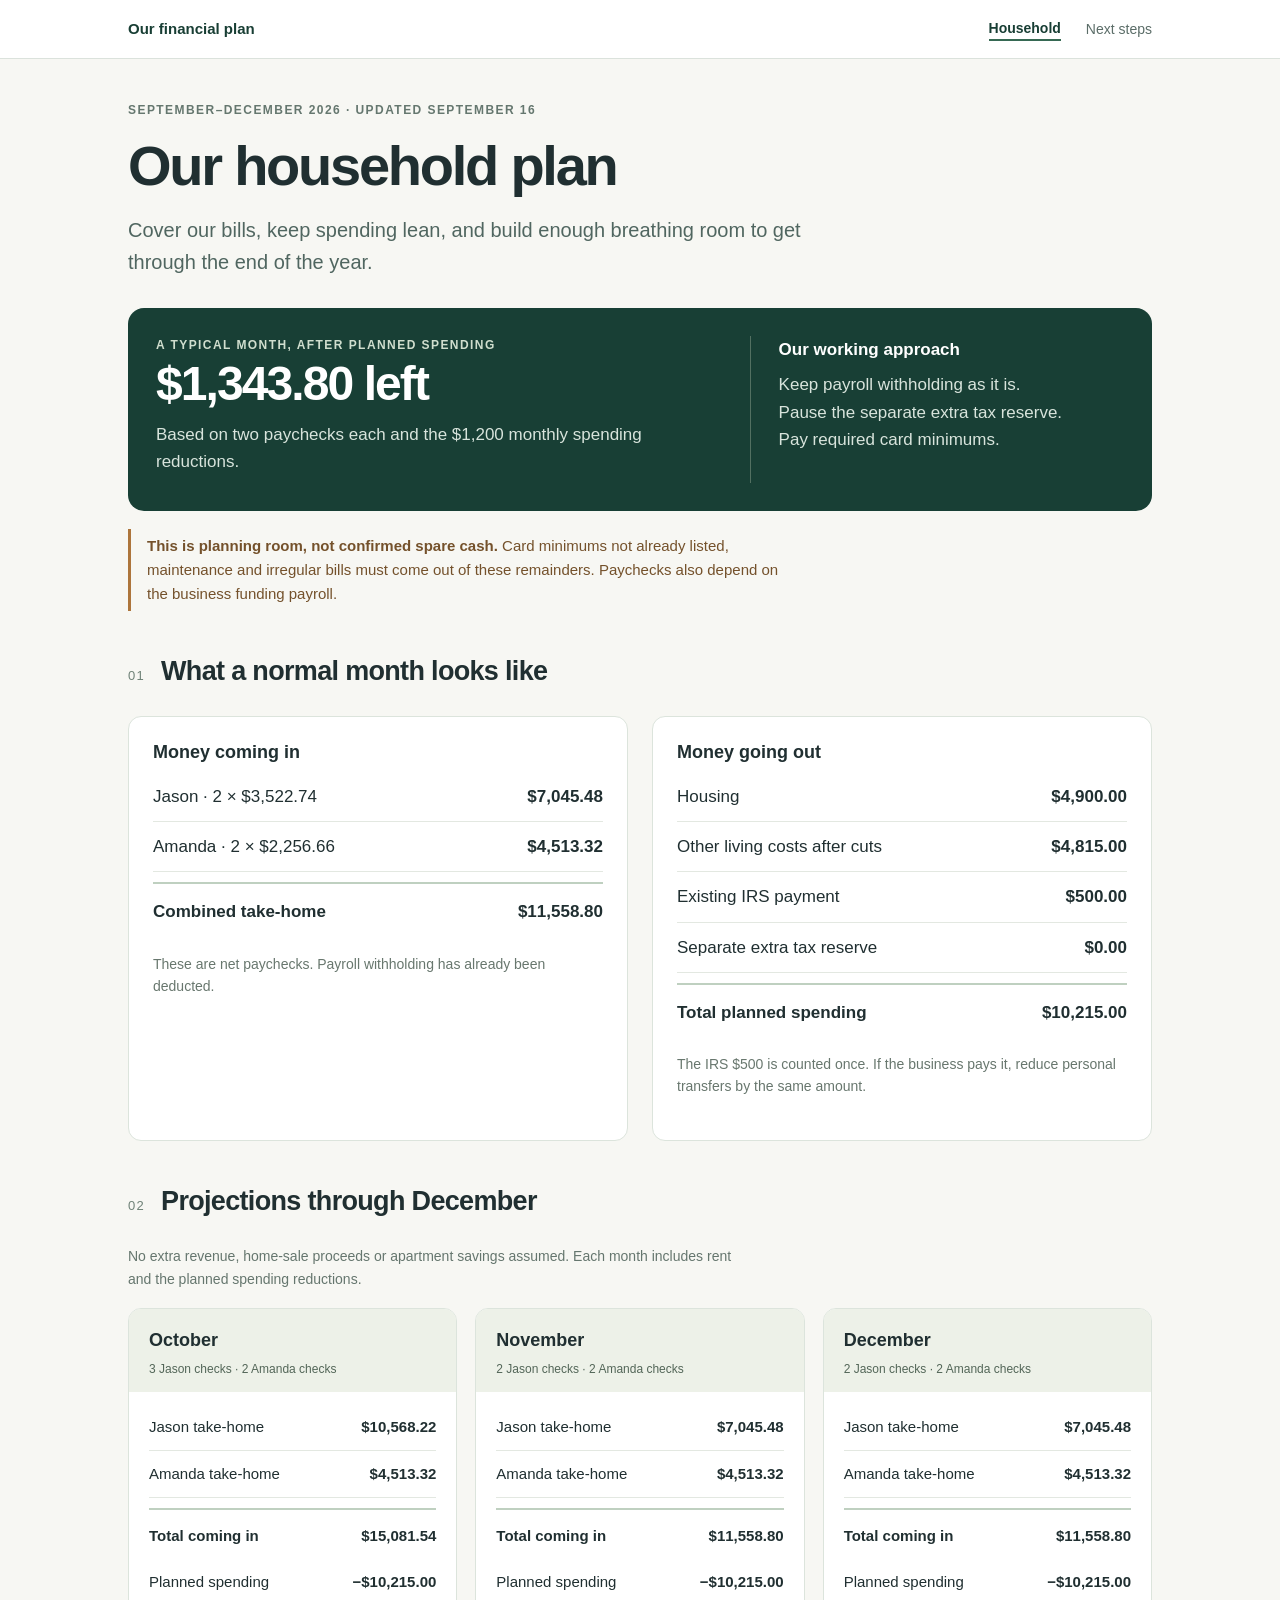
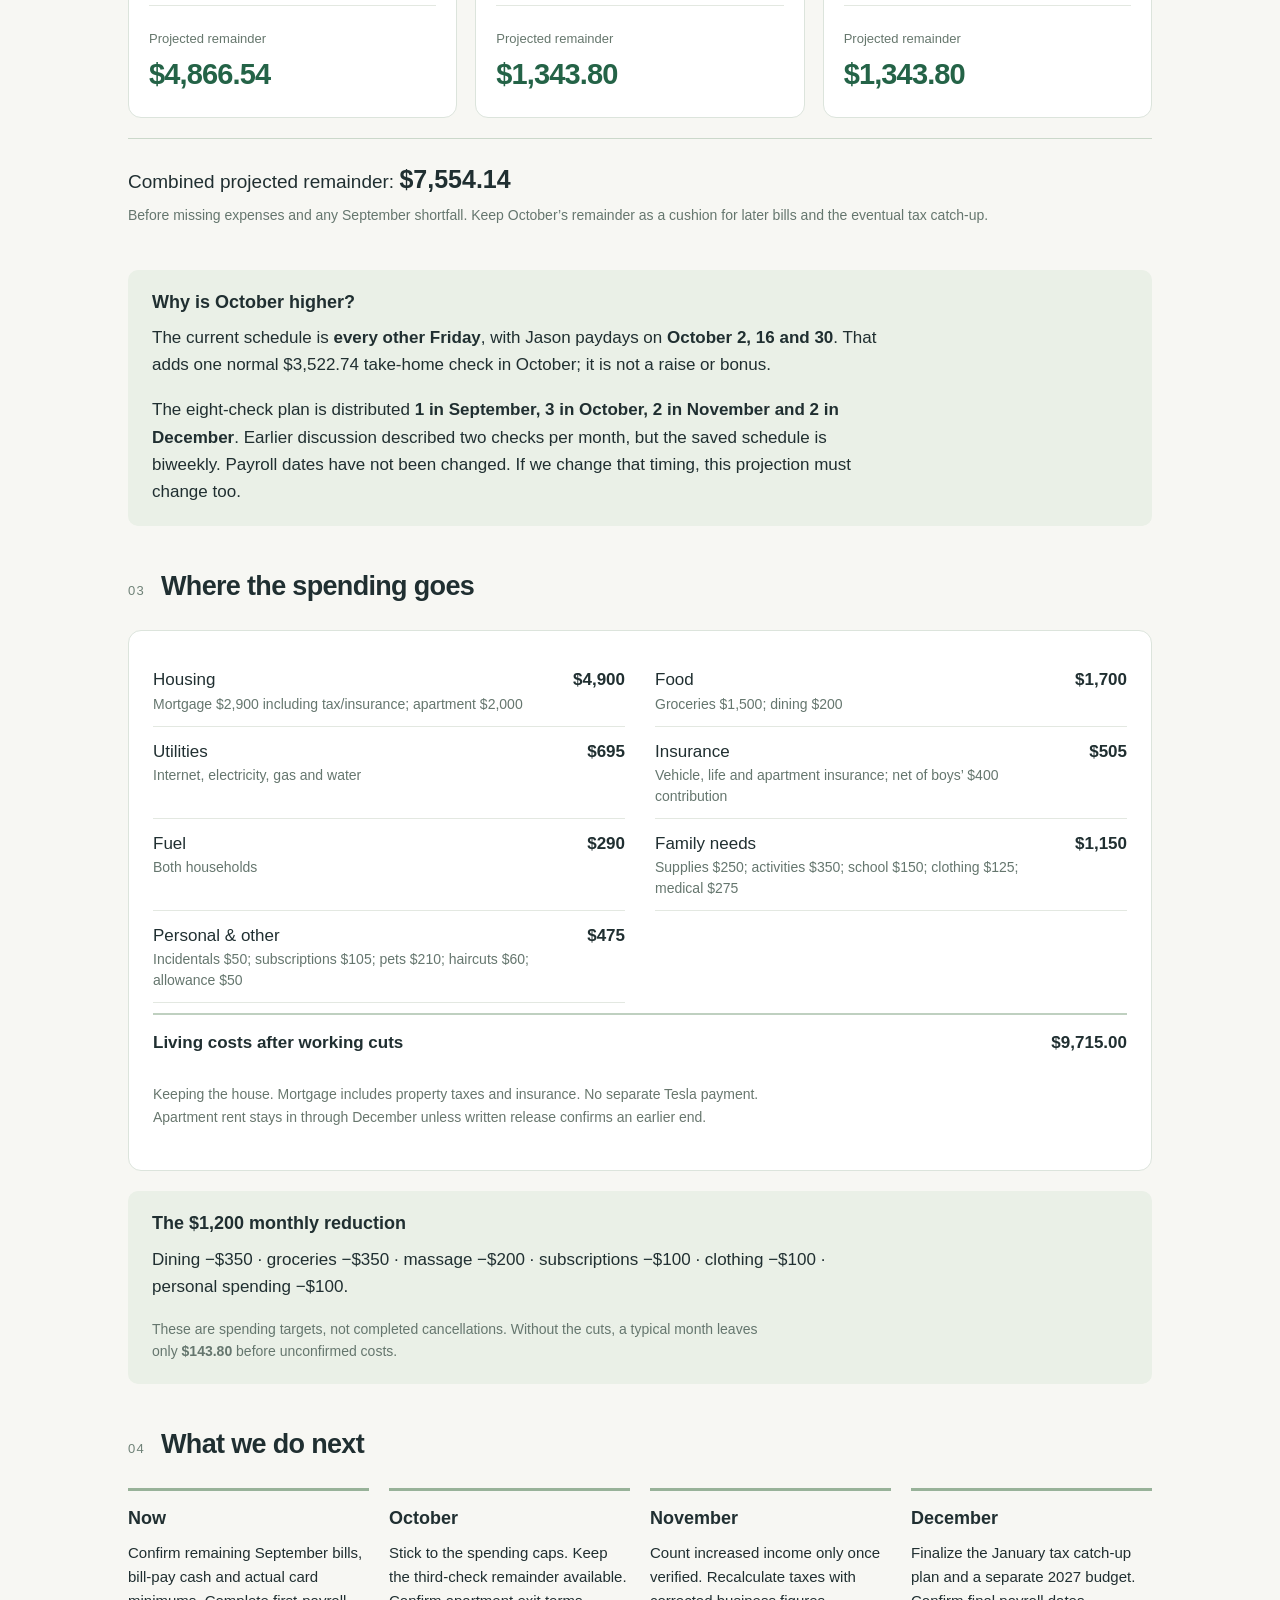
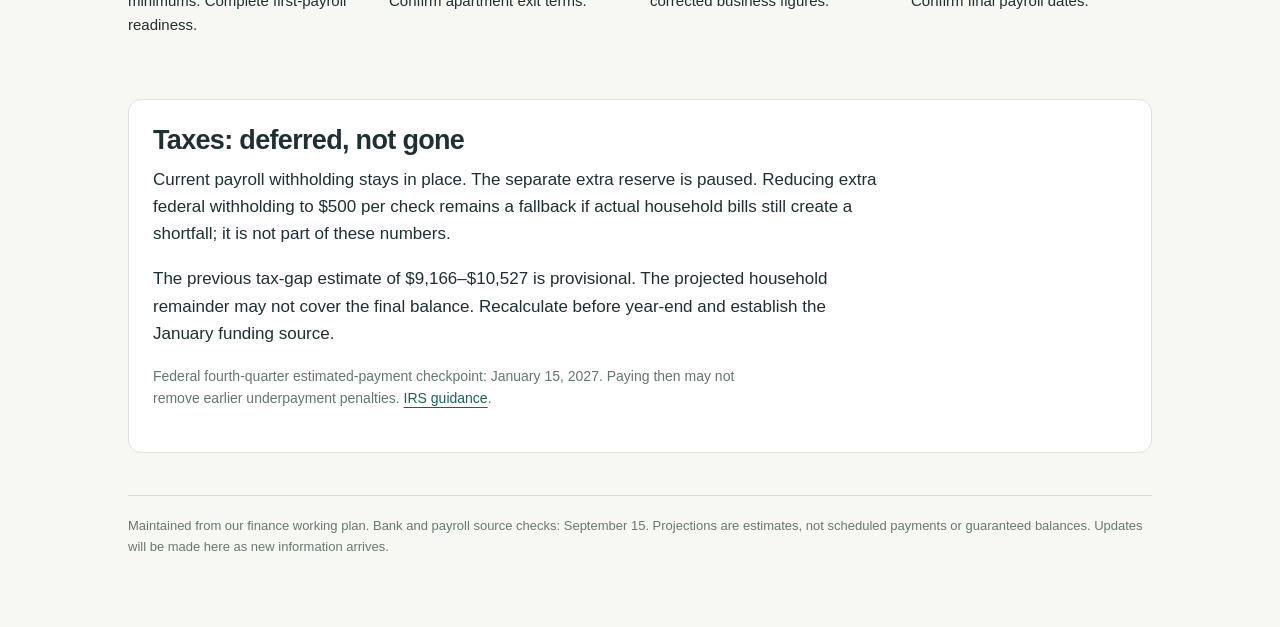
==== commit b451ae4f: "Simplify household board and explain October payroll projections" ====
--- a/budget.html
+++ b/budget.html
@@ -1 +1 @@
-<!doctype html><html lang="en"><head><meta charset="utf-8"><meta name="viewport" content="width=device-width,initial-scale=1"><meta name="robots" content="noindex,nofollow"><title>Our household plan · Finance plan</title><link rel="stylesheet" href="finance-board.css"></head><body><header><nav aria-label="Finance boards"><a href="index.html" aria-current="page">Household</a><a href="todo.html" >Next steps</a></nav></header><main><div class="eyebrow">Working plan · September 16, 2026</div><h1>Our household plan</h1><p>One shared bill-pay budget. Keep the house, cover the apartment through December, and preserve cash while the business starts payroll.</p><div class="note"><strong>Adopted plan:</strong> pause the separate extra tax reserve; keep current payroll withholding. The $500 extra-withholding option is a fallback, not an active setting. Tax liability is deferred, not eliminated.</div><div class="cards"><article class="card"><div class="eyebrow">Typical two-check month</div><div class="metric" id="hTypical"></div><small>Remainder after working cuts, before omitted costs</small></article><article class="card"><div class="eyebrow">October–December</div><div class="metric" id="hTotal"></div><small>Unallocated total, not a verified bank balance</small></article><article class="card"><div class="eyebrow">Housing each month</div><div class="metric">$4,900</div><small>$2,900 mortgage with tax/insurance + $2,000 rent</small></article></div><section><h2>Monthly plan</h2><p class="small">Assumes all eight proposed Jason checks are funded. October has three Jason checks; November and December have two. Amanda is modeled at two checks each month. No revenue growth, house sale or lease-exit savings.</p><div class="tablewrap"><table><thead><tr><th>Month</th><th>Checks Jason / Amanda</th><th class="money">Net income</th><th class="money">Commitments</th><th class="money">Remainder</th></tr></thead><tbody id="houseMonths"></tbody></table></div><p id="hCarry" class="small"></p><p><strong>Keep October’s remainder as a cushion.</strong> First cover missing minimum payments, remaining September obligations and irregular bills. At year-end, identify cash genuinely available for January taxes.</p></section><div class="split"><section><h2>Adjust a scenario</h2><div class="fields"><label>Jason net / check<input id="jnet" type="number" min="0" step="0.01" value="3522.74" ></label><label>Amanda net / check<input id="anet" type="number" min="0" step="0.01" value="2256.66" ></label><label>Living costs before cuts¹<input id="living" type="number" min="0" step="0.01" value="10915" ></label><label>Monthly spending reductions<input id="cuts" type="number" min="0" step="0.01" value="1200" ></label><label>Prior-year IRS obligation²<input id="irs" type="number" min="0" step="0.01" value="500" ></label><label>Separate monthly tax reserve<input id="reserve" type="number" min="0" step="0.01" value="0" ></label><label>Additional monthly costs not already included<input id="missing" type="number" min="0" step="0.01" value="0" ></label><label>October starting bill-pay cash (optional)<input id="opening" type="number" min="0" step="0.01" value="" placeholder="Unknown — excluded"></label></div><p class="small">¹ Net of the boys’ $400 contribution. Includes mortgage and rent; no separate Tesla payment. ² Count the IRS $500 once: if paid by the business, reduce the personal transfer accordingly.</p><label>Withholding scenario<select id="withholding"><option value="0">Current extra withholding — adopted</option><option value="787.73">Fallback: $500 extra federal / check</option></select></label><p id="fallbackNote" class="small"></p><div class="toolbar"><button id="reset">Reset to adopted plan</button><button id="export" class="secondary">Export scenario</button></div><div class="status" id="saveStatus" role="status"></div></section><section><h2>Temporary spending caps</h2><table><thead><tr><th>Category</th><th class="money">Monthly cap</th><th class="money">Cut</th></tr></thead><tbody><tr><td>Dining</td><td class="money">$200</td><td class="money">$350</td></tr><tr><td>Groceries</td><td class="money">$1,500</td><td class="money">$350</td></tr><tr><td>Massage</td><td class="money">$0</td><td class="money">$200</td></tr><tr><td>Personal subscriptions</td><td class="money">$105</td><td class="money">$100</td></tr><tr><td>Clothing</td><td class="money">$125</td><td class="money">$100</td></tr><tr><td>Jason incidental spending</td><td class="money">$50</td><td class="money">$100</td></tr></tbody></table><p class="small">Total working reduction $1,200/month. No subscriptions canceled. Required card minimums continue; actual amounts need verification. Changing the reduction field models a different total; it does not edit these agreed working caps.</p><h3>Still needed for a firm budget</h3><ul><li>Bill-pay balance and remaining September bills.</li><li>Actual debt minimums, autopay amounts and due dates.</li><li>Maintenance, holidays and other irregular expenses.</li><li>Written lease-exit date and fees before assuming rent ends.</li></ul></section></div><section><details><summary>What is included in the living-cost baseline?</summary><p class="small">Source expense list before the working $1,200 cuts. The household scenario uses the aggregate living-cost field above; this reference list does not change when you edit that field. Required card minimums and irregular expenses still need reconciliation.</p><table><thead><tr><th>Expense</th><th class="money">Monthly baseline</th></tr></thead><tbody><tr><td>Mortgage</td><td class="money">$2,900.00</td></tr><tr><td>Separate rent</td><td class="money">$2,000.00</td></tr><tr><td>Family home: internet</td><td class="money">$130.00</td></tr><tr><td>Family home: electricity</td><td class="money">$300.00</td></tr><tr><td>Family home: gas</td><td class="money">$85.00</td></tr><tr><td>Family home: water</td><td class="money">$60.00</td></tr><tr><td>Family groceries</td><td class="money">$1,400.00</td></tr><tr><td>Family dining</td><td class="money">$225.00</td></tr><tr><td>Boys car insurance</td><td class="money">$515.00</td></tr><tr><td>Amanda car insurance</td><td class="money">$125.00</td></tr><tr><td>Life insurance</td><td class="money">$90.00</td></tr><tr><td>Family fuel</td><td class="money">$200.00</td></tr><tr><td>Family supplies</td><td class="money">$175.00</td></tr><tr><td>Activities</td><td class="money">$350.00</td></tr><tr><td>School</td><td class="money">$150.00</td></tr><tr><td>Clothing</td><td class="money">$225.00</td></tr><tr><td>Family medical out of pocket</td><td class="money">$175.00</td></tr><tr><td>Separate place: electricity</td><td class="money">$100.00</td></tr><tr><td>Separate place: gas</td><td class="money">$20.00</td></tr><tr><td>Jason groceries</td><td class="money">$450.00</td></tr><tr><td>Jason dining</td><td class="money">$325.00</td></tr><tr><td>Jason car insurance</td><td class="money">$125.00</td></tr><tr><td>Separate place: renters insurance</td><td class="money">$50.00</td></tr><tr><td>Jason fuel</td><td class="money">$90.00</td></tr><tr><td>Jason supplies</td><td class="money">$75.00</td></tr><tr><td>Jason personal spending</td><td class="money">$150.00</td></tr><tr><td>Jason medical out of pocket</td><td class="money">$100.00</td></tr><tr><td>Jason subscriptions</td><td class="money">$40.00</td></tr><tr><td>Pet grooming</td><td class="money">$210.00</td></tr><tr><td>Streaming</td><td class="money">$100.00</td></tr><tr><td>Philo</td><td class="money">$45.00</td></tr><tr><td>Haircuts</td><td class="money">$60.00</td></tr><tr><td>Massage</td><td class="money">$200.00</td></tr><tr><td>Chat subscription</td><td class="money">$20.00</td></tr><tr><td>Joey allowance</td><td class="money">$50.00</td></tr><tr><td>Boys’ insurance contribution</td><td class="money">−$400.00</td></tr></tbody></table></details></section><section><h2>Year-end tax checkpoint</h2><p>The older tax model showed a provisional $9,166–$10,527 gap beyond planned withholding. Books are still being reconciled, so this is not a final tax bill. Recalculate in November and December; assemble the funded catch-up plan in early January.</p><p>Federal fourth-quarter estimated payment checkpoint: <strong>January 15, 2027</strong>. A January payment may not erase earlier underpayment penalties. <a href="https://www.irs.gov/payments/underpayment-of-estimated-tax-by-individuals-penalty">IRS guidance</a>.</p><p>Household take-home is already net of payroll withholding. Company payroll must be funded before these paychecks can be counted here.</p></section><footer>Planning record updated September 16. Bank and payroll last verified September 15. Scenarios are not scheduled payments. Edits below stay in this browser; use Export to share a scenario. Published and local copies do not sync automatically.</footer></main><script src="finance-board.js"></script></body></html>+<!doctype html><html lang="en"><head><meta charset="utf-8"><meta name="viewport" content="width=device-width,initial-scale=1"><meta name="robots" content="noindex,nofollow"><title>Our household plan</title><link rel="stylesheet" href="finance-board.css?v=20260916-readonly"></head><body><header><nav aria-label="Finance navigation"><span class="brand">Our financial plan</span><a href="index.html" aria-current="page">Household</a><a href="todo.html" >Next steps</a></nav></header><main><div class="eyebrow">September–December 2026 · Updated September 16</div><h1>Our household plan</h1><p class="lead">Cover our bills, keep spending lean, and build enough breathing room to get through the end of the year.</p><div class="summary"><div><div class="eyebrow">A typical month, after planned spending</div><div class="heroamount">$1,343.80 left</div><p>Based on two paychecks each and the $1,200 monthly spending reductions.</p></div><div class="side"><strong>Our working approach</strong><p>Keep payroll withholding as it is.<br>Pause the separate extra tax reserve.<br>Pay required card minimums.</p></div></div><p class="warning"><strong>This is planning room, not confirmed spare cash.</strong> Card minimums not already listed, maintenance and irregular bills must come out of these remainders. Paychecks also depend on the business funding payroll.</p><section class="section" aria-labelledby="monthly"><div class="sectionhead"><span class="step">01</span><h2 id="monthly">What a normal month looks like</h2></div><div class="twocol"><div class="panel"><h3>Money coming in</h3><div class="line "><span>Jason · 2 × $3,522.74</span><strong>$7,045.48</strong></div><div class="line "><span>Amanda · 2 × $2,256.66</span><strong>$4,513.32</strong></div><div class="line total"><span>Combined take-home</span><strong>$11,558.80</strong></div><p class="note">These are net paychecks. Payroll withholding has already been deducted.</p></div><div class="panel"><h3>Money going out</h3><div class="line "><span>Housing</span><strong>$4,900.00</strong></div><div class="line "><span>Other living costs after cuts</span><strong>$4,815.00</strong></div><div class="line "><span>Existing IRS payment</span><strong>$500.00</strong></div><div class="line "><span>Separate extra tax reserve</span><strong>$0.00</strong></div><div class="line total"><span>Total planned spending</span><strong>$10,215.00</strong></div><p class="note">The IRS $500 is counted once. If the business pays it, reduce personal transfers by the same amount.</p></div></div></section><section class="section" aria-labelledby="projections"><div class="sectionhead"><span class="step">02</span><h2 id="projections">Projections through December</h2></div><p class="small">No extra revenue, home-sale proceeds or apartment savings assumed. Each month includes rent and the planned spending reductions.</p><div class="months"><article class="month"><div class="monthheader"><h3>October</h3><div class="tag">3 Jason checks · 2 Amanda checks</div></div><div class="monthbody"><div class="line "><span>Jason take-home</span><strong>$10,568.22</strong></div><div class="line "><span>Amanda take-home</span><strong>$4,513.32</strong></div><div class="line total"><span>Total coming in</span><strong>$15,081.54</strong></div><div class="line "><span>Planned spending</span><strong>−$10,215.00</strong></div><div class="remaining"><span>Projected remainder</span><strong>$4,866.54</strong></div></div></article><article class="month"><div class="monthheader"><h3>November</h3><div class="tag">2 Jason checks · 2 Amanda checks</div></div><div class="monthbody"><div class="line "><span>Jason take-home</span><strong>$7,045.48</strong></div><div class="line "><span>Amanda take-home</span><strong>$4,513.32</strong></div><div class="line total"><span>Total coming in</span><strong>$11,558.80</strong></div><div class="line "><span>Planned spending</span><strong>−$10,215.00</strong></div><div class="remaining"><span>Projected remainder</span><strong>$1,343.80</strong></div></div></article><article class="month"><div class="monthheader"><h3>December</h3><div class="tag">2 Jason checks · 2 Amanda checks</div></div><div class="monthbody"><div class="line "><span>Jason take-home</span><strong>$7,045.48</strong></div><div class="line "><span>Amanda take-home</span><strong>$4,513.32</strong></div><div class="line total"><span>Total coming in</span><strong>$11,558.80</strong></div><div class="line "><span>Planned spending</span><strong>−$10,215.00</strong></div><div class="remaining"><span>Projected remainder</span><strong>$1,343.80</strong></div></div></article></div><div class="projectiontotal">Combined projected remainder: <strong>$7,554.14</strong><br><span class="small">Before missing expenses and any September shortfall. Keep October’s remainder as a cushion for later bills and the eventual tax catch-up.</span></div><div class="explain"><h3>Why is October higher?</h3><p>The current schedule is <strong>every other Friday</strong>, with Jason paydays on <strong>October 2, 16 and 30</strong>. That adds one normal $3,522.74 take-home check in October; it is not a raise or bonus.</p><p>The eight-check plan is distributed <strong>1 in September, 3 in October, 2 in November and 2 in December</strong>. Earlier discussion described two checks per month, but the saved schedule is biweekly. Payroll dates have not been changed. If we change that timing, this projection must change too.</p></div></section><section class="section" aria-labelledby="spending"><div class="sectionhead"><span class="step">03</span><h2 id="spending">Where the spending goes</h2></div><div class="panel"><div class="budgetgroup"><div class="line "><span>Housing<small>Mortgage $2,900 including tax/insurance; apartment $2,000</small></span><strong>$4,900</strong></div><div class="line "><span>Food<small>Groceries $1,500; dining $200</small></span><strong>$1,700</strong></div><div class="line "><span>Utilities<small>Internet, electricity, gas and water</small></span><strong>$695</strong></div><div class="line "><span>Insurance<small>Vehicle, life and apartment insurance; net of boys’ $400 contribution</small></span><strong>$505</strong></div><div class="line "><span>Fuel<small>Both households</small></span><strong>$290</strong></div><div class="line "><span>Family needs<small>Supplies $250; activities $350; school $150; clothing $125; medical $275</small></span><strong>$1,150</strong></div><div class="line "><span>Personal & other<small>Incidentals $50; subscriptions $105; pets $210; haircuts $60; allowance $50</small></span><strong>$475</strong></div></div><div class="line total"><span>Living costs after working cuts</span><strong>$9,715.00</strong></div><p class="note">Keeping the house. Mortgage includes property taxes and insurance. No separate Tesla payment. Apartment rent stays in through December unless written release confirms an earlier end.</p></div><div class="explain"><h3>The $1,200 monthly reduction</h3><p>Dining −$350 · groceries −$350 · massage −$200 · subscriptions −$100 · clothing −$100 · personal spending −$100.</p><p class="small">These are spending targets, not completed cancellations. Without the cuts, a typical month leaves only <strong>$143.80</strong> before unconfirmed costs.</p></div></section><section class="section" aria-labelledby="next"><div class="sectionhead"><span class="step">04</span><h2 id="next">What we do next</h2></div><div class="timeline"><article><h3>Now</h3><p>Confirm remaining September bills, bill-pay cash and actual card minimums. Complete first-payroll readiness.</p></article><article><h3>October</h3><p>Stick to the spending caps. Keep the third-check remainder available. Confirm apartment exit terms.</p></article><article><h3>November</h3><p>Count increased income only once verified. Recalculate taxes with corrected business figures.</p></article><article><h3>December</h3><p>Finalize the January tax catch-up plan and a separate 2027 budget. Confirm final payroll dates.</p></article></div></section><section class="section"><div class="panel"><h2>Taxes: deferred, not gone</h2><p>Current payroll withholding stays in place. The separate extra reserve is paused. Reducing extra federal withholding to $500 per check remains a fallback if actual household bills still create a shortfall; it is not part of these numbers.</p><p>The previous tax-gap estimate of $9,166–$10,527 is provisional. The projected household remainder may not cover the final balance. Recalculate before year-end and establish the January funding source.</p><p class="small">Federal fourth-quarter estimated-payment checkpoint: January 15, 2027. Paying then may not remove earlier underpayment penalties. <a href="https://www.irs.gov/payments/underpayment-of-estimated-tax-by-individuals-penalty">IRS guidance</a>.</p></div></section><footer>Maintained from our finance working plan. Bank and payroll source checks: September 15. Projections are estimates, not scheduled payments or guaranteed balances. Updates will be made here as new information arrives.</footer></main></body></html>
--- a/finance-board.css
+++ b/finance-board.css
@@ -1,2 +1 @@
-*{box-sizing:border-box}body{margin:0;background:#f4f5f1;color:#162a2a;font:16px/1.55 -apple-system,BlinkMacSystemFont,"Segoe UI",sans-serif}header{background:#123b38;color:#fff;padding:20px max(24px,calc((100% - 1160px)/2));}nav{display:flex;gap:10px;flex-wrap:wrap}nav a{color:#fff;padding:8px 14px;border:1px solid #63847f;border-radius:20px;text-decoration:none}nav a[aria-current]{background:#d3e9bb;color:#183c32;border-color:#d3e9bb}main{max-width:1208px;margin:auto;padding:38px 24px 60px}h1{font-size:clamp(32px,5vw,54px);line-height:1.1;letter-spacing:-.04em;margin:10px 0 16px}h2{font-size:23px;letter-spacing:-.02em}h3{font-size:18px}p{max-width:85ch}.eyebrow{font-size:12px;font-weight:700;letter-spacing:.12em;text-transform:uppercase;color:#54716b}.cards{display:grid;grid-template-columns:repeat(3,1fr);gap:16px;margin:24px 0}.card,section{background:#fff;border:1px solid #dbe3dc;border-radius:16px;padding:22px;margin-bottom:20px}.card{margin:0}.metric{font-size:32px;font-weight:750;letter-spacing:-.03em;margin:6px 0}.small,small{font-size:13px;color:#5d6e69}.warn{color:#93451b}.note{border-left:4px solid #c88c49;background:#fff5e4;padding:14px 18px;border-radius:5px}.good{color:#226b4b}.split{display:grid;grid-template-columns:1fr 1fr;gap:22px}.fields{display:grid;grid-template-columns:repeat(2,1fr);gap:14px}label{display:block;font-size:14px;font-weight:600}input,select,button{font:inherit;border:1px solid #b6c8be;border-radius:7px;padding:9px;background:#fff;color:#163b33}input,select{display:block;width:100%;margin-top:5px}button{cursor:pointer;background:#123b38;color:white}button.secondary{background:#fff;color:#123b38}table{border-collapse:collapse;width:100%;font-variant-numeric:tabular-nums}th,td{text-align:left;padding:12px 10px;border-bottom:1px solid #e3e8e2;vertical-align:top}th{font-size:12px;text-transform:uppercase;color:#60736b}td.money,th.money{text-align:right;white-space:nowrap}.tablewrap{overflow:auto}a{color:#18695e}li{margin:8px 0}.badge{display:inline-block;border-radius:12px;padding:3px 9px;background:#edf3e8;font-size:12px}.bar{height:10px;background:#e8eee6;border-radius:8px;overflow:hidden}.bar span{display:block;height:100%;background:#498375}footer{font-size:13px;color:#61756a;margin-top:28px}.status{min-height:24px;font-size:13px;color:#637368}details summary{cursor:pointer;font-weight:650}.toolbar{display:flex;gap:10px;flex-wrap:wrap;align-items:center}.chart{display:grid;gap:12px}.chartrow{display:grid;grid-template-columns:95px 1fr 100px;gap:10px;align-items:center;font-size:14px}@media(max-width:740px){.cards,.split{grid-template-columns:1fr}.fields{grid-template-columns:1fr 1fr}main{padding:24px 15px}.card,section{padding:18px}th,td{padding:10px 7px}header{padding:16px}.metric{font-size:29px}}@media print{header,.toolbar{display:none}body{background:#fff}section,.card{break-inside:avoid}input{border:none}main{padding:0}}/* Keep projection inputs readable when tables scroll on narrow screens. */
-.tablewrap table{min-width:650px}.tablewrap input{min-width:130px}
+*{box-sizing:border-box}html{scroll-behavior:smooth}body{margin:0;background:#f7f7f3;color:#202f31;font:17px/1.6 -apple-system,BlinkMacSystemFont,"Segoe UI",sans-serif}a{color:#176354;text-underline-offset:4px}header{border-bottom:1px solid #dbe2dc;background:#fff}nav{max-width:1080px;margin:auto;padding:17px 28px;display:flex;gap:25px;align-items:center;flex-wrap:wrap}nav a{font-size:14px;text-decoration:none;color:#5b6d68}nav a[aria-current]{font-weight:750;color:#183e34;border-bottom:2px solid #366953}nav .brand{font-weight:800;font-size:15px;margin-right:auto;color:#183e34}main{max-width:1080px;margin:auto;padding:42px 28px 70px}.eyebrow{font-size:12px;letter-spacing:.12em;text-transform:uppercase;font-weight:750;color:#65776f}h1{font-size:clamp(36px,6vw,56px);line-height:1.1;letter-spacing:-.04em;margin:14px 0 18px}h2{font-size:27px;line-height:1.2;letter-spacing:-.025em;margin:0 0 10px}h3{font-size:18px;line-height:1.3;margin:0 0 8px}p{margin:10px 0 18px;max-width:78ch}.lead{font-size:20px;color:#506660;max-width:64ch}.summary{display:grid;grid-template-columns:1.5fr 1fr;gap:32px;background:#183f35;color:#fff;border-radius:16px;padding:28px;margin:30px 0 16px}.summary p{color:#d8e4dc;margin:8px 0}.summary .eyebrow{color:#d0dece}.heroamount{font-size:48px;line-height:1.2;letter-spacing:-.04em;font-weight:800}.summary .side{border-left:1px solid #527061;padding-left:28px}.small,small{font-size:14px;color:#65766e}.warning{border-left:3px solid #ad753b;padding:5px 0 5px 16px;color:#74512b;font-size:15px;margin:18px 0 34px}.section{margin-top:44px}.sectionhead{display:flex;gap:16px;align-items:baseline;margin-bottom:18px}.step{font-size:13px;letter-spacing:.1em;color:#6f8277}.panel{background:white;border:1px solid #dce4dc;border-radius:13px;padding:24px}.twocol{display:grid;grid-template-columns:1fr 1fr;gap:24px}.line{display:flex;justify-content:space-between;align-items:baseline;gap:15px;padding:11px 0;border-bottom:1px solid #e3e8e1}.line strong{font-variant-numeric:tabular-nums;white-space:nowrap}.line.total{font-weight:750;border-top:2px solid #bfd0c0;border-bottom:0;margin-top:10px;padding-top:14px}.line.result{color:#286445;font-size:20px;border-bottom:0}.months{display:grid;grid-template-columns:repeat(3,1fr);gap:18px}.month{background:#fff;border:1px solid #dce4dc;border-radius:13px;overflow:hidden}.monthheader{padding:20px 20px 12px;background:#edf1e8}.monthheader .tag{font-size:12px;color:#536658}.monthbody{padding:12px 20px 20px}.month .line{font-size:15px}.remaining{margin-top:18px}.remaining strong{display:block;font-size:29px;letter-spacing:-.03em;color:#246347}.remaining span{font-size:13px;color:#66776d}.explain{background:#eaf0e7;border-radius:10px;padding:21px 24px;margin-top:20px}.explain p:last-child{margin-bottom:0}.projectiontotal{margin-top:20px;padding:20px 0;border-top:1px solid #cbd8ca;font-size:19px}.projectiontotal strong{font-size:25px}.list{margin:0;padding-left:22px}.list li{padding:5px 0}.budgetgroup{display:grid;grid-template-columns:1fr 1fr;column-gap:30px}.budgetgroup .line span small{display:block;font-weight:400;line-height:1.5}.timeline{display:grid;grid-template-columns:repeat(4,1fr);gap:20px}.timeline article{border-top:3px solid #98b299;padding-top:16px}.timeline p{font-size:15px}.note{font-size:14px;color:#68776e;margin-top:16px}table{width:100%;border-collapse:collapse;font-size:15px;font-variant-numeric:tabular-nums}th,td{padding:12px 8px;text-align:left;border-bottom:1px solid #e0e7df}th{font-size:12px;letter-spacing:.04em;text-transform:uppercase;color:#617367}.num{text-align:right;white-space:nowrap}.tablewrap{overflow:auto}.tablewrap table{min-width:540px}footer{border-top:1px solid #d4dfd2;margin-top:42px;padding-top:20px;font-size:13px;color:#687970}.barrow{display:grid;grid-template-columns:100px 1fr 100px;gap:14px;align-items:center;margin:14px 0;font-size:14px}.bar{height:10px;background:#e8eee4;border-radius:8px;overflow:hidden}.bar i{display:block;background:#608a68;height:100%}.alert{color:#8f4e2b}.nowrap{white-space:nowrap}@media(max-width:700px){main{padding:26px 18px 45px}nav{padding:15px 18px;gap:20px}.summary,.twocol,.months,.budgetgroup{grid-template-columns:1fr}.summary{padding:23px;gap:18px}.summary .side{border-left:0;border-top:1px solid #527061;padding:15px 0 0}.heroamount{font-size:40px}.section{margin-top:34px}.panel{padding:20px}.timeline{grid-template-columns:1fr 1fr}.month .line{font-size:16px}.barrow{grid-template-columns:82px 1fr 86px;gap:9px}.sectionhead{gap:10px}h2{font-size:25px}.lead{font-size:18px}}@media print{body{background:white}nav{display:none}main{padding:0}.panel,.month,.summary{break-inside:avoid}.summary{background:#f1f4ec;color:#202f31}.summary p,.summary .eyebrow{color:#405c4e}}
